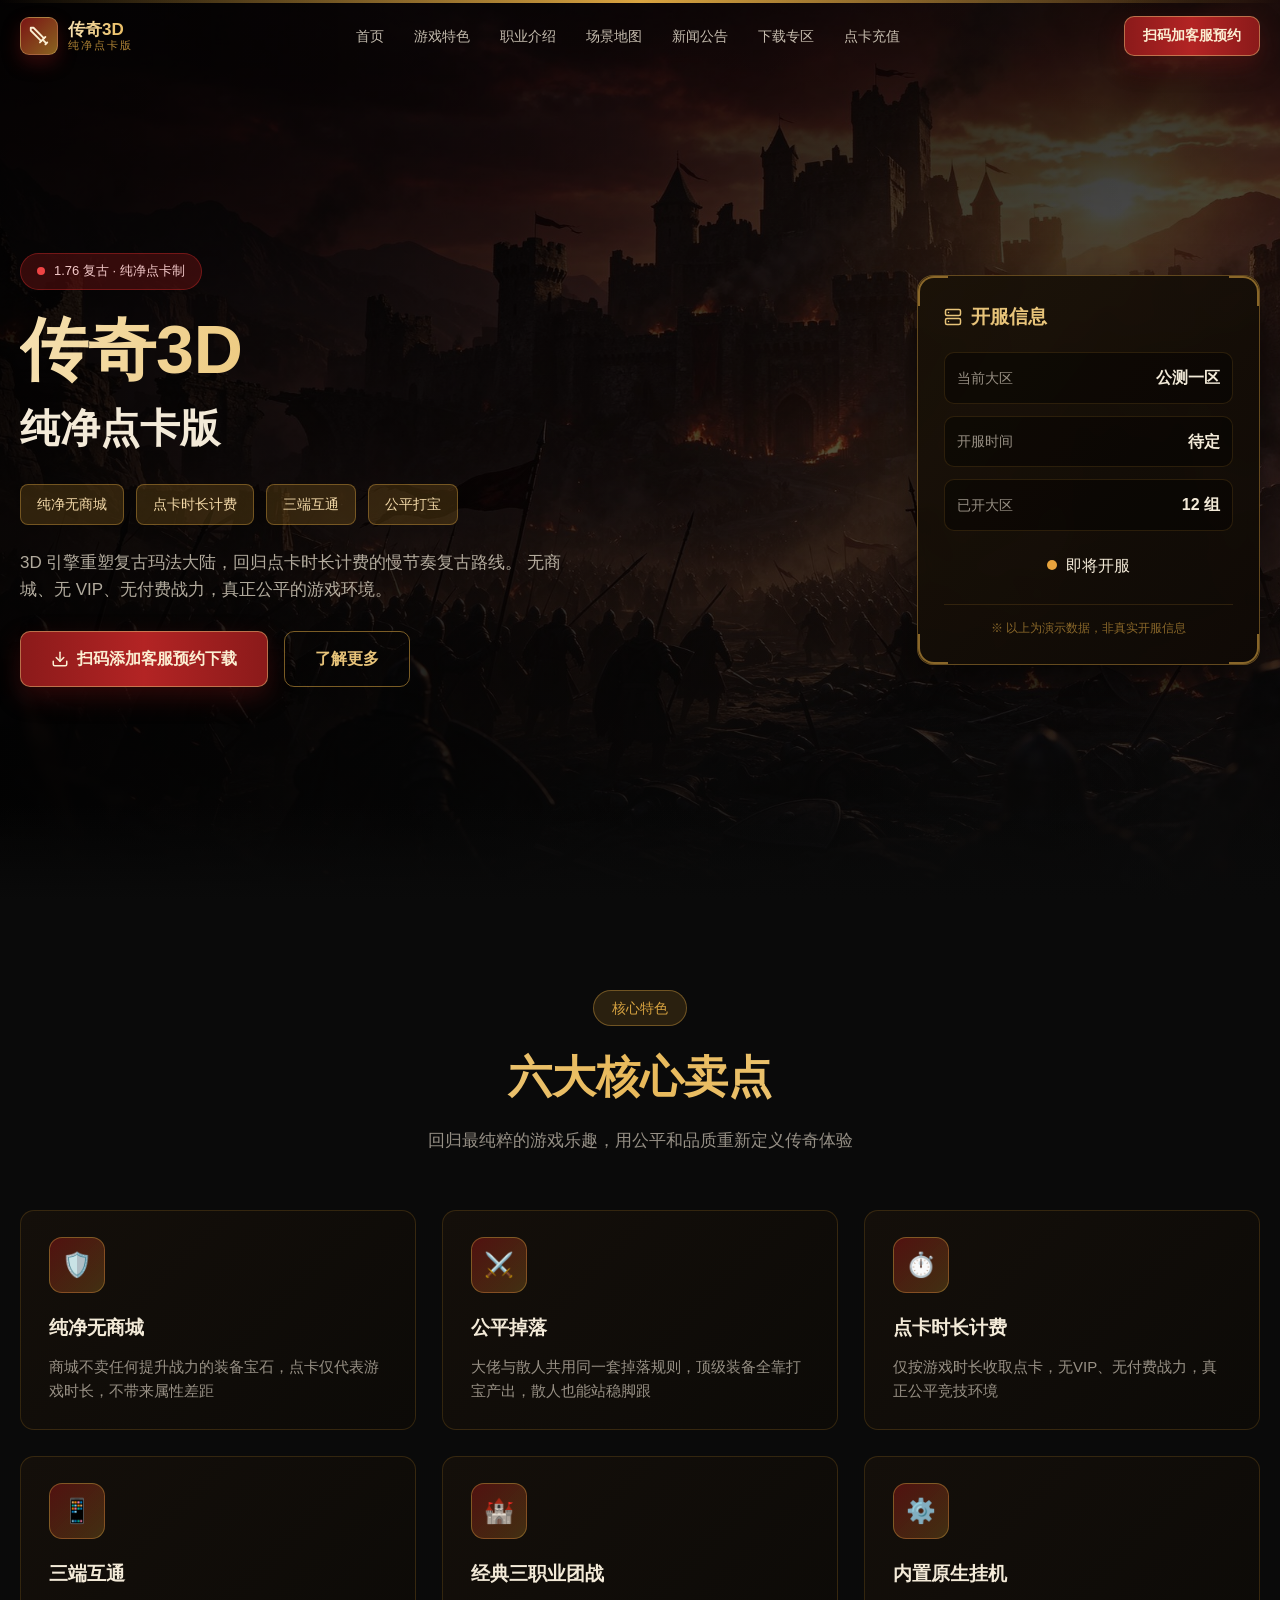
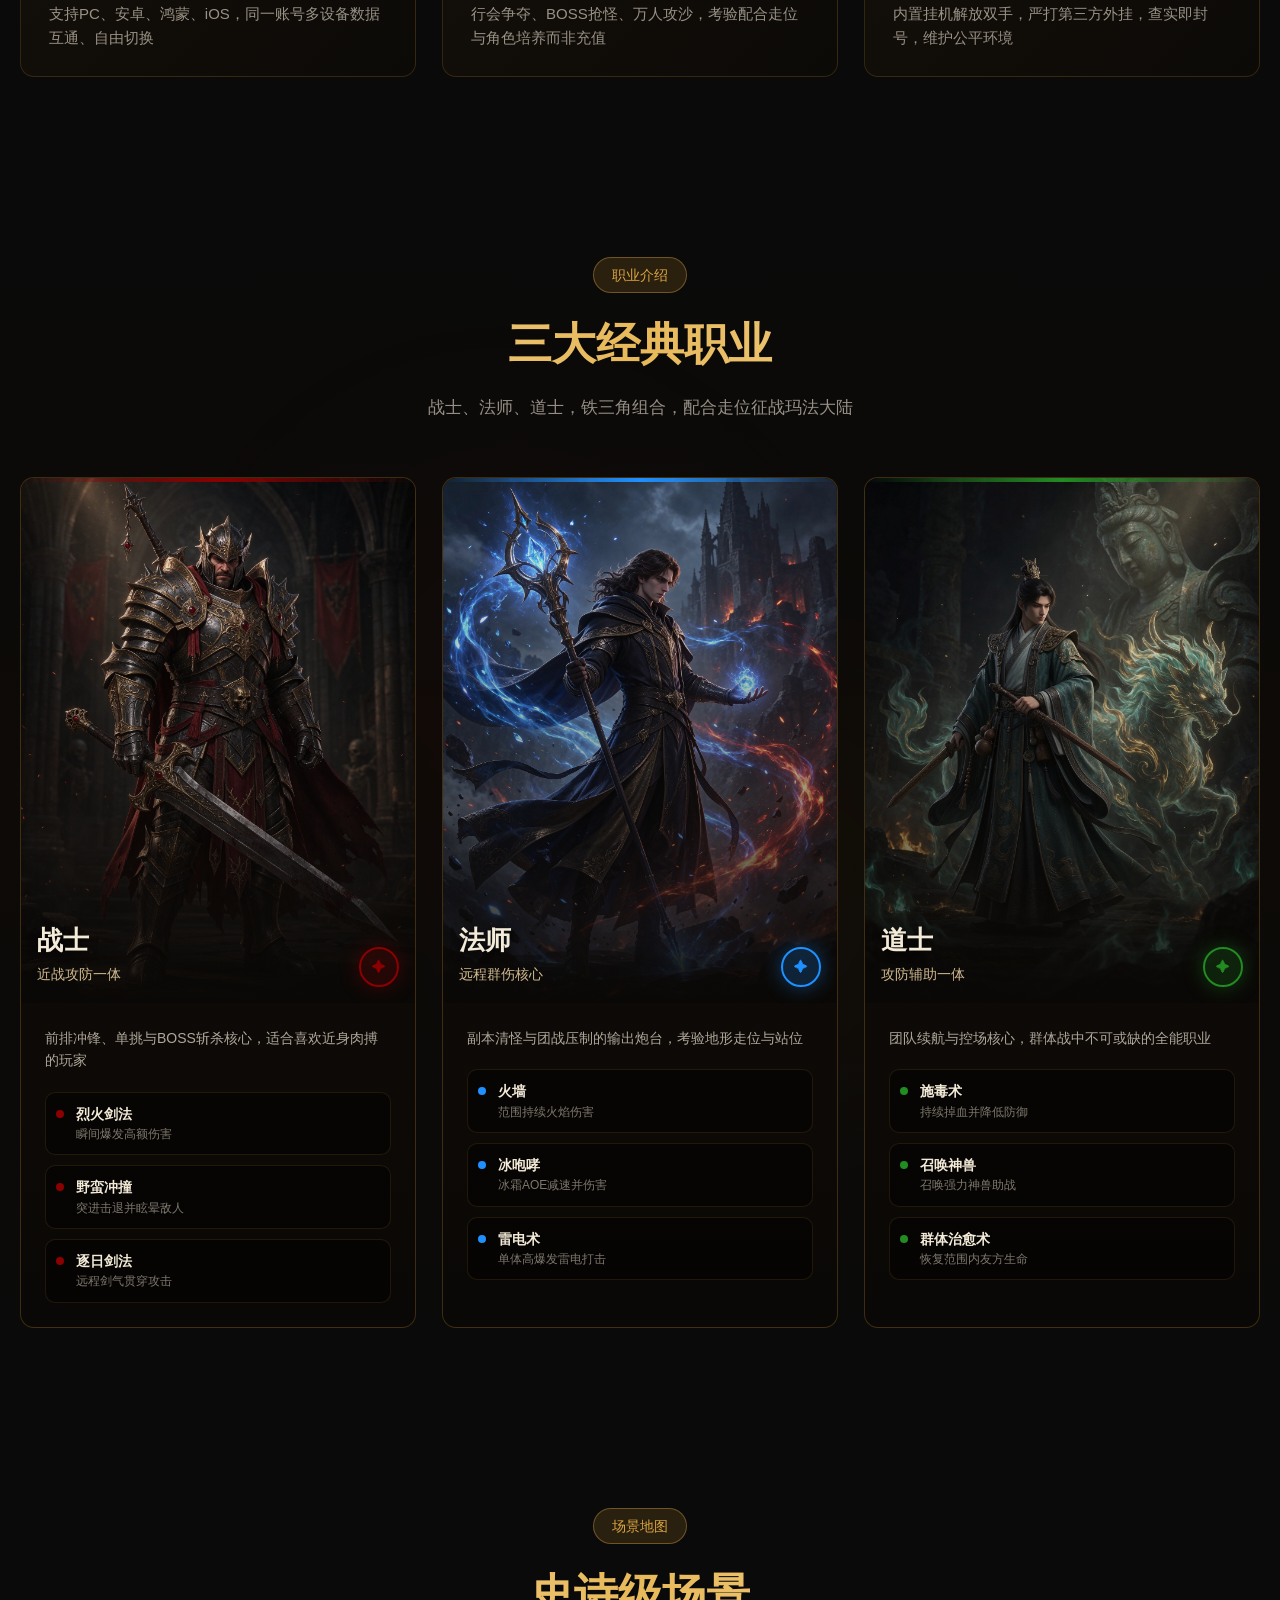
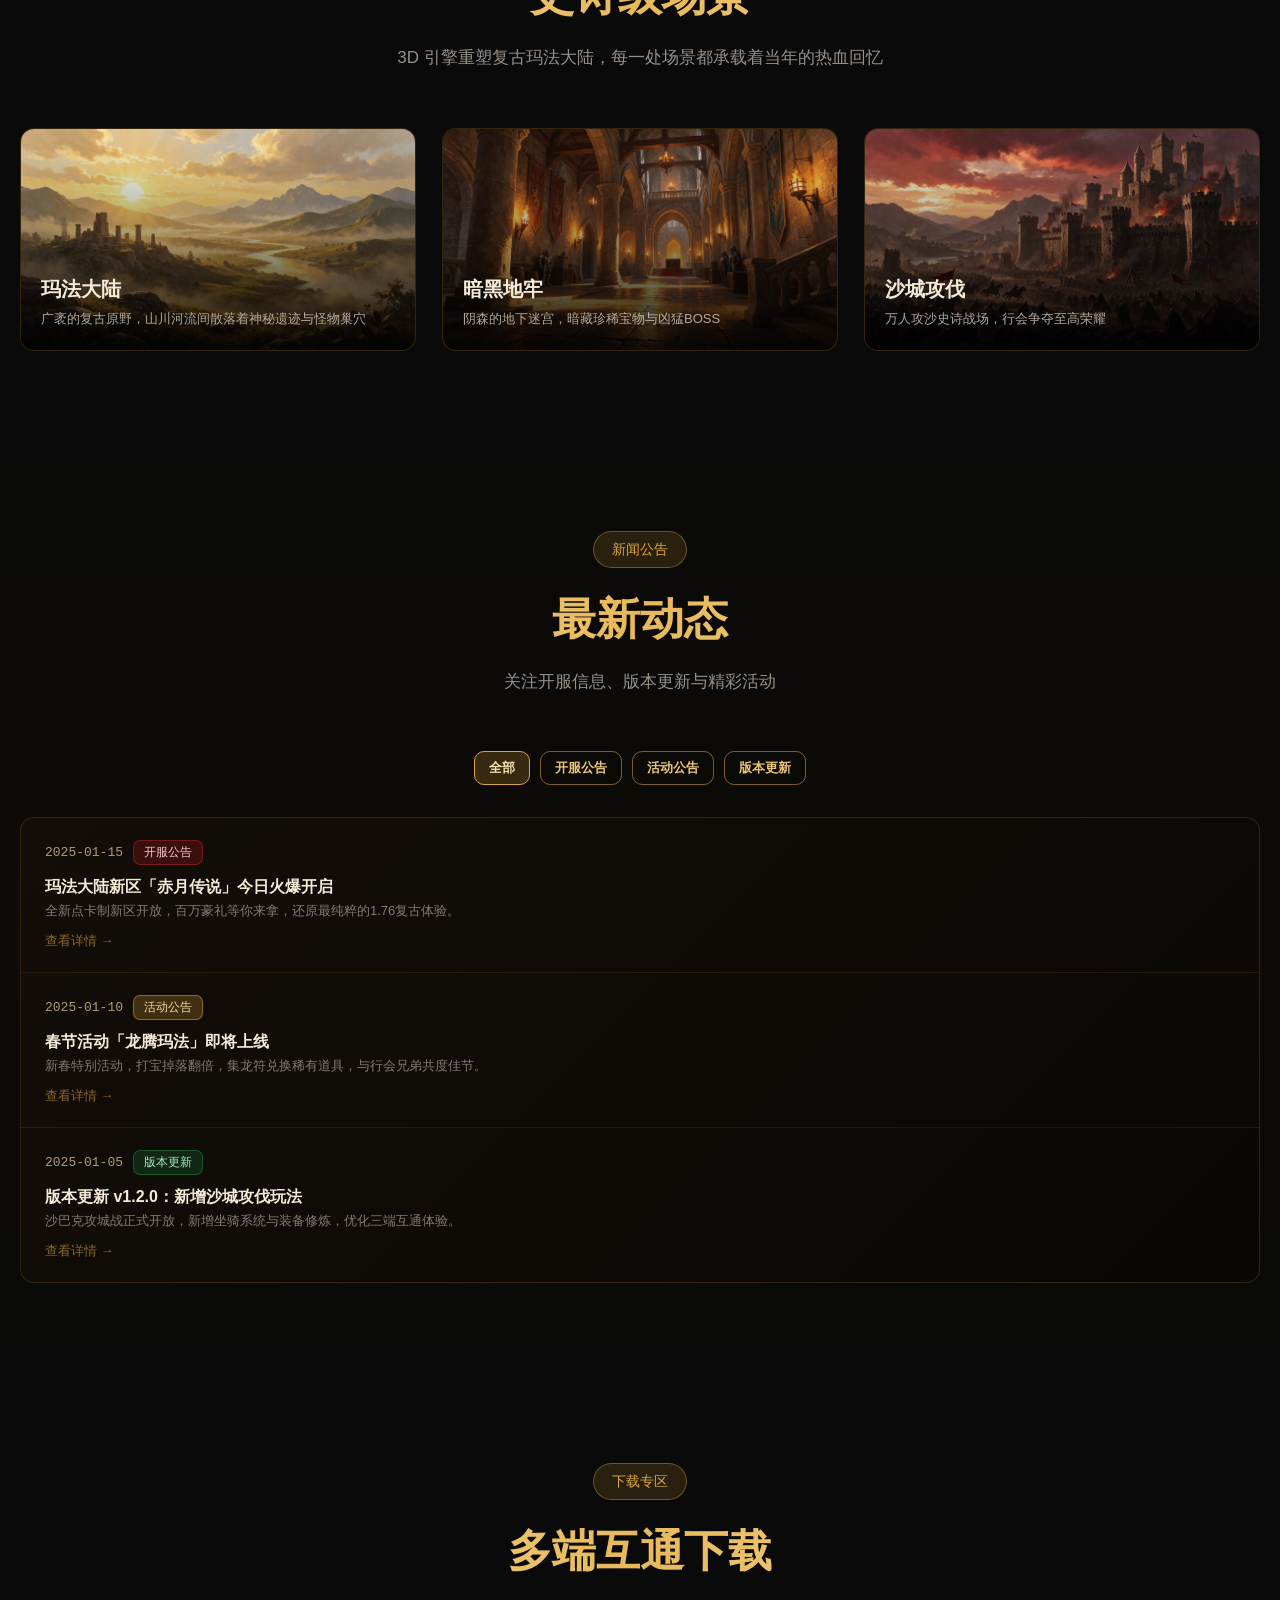
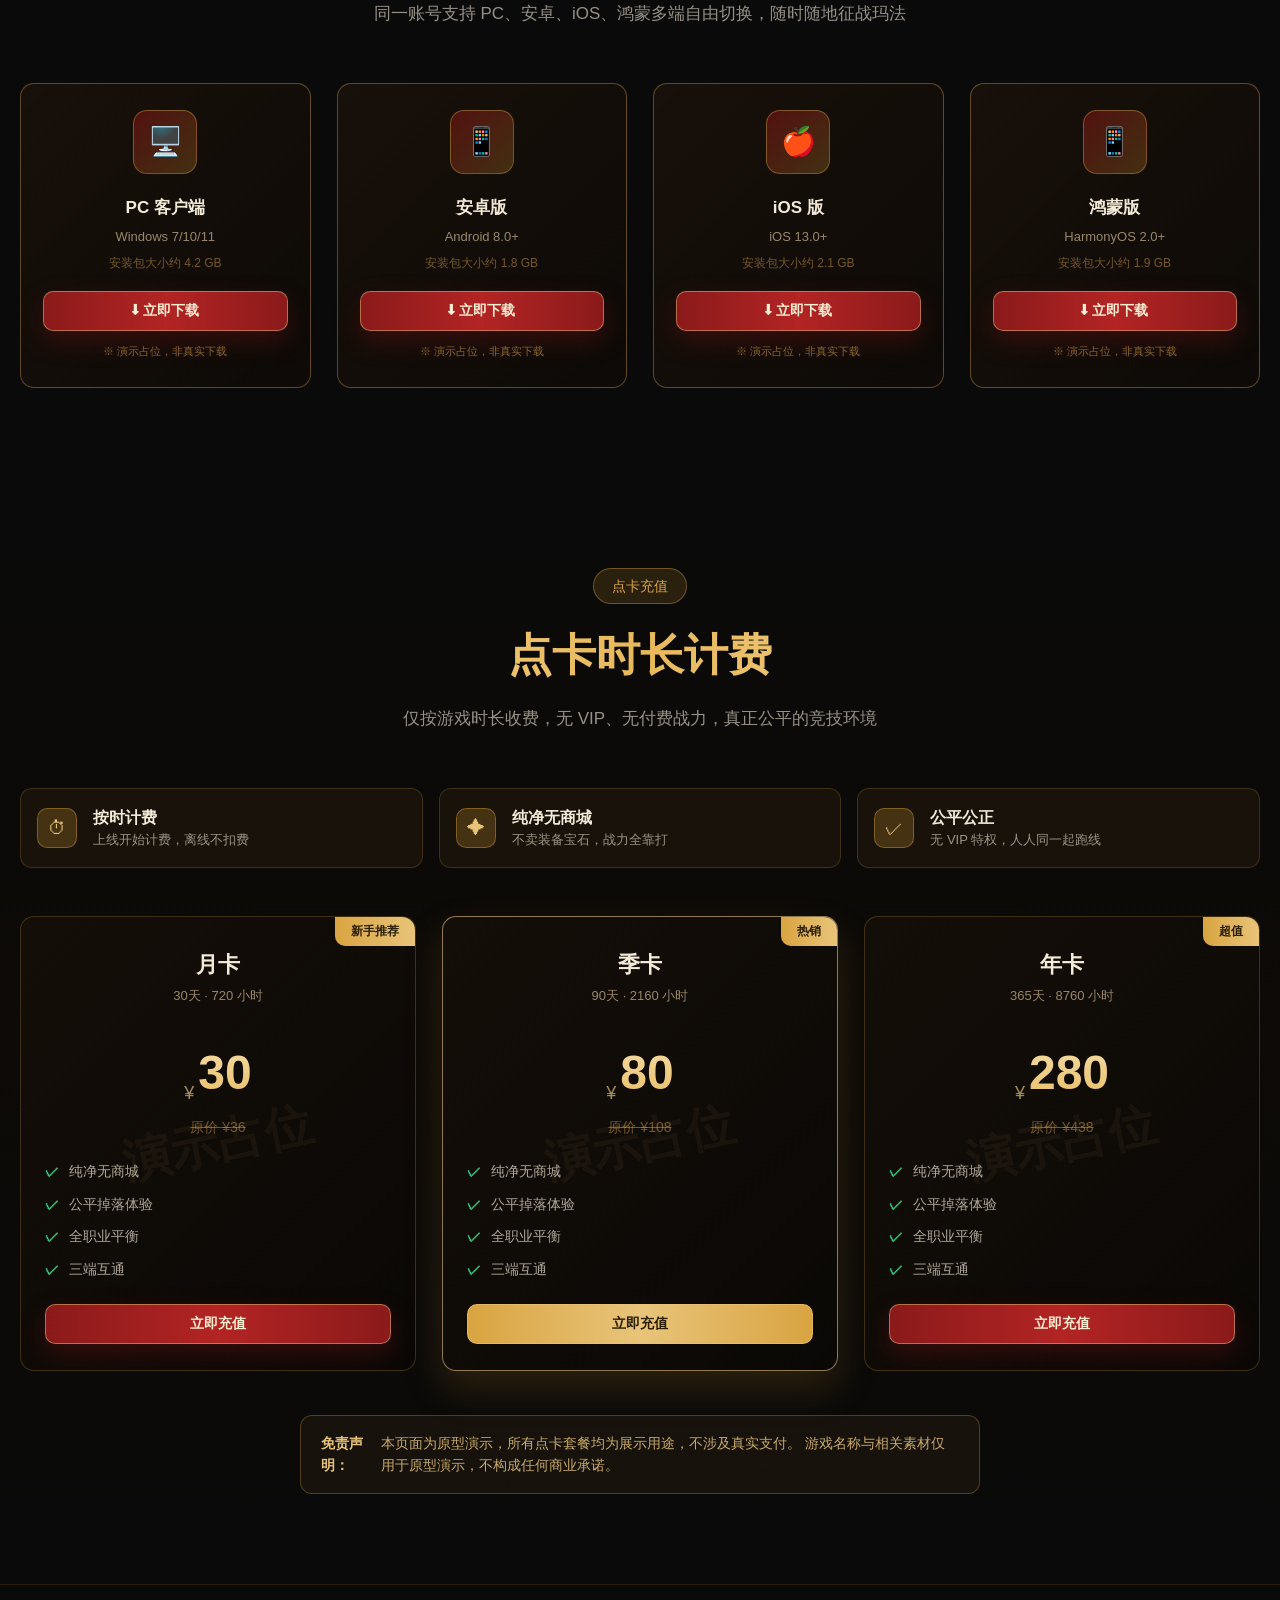
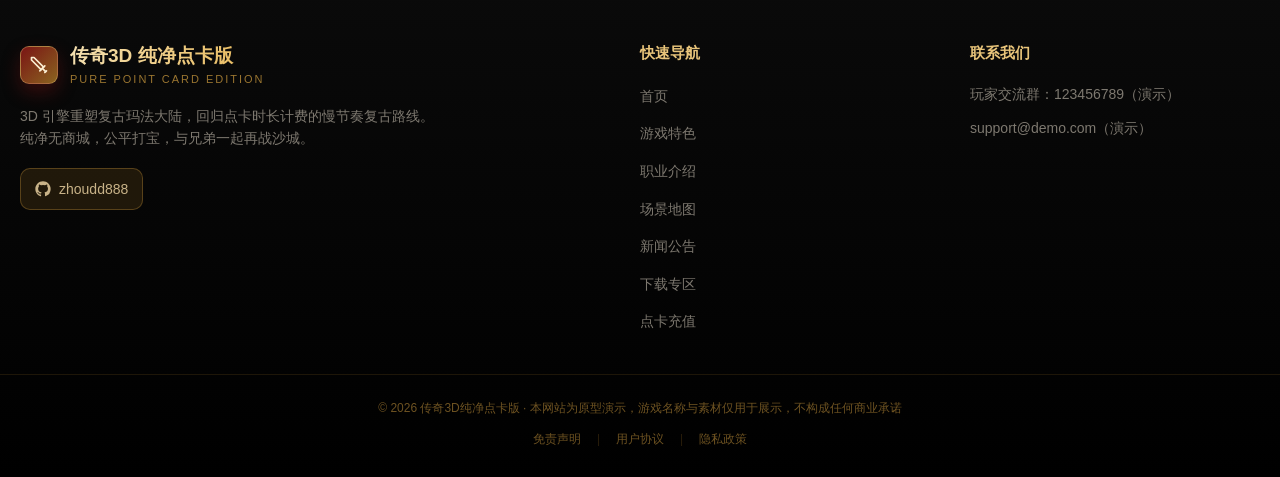
==== index.html @ 8530d99b "feat: ??????????????,?????????????" ====
<!doctype html>
<html lang="zh-CN">
  <head>
    <meta charset="UTF-8" />
    <meta name="viewport" content="width=device-width, initial-scale=1.0" />
    <title>传奇3D纯净点卡版官网 - 纯净无商城 · 点卡时长计费 · 三端互通 · 公平打宝</title>
    <meta name="description" content="《传奇3D纯净点卡版》：3D 引擎重塑复古玛法大陆，回归点卡时长计费，纯净无商城、无 VIP、无付费战力，战法道三职业，PC/安卓/iOS/鸿蒙三端互通，公平打宝。本页面为原型演示。" />
    <meta name="keywords" content="传奇3D,纯净点卡版,复古传奇,点卡计费,公平打宝,三端互通" />
    <!-- 百度站长验证：标签验证时在下一行填入 <meta name="baidu-site-verification" content="百度后台提供的验证码" />；文件验证则把百度下载的验证 .html 上传到站点根目录 -->
    <link rel="icon" href="data:image/svg+xml,%3Csvg xmlns='http://www.w3.org/2000/svg' viewBox='0 0 32 32'%3E%3Crect width='32' height='32' rx='6' fill='%237a1414'/%3E%3Cpath d='M16 6l3 3-8 8-3-3zM10 19l3 3-4 4-3-3zM19 13l3 3 4-4-3-3z' fill='%23e8c47a'/%3E%3C/svg%3E" />
    <link rel="stylesheet" href="./css/style.css" />
  </head>
  <body>
    <!-- 顶部导航 -->
    <header id="site-header" class="site-header">
      <div class="container header-inner">
        <a href="#hero" class="brand">
          <span class="brand-icon" aria-hidden="true">
            <svg viewBox="0 0 24 24" width="22" height="22" fill="none" stroke="currentColor" stroke-width="2" stroke-linecap="round" stroke-linejoin="round"><polyline points="14.5 17.5 3 6 3 3 6 3 17.5 14.5"/><line x1="13" x2="19" y1="19" y2="13"/><line x1="16" x2="20" y1="16" y2="20"/><line x1="19" x2="21" y1="21" y2="19"/></svg>
          </span>
          <span class="brand-text">
            <span class="brand-title">传奇3D</span>
            <span class="brand-sub">纯净点卡版</span>
          </span>
        </a>

        <nav class="nav" id="desktop-nav" aria-label="主导航">
          <a href="#hero">首页</a>
          <a href="#features">游戏特色</a>
          <a href="#classes">职业介绍</a>
          <a href="#scenes">场景地图</a>
          <a href="#news">新闻公告</a>
          <a href="#download">下载专区</a>
          <a href="#recharge">点卡充值</a>
        </nav>

        <div class="header-actions">
          <button class="btn btn-primary" data-open-wechat>扫码加客服预约</button>
          <button class="nav-toggle" id="nav-toggle" aria-label="菜单" aria-expanded="false">
            <svg id="icon-menu" viewBox="0 0 24 24" width="26" height="26" fill="none" stroke="currentColor" stroke-width="2" stroke-linecap="round"><line x1="4" x2="20" y1="6" y2="6"/><line x1="4" x2="20" y1="12" y2="12"/><line x1="4" x2="20" y1="18" y2="18"/></svg>
            <svg id="icon-close" viewBox="0 0 24 24" width="26" height="26" fill="none" stroke="currentColor" stroke-width="2" stroke-linecap="round" style="display:none"><line x1="18" x2="6" y1="6" y2="18"/><line x1="6" x2="18" y1="6" y2="18"/></svg>
          </button>
        </div>
      </div>

      <div class="mobile-nav" id="mobile-nav" hidden>
        <a href="#hero">首页</a>
        <a href="#features">游戏特色</a>
        <a href="#classes">职业介绍</a>
        <a href="#scenes">场景地图</a>
        <a href="#news">新闻公告</a>
        <a href="#download">下载专区</a>
        <a href="#recharge">点卡充值</a>
        <button class="btn btn-primary w-full" data-open-wechat>扫码加客服预约</button>
      </div>
    </header>

    <main>
      <!-- Hero 首屏 -->
      <section id="hero" class="hero">
        <div class="hero-bg">
          <img src="./images/hero.jpg" alt="传奇3D纯净点卡版 - 史诗战场" />
          <div class="hero-overlay hero-overlay-v"></div>
          <div class="hero-overlay hero-overlay-h"></div>
        </div>
        <div class="hero-top-line"></div>

        <div class="container hero-content">
          <div class="hero-grid">
            <div class="hero-left">
              <div class="badge">
                <span class="badge-dot"></span>
                <span>1.76 复古 · 纯净点卡制</span>
              </div>
              <h1 class="hero-title">
                <span class="gold-text">传奇3D</span>
                <span class="hero-subtitle">纯净点卡版</span>
              </h1>
              <div class="hero-tags">
                <span>纯净无商城</span>
                <span>点卡时长计费</span>
                <span>三端互通</span>
                <span>公平打宝</span>
              </div>
              <p class="hero-desc">
                3D 引擎重塑复古玛法大陆，回归点卡时长计费的慢节奏复古路线。
                无商城、无 VIP、无付费战力，真正公平的游戏环境。
              </p>
              <div class="hero-cta">
                <button class="btn btn-primary btn-lg" data-open-wechat>
                  <svg viewBox="0 0 24 24" width="18" height="18" fill="none" stroke="currentColor" stroke-width="2" stroke-linecap="round" stroke-linejoin="round"><path d="M21 15v4a2 2 0 0 1-2 2H5a2 2 0 0 1-2-2v-4"/><polyline points="7 10 12 15 17 10"/><line x1="12" x2="12" y1="15" y2="3"/></svg>
                  扫码添加客服预约下载
                </button>
                <button class="btn btn-outline btn-lg" data-scroll-to="features">了解更多</button>
              </div>
            </div>

            <aside class="server-card">
              <div class="corner corner-tl"></div>
              <div class="corner corner-tr"></div>
              <div class="corner corner-bl"></div>
              <div class="corner corner-br"></div>
              <h3 class="server-title">
                <svg viewBox="0 0 24 24" width="18" height="18" fill="none" stroke="currentColor" stroke-width="2" stroke-linecap="round" stroke-linejoin="round"><rect width="20" height="8" x="2" y="2" rx="2"/><rect width="20" height="8" x="2" y="14" rx="2"/><line x1="6" x2="6.01" y1="6" y2="6"/><line x1="6" x2="6.01" y1="18" y2="18"/></svg>
                开服信息
              </h3>
              <div class="server-row">
                <span>当前大区</span>
                <strong>公测一区</strong>
              </div>
              <div class="server-row">
                <span>开服时间</span>
                <strong>待定</strong>
              </div>
              <div class="server-row">
                <span>已开大区</span>
                <strong>12 组</strong>
              </div>
              <div class="server-status">
                <span class="status-dot status-upcoming"></span>
                <span>即将开服</span>
              </div>
              <div class="server-demo">※ 以上为演示数据，非真实开服信息</div>
            </aside>
          </div>
        </div>
        <div class="hero-fade"></div>
      </section>

      <!-- 游戏特色 -->
      <section id="features" class="section">
        <div class="container">
          <div class="section-head">
            <span class="section-tag">核心特色</span>
            <h2 class="section-title gold-text">六大核心卖点</h2>
            <p class="section-desc">回归最纯粹的游戏乐趣，用公平和品质重新定义传奇体验</p>
          </div>
          <div class="grid grid-3" id="features-grid"></div>
        </div>
      </section>

      <!-- 职业介绍 -->
      <section id="classes" class="section section-alt">
        <div class="section-glow" aria-hidden="true"></div>
        <div class="container">
          <div class="section-head">
            <span class="section-tag">职业介绍</span>
            <h2 class="section-title gold-text">三大经典职业</h2>
            <p class="section-desc">战士、法师、道士，铁三角组合，配合走位征战玛法大陆</p>
          </div>
          <div class="grid grid-3" id="classes-grid"></div>
        </div>
      </section>

      <!-- 场景地图 -->
      <section id="scenes" class="section">
        <div class="container">
          <div class="section-head">
            <span class="section-tag">场景地图</span>
            <h2 class="section-title gold-text">史诗级场景</h2>
            <p class="section-desc">3D 引擎重塑复古玛法大陆，每一处场景都承载着当年的热血回忆</p>
          </div>
          <div class="grid grid-3" id="scenes-grid"></div>
        </div>
      </section>

      <!-- 新闻公告 -->
      <section id="news" class="section section-alt">
        <div class="container">
          <div class="section-head">
            <span class="section-tag">新闻公告</span>
            <h2 class="section-title gold-text">最新动态</h2>
            <p class="section-desc">关注开服信息、版本更新与精彩活动</p>
          </div>
          <div class="filter-bar" id="news-filters">
            <button class="btn btn-outline btn-sm filter-btn active" data-filter="all">全部</button>
            <button class="btn btn-outline btn-sm filter-btn" data-filter="server">开服公告</button>
            <button class="btn btn-outline btn-sm filter-btn" data-filter="event">活动公告</button>
            <button class="btn btn-outline btn-sm filter-btn" data-filter="update">版本更新</button>
          </div>
          <div class="news-list" id="news-list"></div>
        </div>
      </section>

      <!-- 下载专区 -->
      <section id="download" class="section">
        <div class="container">
          <div class="section-head">
            <span class="section-tag">下载专区</span>
            <h2 class="section-title gold-text">多端互通下载</h2>
            <p class="section-desc">同一账号支持 PC、安卓、iOS、鸿蒙多端自由切换，随时随地征战玛法</p>
          </div>
          <div class="grid grid-4" id="download-grid"></div>
        </div>
      </section>

      <!-- 点卡充值 -->
      <section id="recharge" class="section section-alt">
        <div class="container">
          <div class="section-head">
            <span class="section-tag">点卡充值</span>
            <h2 class="section-title gold-text">点卡时长计费</h2>
            <p class="section-desc">仅按游戏时长收费，无 VIP、无付费战力，真正公平的竞技环境</p>
          </div>

          <div class="recharge-guarantees">
            <div class="guarantee">
              <span class="guarantee-icon">⏱</span>
              <div><h4>按时计费</h4><p>上线开始计费，离线不扣费</p></div>
            </div>
            <div class="guarantee">
              <span class="guarantee-icon">✦</span>
              <div><h4>纯净无商城</h4><p>不卖装备宝石，战力全靠打</p></div>
            </div>
            <div class="guarantee">
              <span class="guarantee-icon">✓</span>
              <div><h4>公平公正</h4><p>无 VIP 特权，人人同一起跑线</p></div>
            </div>
          </div>

          <div class="grid grid-3 recharge-grid" id="recharge-grid"></div>

          <div class="recharge-notice">
            <strong>免责声明：</strong>
            本页面为原型演示，所有点卡套餐均为展示用途，不涉及真实支付。
            游戏名称与相关素材仅用于原型演示，不构成任何商业承诺。
          </div>
        </div>
      </section>
    </main>

    <!-- 页脚 -->
    <footer class="site-footer">
      <div class="container footer-grid">
        <div class="footer-brand">
          <div class="footer-logo">
            <span class="brand-icon">
              <svg viewBox="0 0 24 24" width="20" height="20" fill="none" stroke="currentColor" stroke-width="2" stroke-linecap="round" stroke-linejoin="round"><polyline points="14.5 17.5 3 6 3 3 6 3 17.5 14.5"/><line x1="13" x2="19" y1="19" y2="13"/><line x1="16" x2="20" y1="16" y2="20"/><line x1="19" x2="21" y1="21" y2="19"/></svg>
            </span>
            <div>
              <div class="footer-title">传奇3D 纯净点卡版</div>
              <div class="footer-sub">PURE POINT CARD EDITION</div>
            </div>
          </div>
          <p class="footer-desc">
            3D 引擎重塑复古玛法大陆，回归点卡时长计费的慢节奏复古路线。
            纯净无商城，公平打宝，与兄弟一起再战沙城。
          </p>
          <a class="github-link" href="https://github.com/zhoudd888" target="_blank" rel="noreferrer">
            <svg viewBox="0 0 24 24" width="16" height="16" fill="currentColor"><path d="M12 .5C5.65.5.5 5.65.5 12c0 5.08 3.29 9.39 7.86 10.91.58.11.79-.25.79-.55v-2.15c-3.2.7-3.87-1.36-3.87-1.36-.52-1.33-1.28-1.69-1.28-1.69-1.05-.72.08-.71.08-.71 1.16.08 1.77 1.19 1.77 1.19 1.03 1.76 2.7 1.25 3.36.96.1-.75.4-1.25.73-1.54-2.55-.29-5.23-1.28-5.23-5.68 0-1.26.45-2.28 1.19-3.09-.12-.29-.52-1.46.11-3.05 0 0 .97-.31 3.18 1.18a11.1 11.1 0 0 1 5.8 0c2.2-1.49 3.17-1.18 3.17-1.18.63 1.59.23 2.76.11 3.05.74.81 1.19 1.83 1.19 3.09 0 4.41-2.69 5.38-5.25 5.67.41.35.77 1.05.77 2.12v3.14c0 .3.21.67.8.55A11.51 11.51 0 0 0 23.5 12C23.5 5.65 18.35.5 12 .5z"/></svg>
            <span>zhoudd888</span>
          </a>
        </div>

        <div class="footer-col">
          <h4>快速导航</h4>
          <ul id="footer-links"></ul>
        </div>

        <div class="footer-col">
          <h4>联系我们</h4>
          <ul class="footer-contact">
            <li>玩家交流群：123456789（演示）</li>
            <li>support@demo.com（演示）</li>
          </ul>
        </div>
      </div>

      <div class="container footer-bottom">
        <p>© <span id="year">2025</span> 传奇3D纯净点卡版 · 本网站为原型演示，游戏名称与素材仅用于展示，不构成任何商业承诺</p>
        <div class="footer-legal">
          <span>免责声明</span><i>|</i><span>用户协议</span><i>|</i><span>隐私政策</span>
        </div>
      </div>
    </footer>

    <!-- 场景大图预览 -->
    <div class="lightbox" id="lightbox" hidden>
      <div class="lightbox-backdrop" data-close-lightbox></div>
      <div class="lightbox-panel">
        <button class="lightbox-close" data-close-lightbox aria-label="关闭">×</button>
        <img id="lightbox-img" src="" alt="" />
        <div class="lightbox-caption">
          <h3 id="lightbox-title"></h3>
          <p id="lightbox-desc"></p>
        </div>
      </div>
    </div>

    <!-- 专属客服微信预约弹窗 -->
    <div class="dialog" id="wechat-dialog" hidden>
      <div class="dialog-backdrop" data-close-wechat></div>
      <div class="dialog-panel" role="dialog" aria-modal="true">
        <button class="dialog-close" data-close-wechat aria-label="关闭">×</button>
        <h3>添加专属客服微信</h3>
        <div class="wechat-qr-wrap">
          <img src="./images/wechat-qr.png" alt="专属客服微信二维码" />
        </div>
        <p class="wechat-qr-tip">扫码添加专属客服，预约游戏下载，获取开服公告与版本资讯</p>
      </div>
    </div>
    <!-- 公告详情弹窗 -->
    <div class="dialog" id="news-dialog" hidden>
      <div class="dialog-backdrop" data-close-dialog></div>
      <div class="dialog-panel" role="dialog" aria-modal="true">
        <button class="dialog-close" data-close-dialog aria-label="关闭">×</button>
        <h3 id="dialog-title"></h3>
        <div class="dialog-meta">
          <span id="dialog-category" class="category-tag"></span>
          <span id="dialog-date"></span>
        </div>
        <div class="dialog-body" id="dialog-content"></div>
        <div class="dialog-demo">以上为演示公告内容，非真实信息</div>
      </div>
    </div>

    <!-- Toast 提示 -->
    <div class="toast" id="toast" role="status" aria-live="polite"></div>

    <script src="./js/main.js"></script>
  </body>
</html>
---- css/style.css ----
/* ============ 基础与变量 ============ */
:root {
  --bg: #0a0a0a;
  --bg-soft: #0d0a07;
  --card: #120d08;
  --card-2: #140f0a;
  --text: #f3ead8;
  --text-soft: rgba(243, 234, 216, 0.62);
  --text-dim: rgba(243, 234, 216, 0.42);
  --gold: #e8c47a;
  --gold-soft: #d9a441;
  --gold-deep: #8a6420;
  --red: #8b1a1a;
  --red-bright: #b32424;
  --border: rgba(217, 164, 65, 0.28);
  --border-soft: rgba(217, 164, 65, 0.16);
  --shadow: 0 18px 40px rgba(0, 0, 0, 0.55);
  --radius: 14px;
}

* { box-sizing: border-box; margin: 0; padding: 0; }

html { scroll-behavior: smooth; }

body {
  background: var(--bg);
  color: var(--text);
  font-family: "Noto Sans SC", "PingFang SC", "Microsoft YaHei", -apple-system, BlinkMacSystemFont, "Segoe UI", sans-serif;
  line-height: 1.6;
  -webkit-font-smoothing: antialiased;
}

img { max-width: 100%; display: block; }
a { color: inherit; text-decoration: none; }
ul { list-style: none; }
button { font-family: inherit; cursor: pointer; }

.container { max-width: 1280px; margin: 0 auto; padding: 0 20px; }

.gold-text {
  background: linear-gradient(90deg, #f5e0b0, #e8b95a, #f5e0b0);
  -webkit-background-clip: text;
  background-clip: text;
  color: transparent;
}

/* ============ 按钮 ============ */
.btn {
  display: inline-flex; align-items: center; justify-content: center; gap: 8px;
  border-radius: 10px; font-weight: 700; border: 1px solid transparent;
  padding: 10px 18px; font-size: 14px; transition: all 0.25s ease; white-space: nowrap;
}
.btn-lg { padding: 14px 30px; font-size: 16px; height: 56px; }
.btn-sm { padding: 7px 14px; font-size: 13px; }
.btn.w-full { width: 100%; }

.btn-primary {
  background: linear-gradient(90deg, var(--red), var(--red-bright), var(--red));
  color: #fbeed2; border-color: rgba(232, 196, 122, 0.5);
  box-shadow: 0 10px 24px rgba(122, 20, 20, 0.35);
}
.btn-primary:hover { background: linear-gradient(90deg, #a02222, #c93030, #a02222); transform: translateY(-1px); }

.btn-outline {
  background: transparent; color: var(--gold);
  border: 1.5px solid rgba(217, 164, 65, 0.55);
}
.btn-outline:hover { background: rgba(138, 100, 32, 0.25); border-color: var(--gold); }
.btn-outline.active { background: rgba(138, 100, 32, 0.35); color: #f5e0b0; border-color: var(--gold-soft); }

/* ============ 顶部导航 ============ */
.site-header {
  position: fixed; top: 0; left: 0; right: 0; z-index: 50;
  transition: background 0.3s ease, border-color 0.3s ease, box-shadow 0.3s ease;
  border-bottom: 1px solid transparent;
}
.site-header.scrolled {
  background: rgba(10, 10, 10, 0.92);
  backdrop-filter: blur(10px);
  border-bottom-color: rgba(217, 164, 65, 0.25);
  box-shadow: 0 8px 24px rgba(0, 0, 0, 0.5);
}
.header-inner { display: flex; align-items: center; justify-content: space-between; height: 72px; gap: 16px; }

.brand { display: flex; align-items: center; gap: 10px; }
.brand-icon {
  width: 38px; height: 38px; border-radius: 9px; display: flex; align-items: center; justify-content: center;
  background: linear-gradient(135deg, #7a1414, #8a6420);
  border: 1px solid rgba(232, 196, 122, 0.4); color: #fbeed2;
  box-shadow: 0 8px 18px rgba(122, 20, 20, 0.4);
}
.brand-text { display: flex; flex-direction: column; line-height: 1.15; }
.brand-title { font-weight: 800; font-size: 17px; background: linear-gradient(90deg, #f5e0b0, #e8b95a); -webkit-background-clip: text; background-clip: text; color: transparent; }
.brand-sub { font-size: 11px; color: rgba(217, 164, 65, 0.8); letter-spacing: 0.18em; }

.nav { display: flex; align-items: center; gap: 4px; }
.nav a {
  padding: 8px 13px; font-size: 14px; font-weight: 500; border-radius: 8px;
  color: rgba(243, 234, 216, 0.8); transition: all 0.2s ease;
}
.nav a:hover { color: #f5e0b0; background: rgba(138, 100, 32, 0.15); }

.header-actions { display: flex; align-items: center; gap: 10px; }
.nav-toggle { display: none; background: transparent; border: none; color: var(--gold-soft); }

.mobile-nav {
  display: none; flex-direction: column; gap: 4px; padding: 12px 20px 18px;
  background: rgba(15, 12, 10, 0.98); border-top: 1px solid rgba(138, 100, 32, 0.3);
}
.mobile-nav a { padding: 12px 16px; border-radius: 10px; color: rgba(243, 234, 216, 0.85); }
.mobile-nav a:hover { background: rgba(138, 100, 32, 0.15); }
.mobile-nav.open { display: flex; }

/* ============ Hero ============ */
.hero { position: relative; min-height: 100vh; display: flex; align-items: center; overflow: hidden; }
.hero-bg { position: absolute; inset: 0; z-index: 0; }
.hero-bg img { width: 100%; height: 100%; object-fit: cover; }
.hero-overlay { position: absolute; inset: 0; }
.hero-overlay-v { background: linear-gradient(to bottom, rgba(0,0,0,0.8), rgba(0,0,0,0.6) 50%, rgba(10,10,10,0.92)); }
.hero-overlay-h { background: linear-gradient(to right, rgba(0,0,0,0.72), rgba(0,0,0,0.3), transparent); }
.hero-top-line { position: absolute; top: 0; left: 0; right: 0; height: 3px; z-index: 1; background: linear-gradient(90deg, transparent, var(--gold-soft), transparent); }

.hero-content { position: relative; z-index: 1; width: 100%; padding-top: 110px; padding-bottom: 70px; }
.hero-grid { display: grid; grid-template-columns: 5fr 2fr; gap: 40px; align-items: center; }

.badge {
  display: inline-flex; align-items: center; gap: 9px; padding: 7px 16px; border-radius: 999px;
  background: rgba(122, 20, 20, 0.4); border: 1px solid rgba(179, 36, 36, 0.5);
  font-size: 13px; color: #f3c9c9; margin-bottom: 22px;
}
.badge-dot { width: 8px; height: 8px; border-radius: 50%; background: #ef4444; animation: pulse 1.6s infinite; }
@keyframes pulse { 0%,100% { opacity: 1; } 50% { opacity: 0.35; } }

.hero-title .gold-text { display: block; font-size: clamp(40px, 6vw, 68px); font-weight: 900; line-height: 1.1; }
.hero-subtitle { display: block; margin-top: 10px; font-size: clamp(26px, 3.6vw, 40px); font-weight: 700; color: #f3ead8; }

.hero-tags { display: flex; flex-wrap: wrap; gap: 12px; margin: 24px 0; }
.hero-tags span {
  padding: 8px 16px; border-radius: 8px; background: rgba(138, 100, 32, 0.3);
  border: 1px solid rgba(217, 164, 65, 0.4); color: #f3d9a8; font-size: 14px; font-weight: 500;
}
.hero-desc { max-width: 560px; color: rgba(243, 234, 216, 0.72); font-size: 17px; }
.hero-cta { display: flex; flex-wrap: wrap; gap: 16px; margin-top: 28px; }

.server-card {
  position: relative; background: linear-gradient(135deg, rgba(26, 18, 8, 0.95), rgba(15, 10, 6, 0.95));
  border: 1px solid rgba(217, 164, 65, 0.4); border-radius: 16px; padding: 26px;
  backdrop-filter: blur(8px); box-shadow: var(--shadow);
}
.corner { position: absolute; width: 30px; height: 30px; border-color: rgba(217, 164, 65, 0.6); border-style: solid; }
.corner-tl { top: 0; left: 0; border-width: 2px 0 0 2px; border-radius: 16px 0 0 0; }
.corner-tr { top: 0; right: 0; border-width: 2px 2px 0 0; border-radius: 0 16px 0 0; }
.corner-bl { bottom: 0; left: 0; border-width: 0 0 2px 2px; border-radius: 0 0 0 16px; }
.corner-br { bottom: 0; right: 0; border-width: 0 2px 2px 0; border-radius: 0 0 16px 0; }

.server-title { display: flex; align-items: center; gap: 9px; font-size: 19px; color: var(--gold); margin-bottom: 20px; }
.server-row {
  display: flex; align-items: center; justify-content: space-between; padding: 12px;
  border-radius: 10px; background: rgba(0, 0, 0, 0.4); border: 1px solid rgba(138, 100, 32, 0.25); margin-bottom: 12px;
}
.server-row span { font-size: 14px; color: rgba(243, 234, 216, 0.6); }
.server-row strong { color: #f3ead8; }
.server-status { display: flex; align-items: center; justify-content: center; gap: 9px; padding: 10px 0; }
.status-dot { width: 10px; height: 10px; border-radius: 50%; }
.status-upcoming { background: #e8a33d; animation: pulse 1.6s infinite; }
.server-demo { margin-top: 16px; padding-top: 14px; border-top: 1px solid rgba(138, 100, 32, 0.25); text-align: center; font-size: 12px; color: rgba(217, 164, 65, 0.6); }
.hero-fade { position: absolute; bottom: 0; left: 0; right: 0; height: 96px; background: linear-gradient(to top, var(--bg), transparent); z-index: 1; }

/* ============ 通用板块 ============ */
.section { padding: 90px 0; }
.section-alt { background: linear-gradient(to bottom, var(--bg), var(--bg-soft), var(--bg)); }
.section-head { text-align: center; margin-bottom: 56px; }
.section-tag {
  display: inline-block; padding: 6px 18px; border-radius: 999px; font-size: 14px; font-weight: 500;
  color: var(--gold-soft); background: rgba(138, 100, 32, 0.25); border: 1px solid rgba(217, 164, 65, 0.4); margin-bottom: 16px;
}
.section-title { font-size: clamp(28px, 4vw, 44px); font-weight: 900; margin-bottom: 14px; }
.section-desc { color: rgba(243, 234, 216, 0.6); font-size: 17px; max-width: 640px; margin: 0 auto; }

.grid { display: grid; gap: 26px; }
.grid-3 { grid-template-columns: repeat(3, 1fr); }
.grid-4 { grid-template-columns: repeat(4, 1fr); }

/* ============ 特色卡片 ============ */
.feature-card {
  position: relative; height: 100%; background: linear-gradient(135deg, var(--card-2), #0c0a07);
  border: 1px solid rgba(138, 100, 32, 0.3); border-radius: var(--radius); padding: 26px 28px;
  overflow: hidden; transition: all 0.3s ease;
}
.feature-card:hover { border-color: rgba(232, 196, 122, 0.6); transform: translateY(-6px); box-shadow: 0 18px 36px rgba(0,0,0,0.4); }
.feature-icon {
  width: 56px; height: 56px; border-radius: 13px; display: flex; align-items: center; justify-content: center;
  background: linear-gradient(135deg, rgba(122, 20, 20, 0.6), rgba(138, 100, 32, 0.4));
  border: 1px solid rgba(217, 164, 65, 0.4); color: var(--gold); font-size: 24px; margin-bottom: 20px;
}
.feature-card h3 { font-size: 19px; color: #f3ead8; margin-bottom: 12px; }
.feature-card p { color: rgba(243, 234, 216, 0.6); font-size: 15px; }

/* ============ 职业卡片 ============ */
#classes { position: relative; overflow: hidden; }
.section-glow { position: absolute; inset: 0; opacity: 0.2; pointer-events: none; }
.section-glow::before, .section-glow::after {
  content: ""; position: absolute; width: 380px; height: 380px; border-radius: 50%; filter: blur(120px);
}
.section-glow::before { top: 25%; left: 25%; background: rgba(122, 20, 20, 0.3); }
.section-glow::after { bottom: 25%; right: 25%; background: rgba(138, 100, 32, 0.3); }

.class-card {
  position: relative; height: 100%; background: linear-gradient(to bottom, #120c07, #0a0806);
  border: 1px solid rgba(138, 100, 32, 0.4); border-radius: var(--radius); overflow: hidden;
  transition: all 0.4s ease;
}
.class-card:hover { border-color: rgba(232, 196, 122, 0.6); transform: translateY(-8px); }
.class-media { position: relative; aspect-ratio: 3/4; overflow: hidden; }
.class-media img { width: 100%; height: 100%; object-fit: cover; transition: transform 0.7s ease; }
.class-card:hover .class-media img { transform: scale(1.08); }
.class-media::after { content: ""; position: absolute; inset: 0; background: linear-gradient(to top, #0a0806, rgba(10,8,6,0.4) 40%, transparent); }
.class-media-top { position: absolute; top: 0; left: 0; right: 0; height: 4px; }
.class-media-info { position: absolute; bottom: 16px; left: 16px; right: 16px; z-index: 1; display: flex; align-items: flex-end; justify-content: space-between; }
.class-media-info h3 { font-size: 26px; font-weight: 900; color: #f3ead8; text-shadow: 0 2px 10px rgba(0,0,0,0.8); }
.class-media-info span { font-size: 14px; color: rgba(243, 217, 168, 0.85); }
.class-orb {
  width: 40px; height: 40px; border-radius: 50%; display: flex; align-items: center; justify-content: center;
  border: 2px solid; flex-shrink: 0;
}
.class-body { padding: 24px; }
.class-body > p { font-size: 14px; color: rgba(243, 234, 216, 0.7); margin-bottom: 20px; }
.skill-list { display: flex; flex-direction: column; gap: 10px; }
.skill-item { display: flex; gap: 12px; padding: 10px; border-radius: 10px; background: rgba(0,0,0,0.4); border: 1px solid rgba(138, 100, 32, 0.2); }
.skill-dot { width: 8px; height: 8px; border-radius: 50%; margin-top: 7px; flex-shrink: 0; }
.skill-name { font-size: 14px; font-weight: 600; color: #f3ead8; }
.skill-desc { font-size: 12px; color: rgba(243, 234, 216, 0.5); }

/* ============ 场景卡片 ============ */
.scene-card {
  position: relative; overflow: hidden; border-radius: var(--radius); cursor: pointer;
  border: 1px solid rgba(138, 100, 32, 0.3); background: #0d0a07; transition: all 0.3s ease;
}
.scene-card:hover { border-color: rgba(232, 196, 122, 0.55); }
.scene-media { position: relative; aspect-ratio: 16/9; overflow: hidden; }
.scene-media img { width: 100%; height: 100%; object-fit: cover; transition: transform 0.7s ease; }
.scene-card:hover .scene-media img { transform: scale(1.1); }
.scene-media::after { content: ""; position: absolute; inset: 0; background: linear-gradient(to top, rgba(0,0,0,0.9), rgba(0,0,0,0.3) 55%, transparent); }
.scene-hover {
  position: absolute; inset: 0; display: flex; align-items: center; justify-content: center;
  opacity: 0; transition: opacity 0.3s ease;
}
.scene-hover span {
  width: 48px; height: 48px; border-radius: 50%; background: rgba(217, 164, 65, 0.8);
  display: flex; align-items: center; justify-content: center; color: #fbeed2; font-size: 22px;
}
.scene-card:hover .scene-hover { opacity: 1; }
.scene-caption { position: absolute; bottom: 0; left: 0; right: 0; padding: 20px; z-index: 1; }
.scene-caption h3 { font-size: 20px; font-weight: 700; color: #f3ead8; margin-bottom: 4px; }
.scene-caption p { font-size: 13px; color: rgba(243, 234, 216, 0.7); }

/* ============ 新闻公告 ============ */
.filter-bar { display: flex; flex-wrap: wrap; justify-content: center; gap: 10px; margin-bottom: 32px; }
.news-list {
  background: linear-gradient(135deg, #120d08, #0a0806); border: 1px solid rgba(138, 100, 32, 0.3);
  border-radius: var(--radius); overflow: hidden;
}
.news-item { border-bottom: 1px solid rgba(138, 100, 32, 0.18); }
.news-item:last-child { border-bottom: none; }
.news-row {
  width: 100%; display: flex; flex-direction: column; gap: 12px; text-align: left;
  padding: 22px 24px; background: transparent; border: none; color: inherit; transition: background 0.2s ease;
}
.news-row:hover { background: rgba(138, 100, 32, 0.1); }
.news-meta { display: flex; align-items: center; gap: 10px; font-size: 13px; color: rgba(243, 217, 168, 0.7); flex-shrink: 0; }
.news-date { font-family: ui-monospace, monospace; }
.category-tag {
  display: inline-flex; align-items: center; gap: 5px; padding: 3px 10px; font-size: 12px;
  border-radius: 7px; border: 1px solid;
}
.cat-server { background: rgba(122, 20, 20, 0.4); color: #f3c9c9; border-color: rgba(179, 36, 36, 0.5); }
.cat-event { background: rgba(138, 100, 32, 0.4); color: #f3d9a8; border-color: rgba(217, 164, 65, 0.5); }
.cat-update { background: rgba(20, 83, 45, 0.4); color: #a7e8c5; border-color: rgba(34, 139, 60, 0.5); }
.news-main { flex: 1; min-width: 0; }
.news-main h3 { font-size: 16px; font-weight: 600; color: #f3ead8; }
.news-row:hover .news-main h3 { color: var(--gold); }
.news-main p { font-size: 13px; color: rgba(243, 234, 216, 0.5); margin-top: 4px; }
.news-more { font-size: 13px; color: rgba(217, 164, 65, 0.6); font-weight: 500; flex-shrink: 0; }
.news-empty { padding: 48px; text-align: center; color: rgba(243, 234, 216, 0.4); }

/* ============ 下载专区 ============ */
.platform-card {
  position: relative; text-align: center; padding: 26px 22px; border-radius: var(--radius);
  background: linear-gradient(135deg, #18100a, #0d0a07); border: 1px solid rgba(217, 164, 65, 0.4);
  transition: all 0.3s ease;
}
.platform-card:hover { border-color: rgba(232, 196, 122, 0.6); transform: translateY(-6px); box-shadow: 0 18px 36px rgba(0,0,0,0.35); }
.platform-icon {
  width: 64px; height: 64px; margin: 0 auto 20px; border-radius: 14px;
  display: flex; align-items: center; justify-content: center; font-size: 28px; color: var(--gold-soft);
  background: linear-gradient(135deg, rgba(122, 20, 20, 0.6), rgba(138, 100, 32, 0.4)); border: 1px solid rgba(217, 164, 65, 0.4);
}
.platform-card h3 { font-size: 17px; color: #f3ead8; margin-bottom: 6px; }
.platform-card .platform-desc { font-size: 13px; color: rgba(243, 217, 168, 0.6); }
.platform-card .platform-size { font-size: 12px; color: rgba(217, 164, 65, 0.5); margin: 6px 0 18px; }
.platform-card .btn { width: 100%; }
.platform-demo { margin-top: 12px; font-size: 11px; color: rgba(217, 164, 65, 0.6); }

/* ============ 充值 ============ */
.recharge-guarantees { display: grid; grid-template-columns: repeat(3, 1fr); gap: 16px; margin-bottom: 48px; }
.guarantee { display: flex; align-items: center; gap: 16px; padding: 16px; border-radius: 12px; background: rgba(138, 100, 32, 0.1); border: 1px solid rgba(217, 164, 65, 0.2); }
.guarantee-icon { width: 40px; height: 40px; border-radius: 10px; flex-shrink: 0; display: flex; align-items: center; justify-content: center; background: rgba(138, 100, 32, 0.4); border: 1px solid rgba(217, 164, 65, 0.4); color: var(--gold); font-size: 18px; }
.guarantee h4 { font-weight: 700; color: #f3ead8; }
.guarantee p { font-size: 13px; color: rgba(243, 234, 216, 0.6); }

.plan-card {
  position: relative; height: 100%; background: linear-gradient(135deg, #140e08, #0a0806);
  border: 1px solid rgba(138, 100, 32, 0.4); border-radius: var(--radius); overflow: hidden; transition: all 0.3s ease;
}
.plan-card:hover { transform: translateY(-6px); }
.plan-card.featured { border-color: rgba(232, 196, 122, 0.6); box-shadow: 0 18px 36px rgba(138, 100, 32, 0.25); }
.plan-tag { position: absolute; top: 0; right: 0; background: linear-gradient(90deg, var(--gold-soft), var(--gold)); color: #2a1e05; font-size: 12px; font-weight: 700; padding: 5px 16px; border-bottom-left-radius: 10px; }
.plan-watermark { position: absolute; top: 50%; left: 50%; transform: translate(-50%, -50%) rotate(-12deg); font-size: 48px; font-weight: 900; color: rgba(232, 196, 122, 0.05); white-space: nowrap; pointer-events: none; user-select: none; }
.plan-head { text-align: center; padding: 30px 20px 10px; }
.plan-head h3 { font-size: 22px; color: #f3ead8; }
.plan-head p { font-size: 13px; color: rgba(243, 217, 168, 0.6); margin-top: 4px; }
.plan-body { padding: 18px 24px 26px; text-align: center; }
.plan-price { margin-bottom: 22px; }
.plan-price .amount { display: flex; align-items: flex-end; justify-content: center; gap: 4px; }
.plan-price .currency { color: rgba(232, 196, 122, 0.7); font-size: 18px; margin-bottom: 4px; }
.plan-price .price-num { font-size: 48px; font-weight: 900; background: linear-gradient(to bottom, #f5e0b0, #e8b95a); -webkit-background-clip: text; background-clip: text; color: transparent; }
.plan-price .original { font-size: 14px; color: rgba(217, 164, 65, 0.5); text-decoration: line-through; margin-top: 4px; }
.plan-features { text-align: left; margin-bottom: 24px; display: flex; flex-direction: column; gap: 10px; }
.plan-features li { display: flex; align-items: center; gap: 10px; font-size: 14px; color: rgba(243, 234, 216, 0.7); }
.plan-features li::before { content: "✓"; color: #34c77b; font-weight: 700; }
.plan-card .btn { width: 100%; }
.plan-card.featured .btn { background: linear-gradient(90deg, var(--gold-soft), var(--gold), var(--gold-soft)); color: #2a1e05; border-color: rgba(232, 196, 122, 0.6); }

.recharge-notice {
  margin: 44px auto 0; max-width: 680px; display: flex; gap: 10px; align-items: flex-start;
  padding: 16px 20px; border-radius: 12px; background: rgba(138, 100, 32, 0.1); border: 1px solid rgba(217, 164, 65, 0.3);
  font-size: 14px; color: rgba(232, 196, 122, 0.85);
}
.recharge-notice strong { color: var(--gold); }

/* ============ 页脚 ============ */
.site-footer { background: linear-gradient(to bottom, #0a0a0a, #000); border-top: 1px solid rgba(138, 100, 32, 0.3); padding-top: 56px; }
.footer-grid { display: grid; grid-template-columns: 2fr 1fr 1fr; gap: 40px; padding-bottom: 40px; }
.footer-logo { display: flex; align-items: center; gap: 12px; margin-bottom: 16px; }
.footer-title { font-size: 19px; font-weight: 800; background: linear-gradient(90deg, #f5e0b0, #e8b95a); -webkit-background-clip: text; background-clip: text; color: transparent; }
.footer-sub { font-size: 11px; color: rgba(217, 164, 65, 0.7); letter-spacing: 0.18em; }
.footer-desc { font-size: 14px; color: rgba(243, 234, 216, 0.5); max-width: 420px; margin-bottom: 18px; }
.github-link {
  display: inline-flex; align-items: center; gap: 8px; padding: 9px 14px; border-radius: 10px;
  background: rgba(138, 100, 32, 0.2); border: 1px solid rgba(217, 164, 65, 0.3); color: rgba(243, 217, 168, 0.8);
  font-size: 14px; transition: all 0.2s ease;
}
.github-link:hover { color: #f5e0b0; border-color: rgba(232, 196, 122, 0.5); background: rgba(138, 100, 32, 0.3); }

.footer-col h4 { font-size: 15px; font-weight: 700; color: var(--gold); margin-bottom: 18px; }
.footer-col ul { display: flex; flex-direction: column; gap: 12px; }
.footer-col ul a, .footer-contact li { font-size: 14px; color: rgba(243, 234, 216, 0.5); transition: color 0.2s ease; }
.footer-col ul a:hover { color: var(--gold); }

.footer-bottom {
  display: flex; flex-direction: column; gap: 12px; justify-content: space-between; align-items: center;
  padding-top: 24px; padding-bottom: 28px; border-top: 1px solid rgba(138, 100, 32, 0.2);
  font-size: 12px; color: rgba(217, 164, 65, 0.5); text-align: center;
}
.footer-legal { display: flex; gap: 16px; align-items: center; }
.footer-legal i { color: rgba(138, 100, 32, 0.3); font-style: normal; }

/* ============ 弹窗 / Lightbox ============ */
.lightbox, .dialog { position: fixed; inset: 0; z-index: 100; display: flex; align-items: center; justify-content: center; padding: 20px; }
.lightbox[hidden], .dialog[hidden] { display: none; }
.lightbox-backdrop, .dialog-backdrop { position: absolute; inset: 0; background: rgba(0, 0, 0, 0.9); backdrop-filter: blur(4px); }
.lightbox-panel, .dialog-panel { position: relative; max-width: 960px; width: 100%; }
.lightbox-panel img { width: 100%; height: auto; border-radius: 14px; border: 1px solid rgba(217, 164, 65, 0.4); box-shadow: var(--shadow); }
.lightbox-caption { text-align: center; margin-top: 16px; }
.lightbox-caption h3 { font-size: 20px; color: #f3ead8; }
.lightbox-caption p { font-size: 14px; color: rgba(243, 234, 216, 0.6); margin-top: 4px; }
.lightbox-close, .dialog-close {
  position: absolute; top: -14px; right: -14px; width: 40px; height: 40px; border-radius: 50%;
  background: rgba(0, 0, 0, 0.85); border: 1px solid rgba(217, 164, 65, 0.5); color: var(--gold);
  font-size: 20px; display: flex; align-items: center; justify-content: center; z-index: 2;
}

.dialog-panel {
  max-width: 680px; max-height: 82vh; overflow-y: auto; border-radius: 16px; padding: 30px;
  background: linear-gradient(135deg, #140f0a, #0a0806); border: 1px solid rgba(217, 164, 65, 0.4); color: #f3ead8;
}
.dialog-panel h3 { font-size: 22px; font-weight: 800; color: var(--gold); padding-right: 30px; margin-bottom: 14px; }
.dialog-meta { display: flex; align-items: center; gap: 14px; flex-wrap: wrap; font-size: 13px; color: rgba(243, 217, 168, 0.6); margin-bottom: 18px; }
.dialog-body { padding-top: 18px; border-top: 1px solid rgba(138, 100, 32, 0.3); white-space: pre-line; line-height: 1.9; color: rgba(243, 234, 216, 0.78); }
.dialog-demo { margin-top: 20px; padding-top: 14px; border-top: 1px solid rgba(138, 100, 32, 0.3); text-align: center; font-size: 12px; color: rgba(217, 164, 65, 0.6); }

/* ============ Toast ============ */
.toast {
  position: fixed; bottom: 32px; left: 50%; transform: translateX(-50%) translateY(20px);
  background: #140f0a; border: 1px solid rgba(217, 164, 65, 0.4); color: #f3ead8;
  padding: 13px 22px; border-radius: 12px; font-size: 14px; box-shadow: var(--shadow);
  opacity: 0; pointer-events: none; transition: all 0.3s ease; z-index: 120; max-width: 90vw; text-align: center;
}
.toast.show { opacity: 1; transform: translateX(-50%) translateY(0); }

/* ============ 响应式 ============ */
@media (max-width: 1024px) {
  .grid-4 { grid-template-columns: repeat(2, 1fr); }
  .hero-grid { grid-template-columns: 1fr; }
  .server-card { max-width: 480px; }
}
@media (max-width: 768px) {
  .nav, .header-actions .btn-primary { display: none; }
  .nav-toggle { display: flex; }
  .grid-3, .grid-4, .recharge-guarantees { grid-template-columns: 1fr; }
  .section { padding: 64px 0; }
  .footer-grid { grid-template-columns: 1fr; gap: 28px; }
  .news-row { flex-direction: row; flex-wrap: wrap; }
}
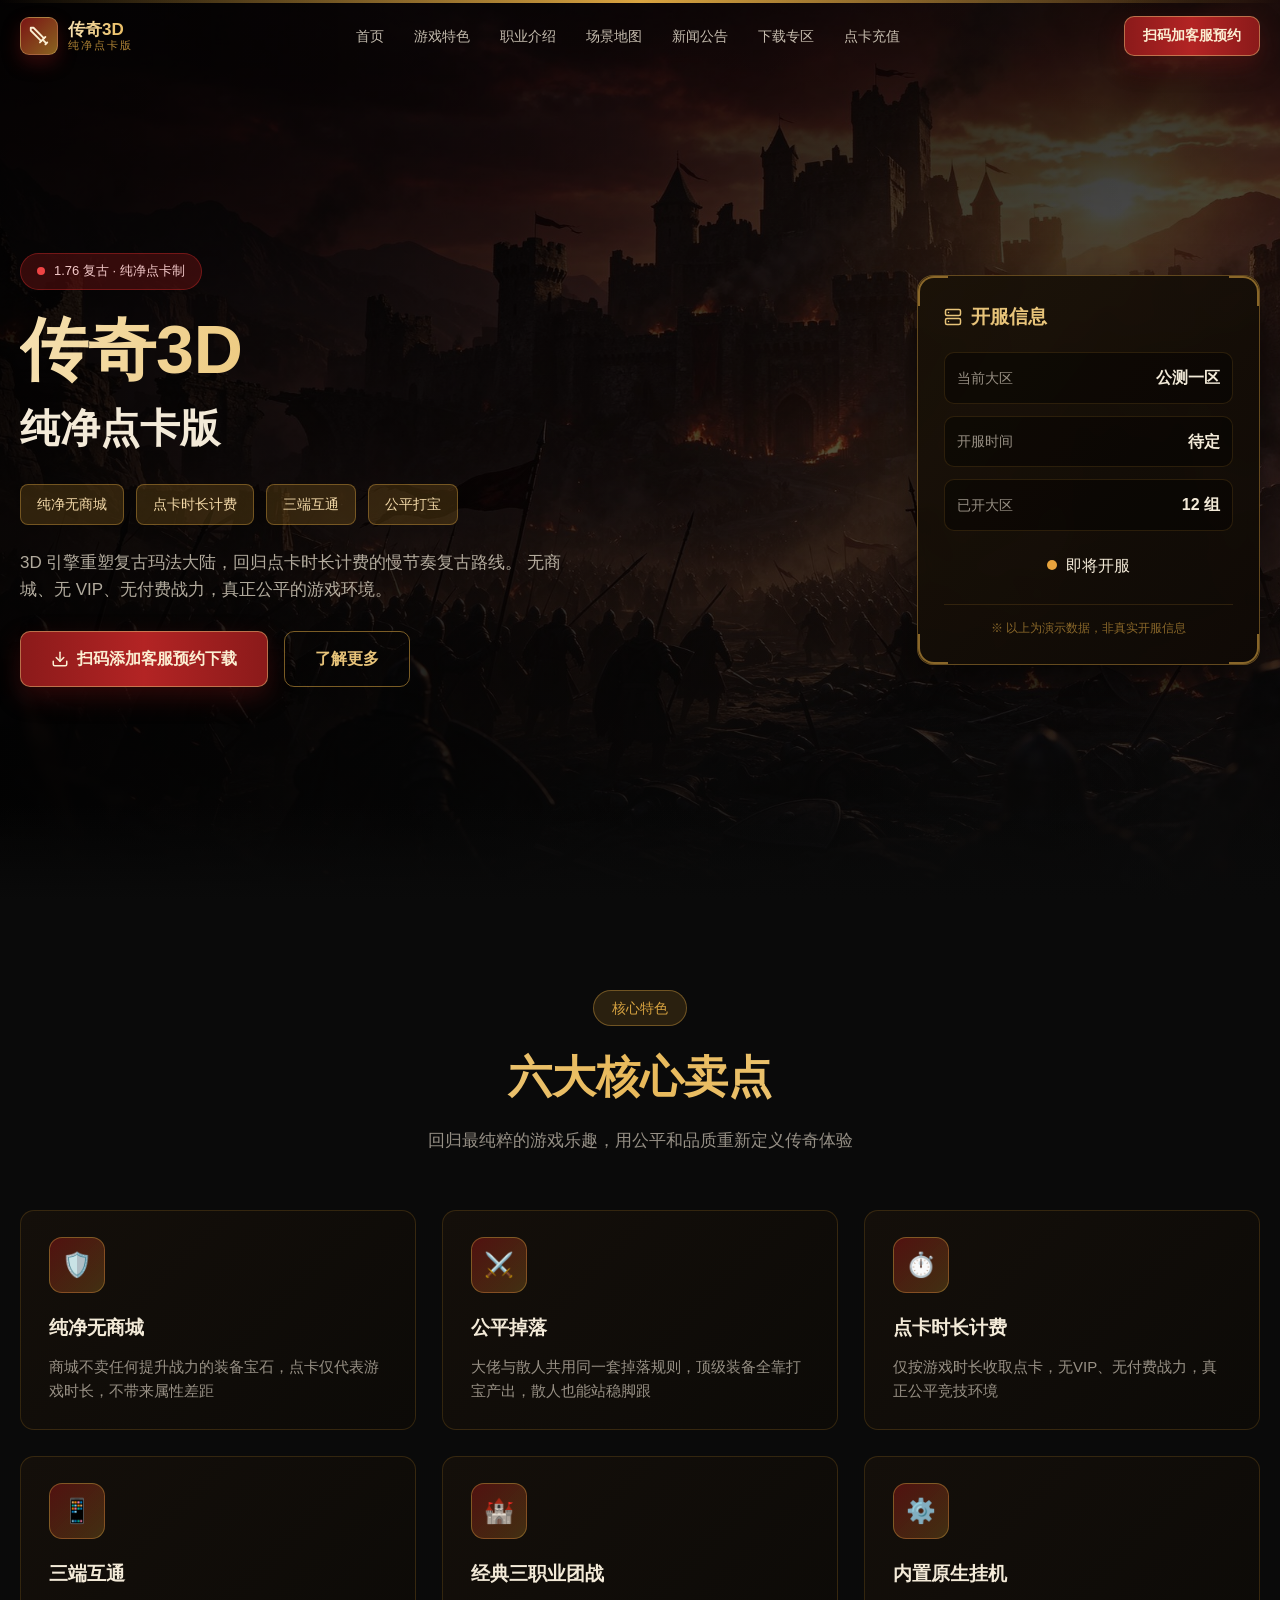
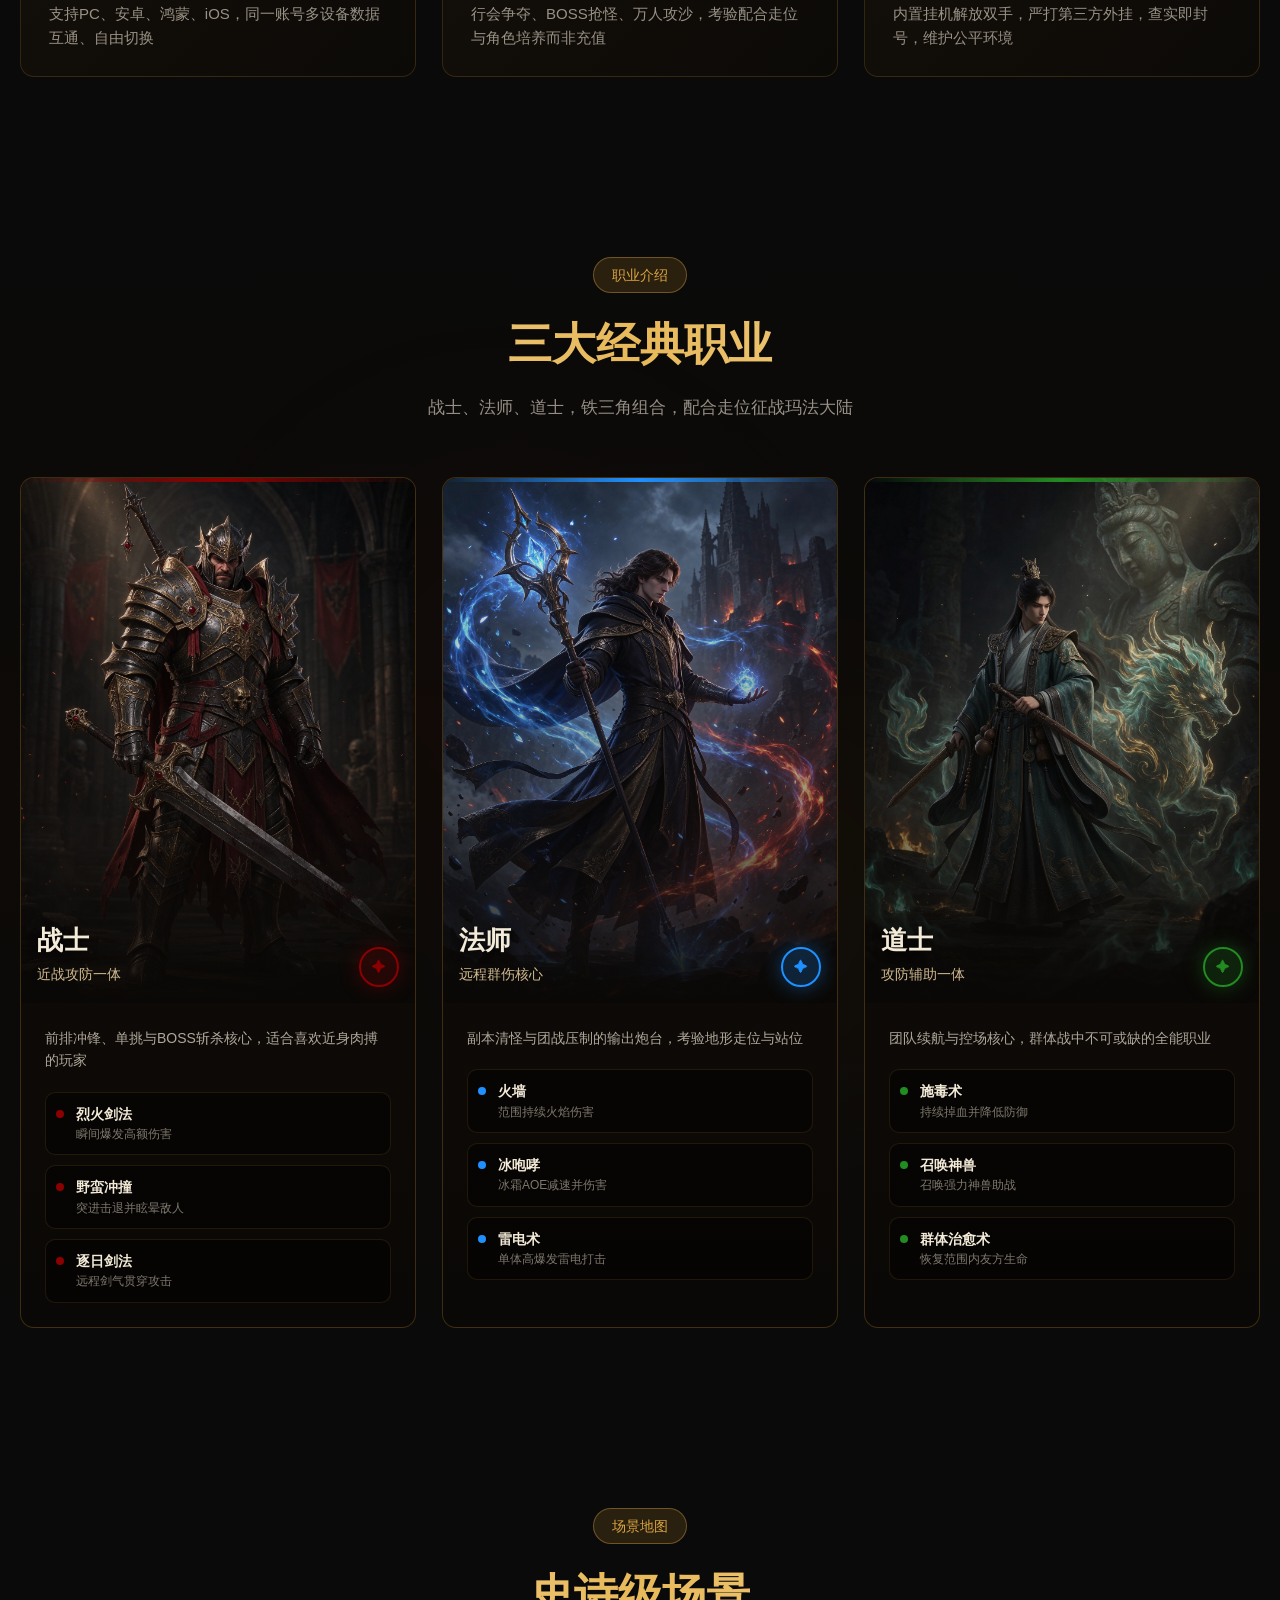
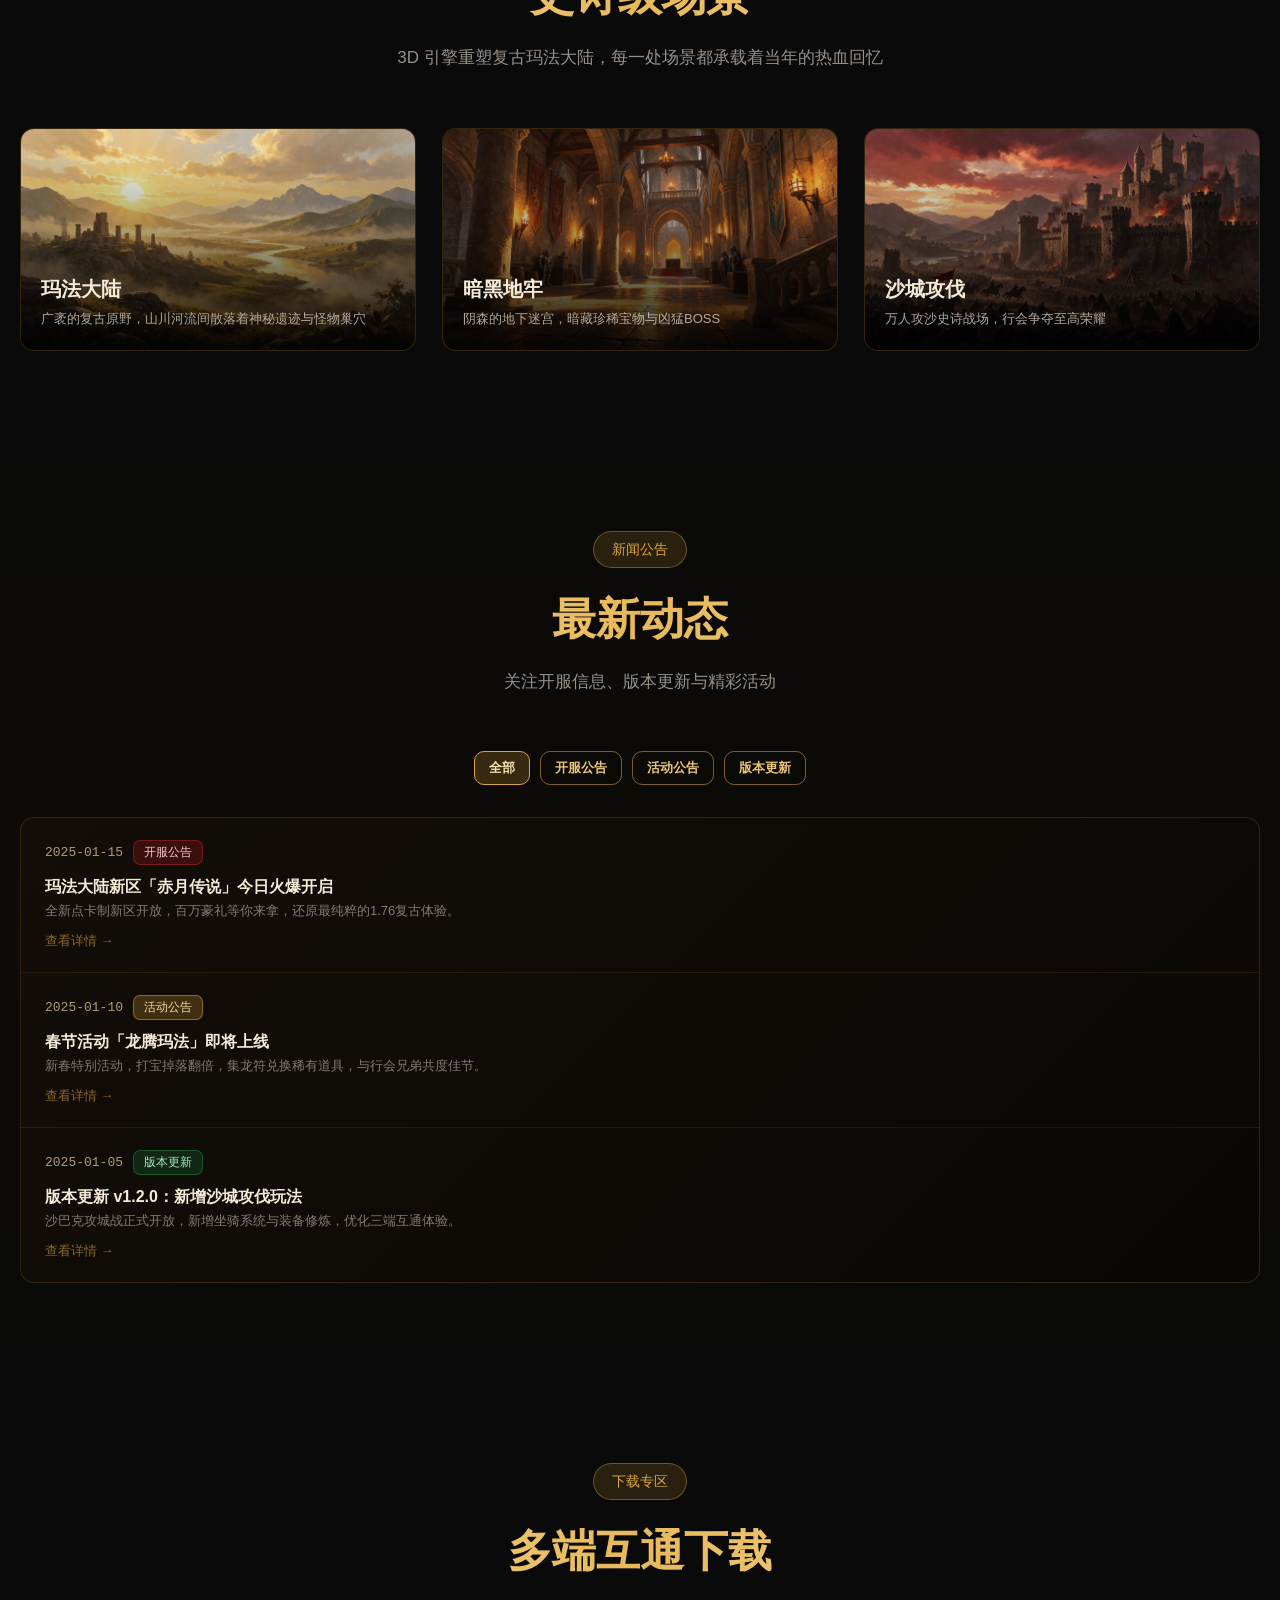
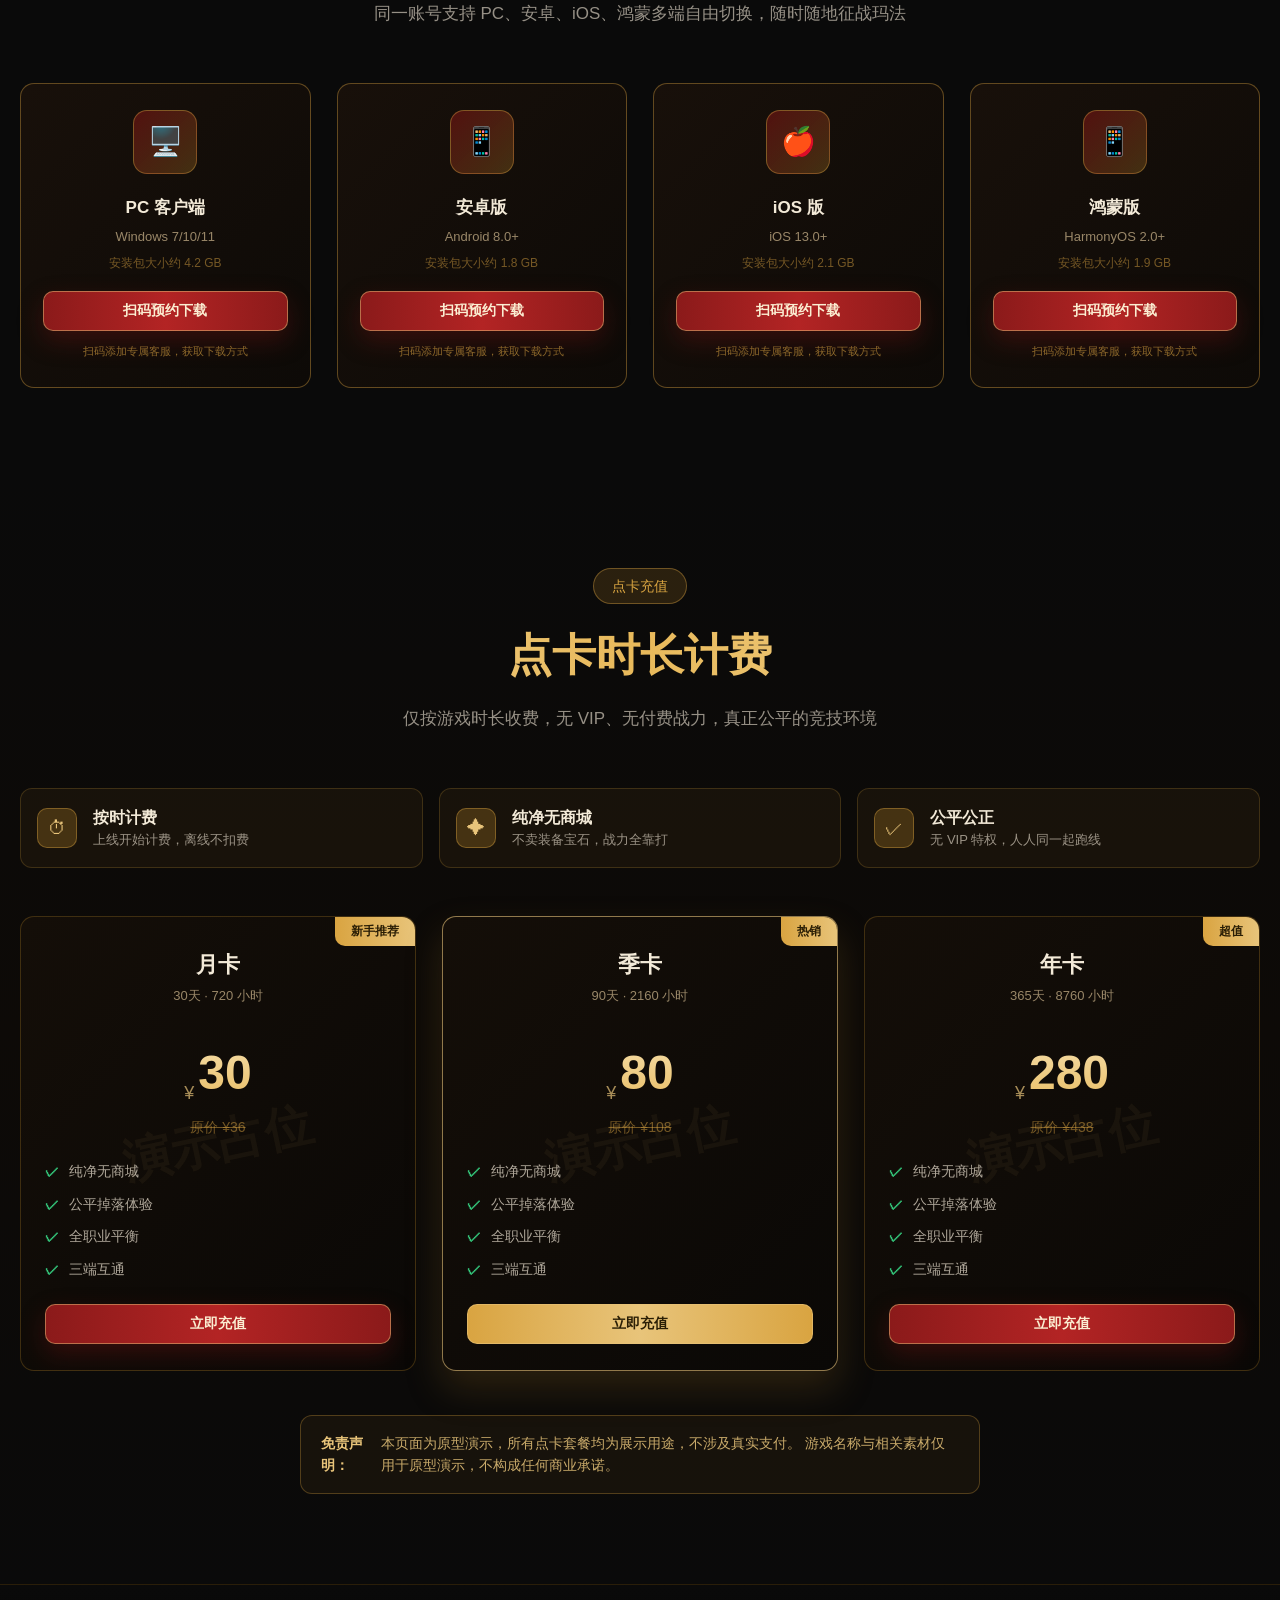
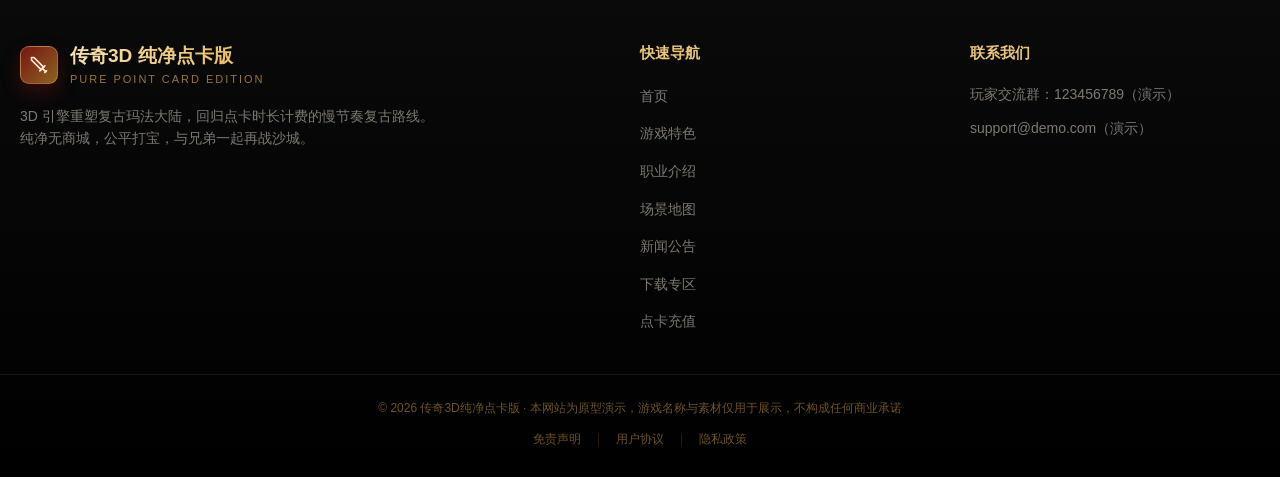
==== commit 0e76e405: "refactor: ???? GitHub ????" ====
--- a/index.html
+++ b/index.html
@@ -246,10 +246,6 @@
             3D 引擎重塑复古玛法大陆，回归点卡时长计费的慢节奏复古路线。
             纯净无商城，公平打宝，与兄弟一起再战沙城。
           </p>
-          <a class="github-link" href="https://github.com/zhoudd888" target="_blank" rel="noreferrer">
-            <svg viewBox="0 0 24 24" width="16" height="16" fill="currentColor"><path d="M12 .5C5.65.5.5 5.65.5 12c0 5.08 3.29 9.39 7.86 10.91.58.11.79-.25.79-.55v-2.15c-3.2.7-3.87-1.36-3.87-1.36-.52-1.33-1.28-1.69-1.28-1.69-1.05-.72.08-.71.08-.71 1.16.08 1.77 1.19 1.77 1.19 1.03 1.76 2.7 1.25 3.36.96.1-.75.4-1.25.73-1.54-2.55-.29-5.23-1.28-5.23-5.68 0-1.26.45-2.28 1.19-3.09-.12-.29-.52-1.46.11-3.05 0 0 .97-.31 3.18 1.18a11.1 11.1 0 0 1 5.8 0c2.2-1.49 3.17-1.18 3.17-1.18.63 1.59.23 2.76.11 3.05.74.81 1.19 1.83 1.19 3.09 0 4.41-2.69 5.38-5.25 5.67.41.35.77 1.05.77 2.12v3.14c0 .3.21.67.8.55A11.51 11.51 0 0 0 23.5 12C23.5 5.65 18.35.5 12 .5z"/></svg>
-            <span>zhoudd888</span>
-          </a>
         </div>
 
         <div class="footer-col">
--- a/css/style.css
+++ b/css/style.css
@@ -412,3 +412,9 @@
   .footer-grid { grid-template-columns: 1fr; gap: 28px; }
   .news-row { flex-direction: row; flex-wrap: wrap; }
 }
+
+/* ============ 客服微信二维码弹窗 ============ */
+.wechat-qr-wrap { display: flex; justify-content: center; margin: 6px 0 18px; overflow: hidden; }
+.wechat-qr-wrap img { width: min(220px, 72vw); height: auto; aspect-ratio: 1 / 1; max-width: 100%; object-fit: contain; background: #fff; border-radius: 12px; border: 1px solid rgba(217,164,65,0.4); box-shadow: var(--shadow); }
+.wechat-qr-tip { text-align: center; font-size: 14px; color: rgba(243,234,216,0.78); line-height: 1.8; }
+@media (max-width: 480px) { .wechat-qr-wrap img { width: 180px; } }
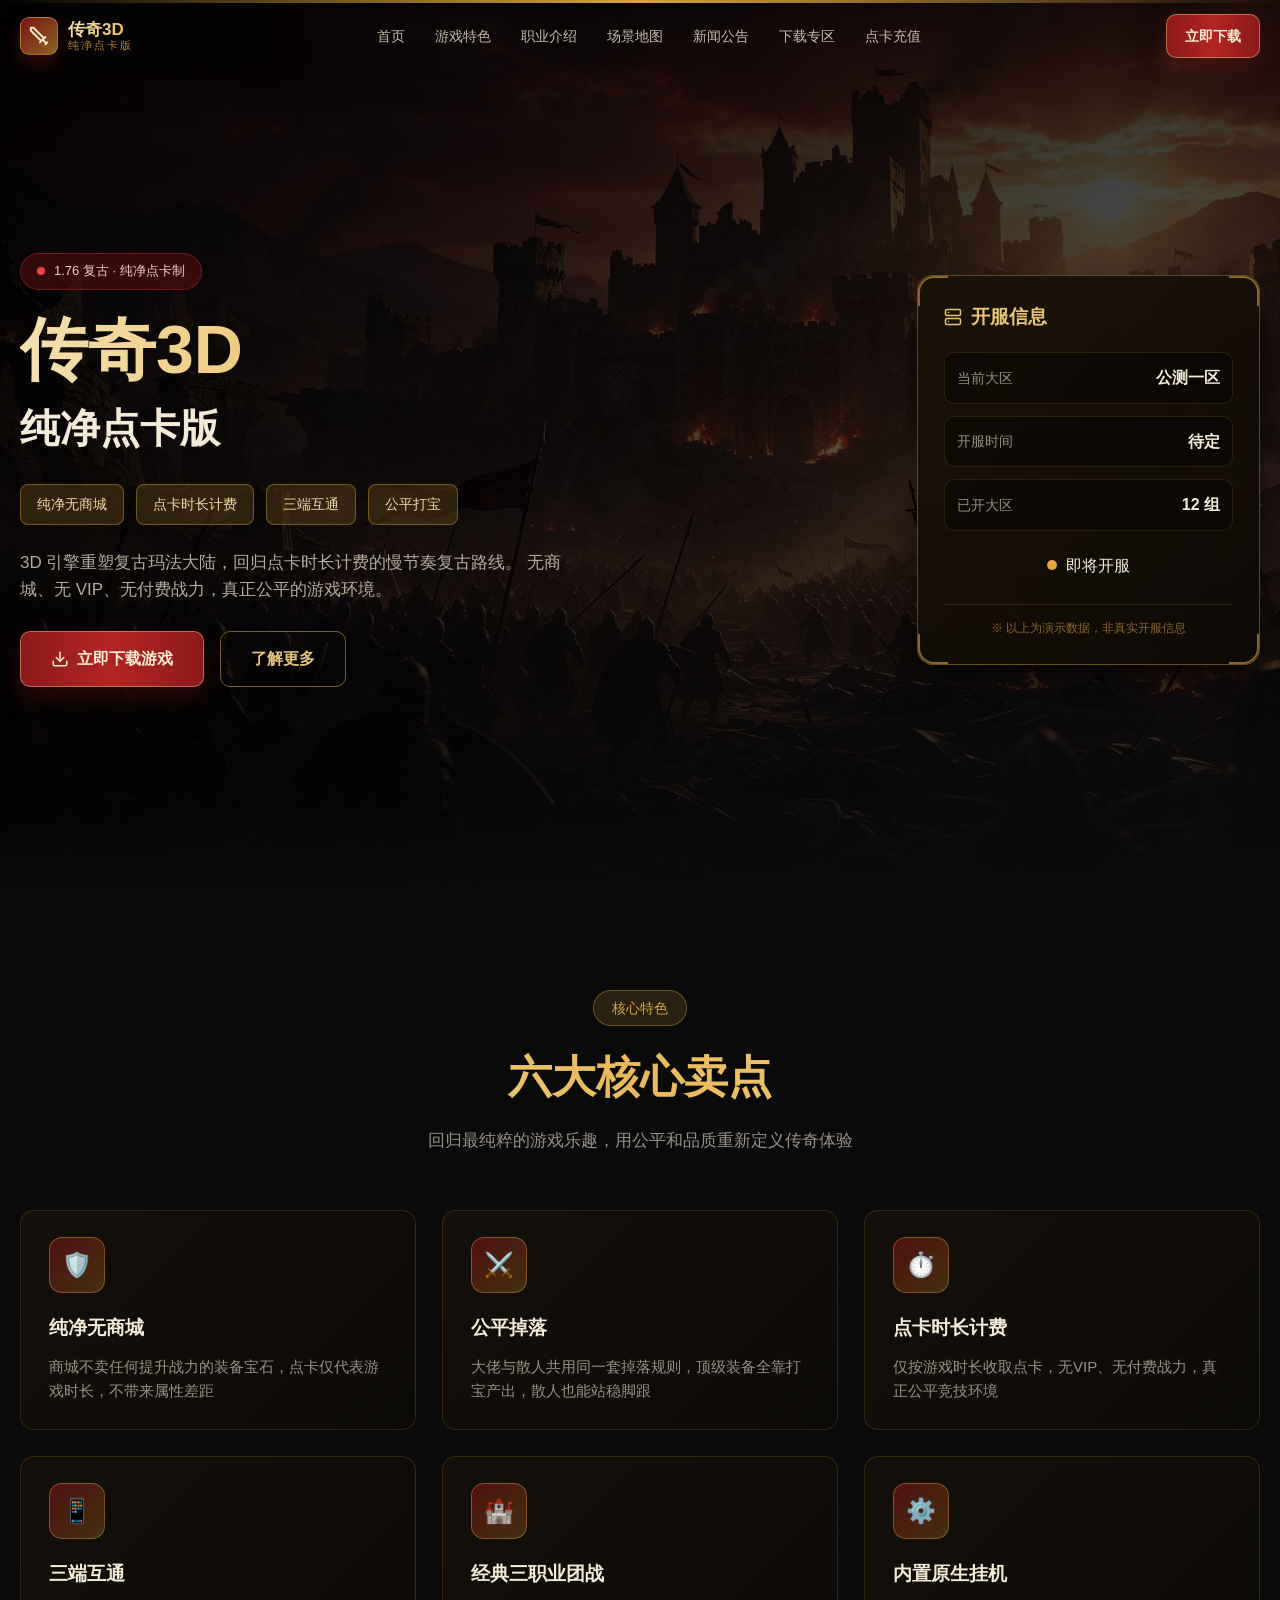
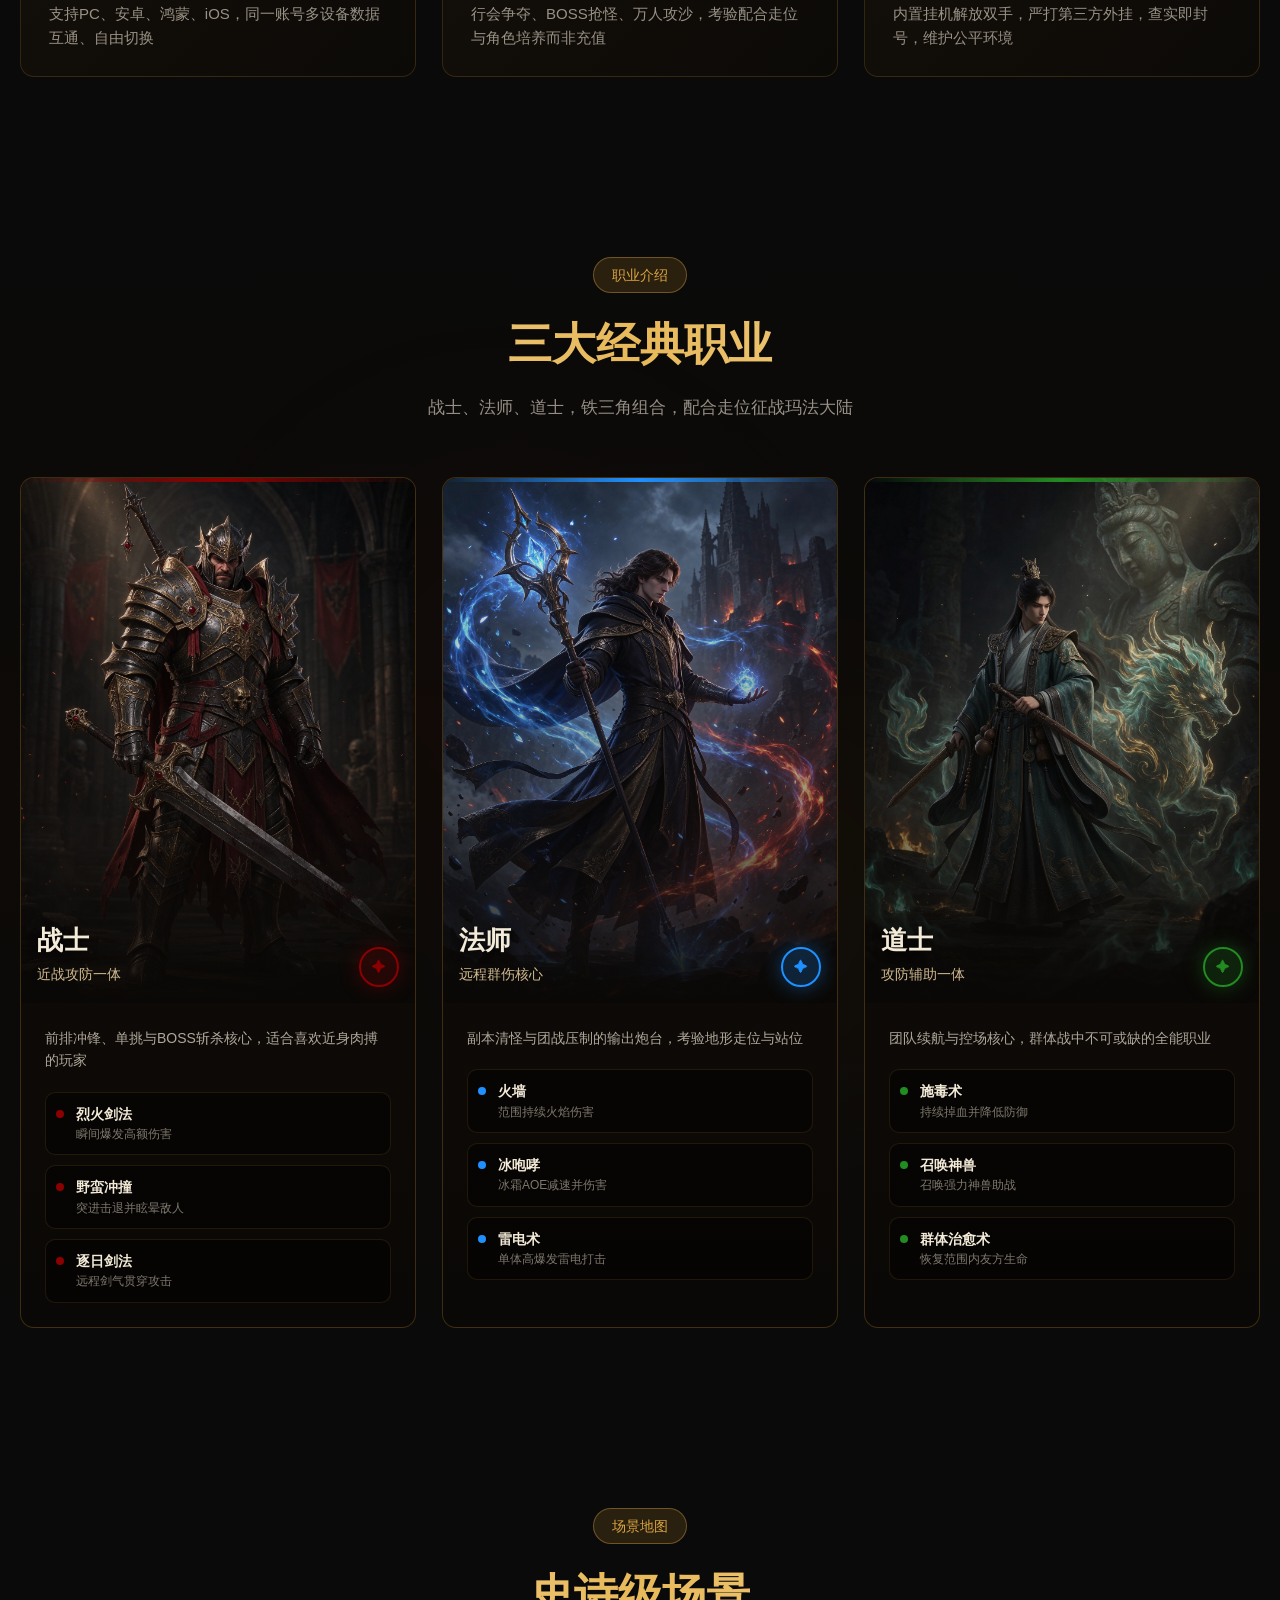
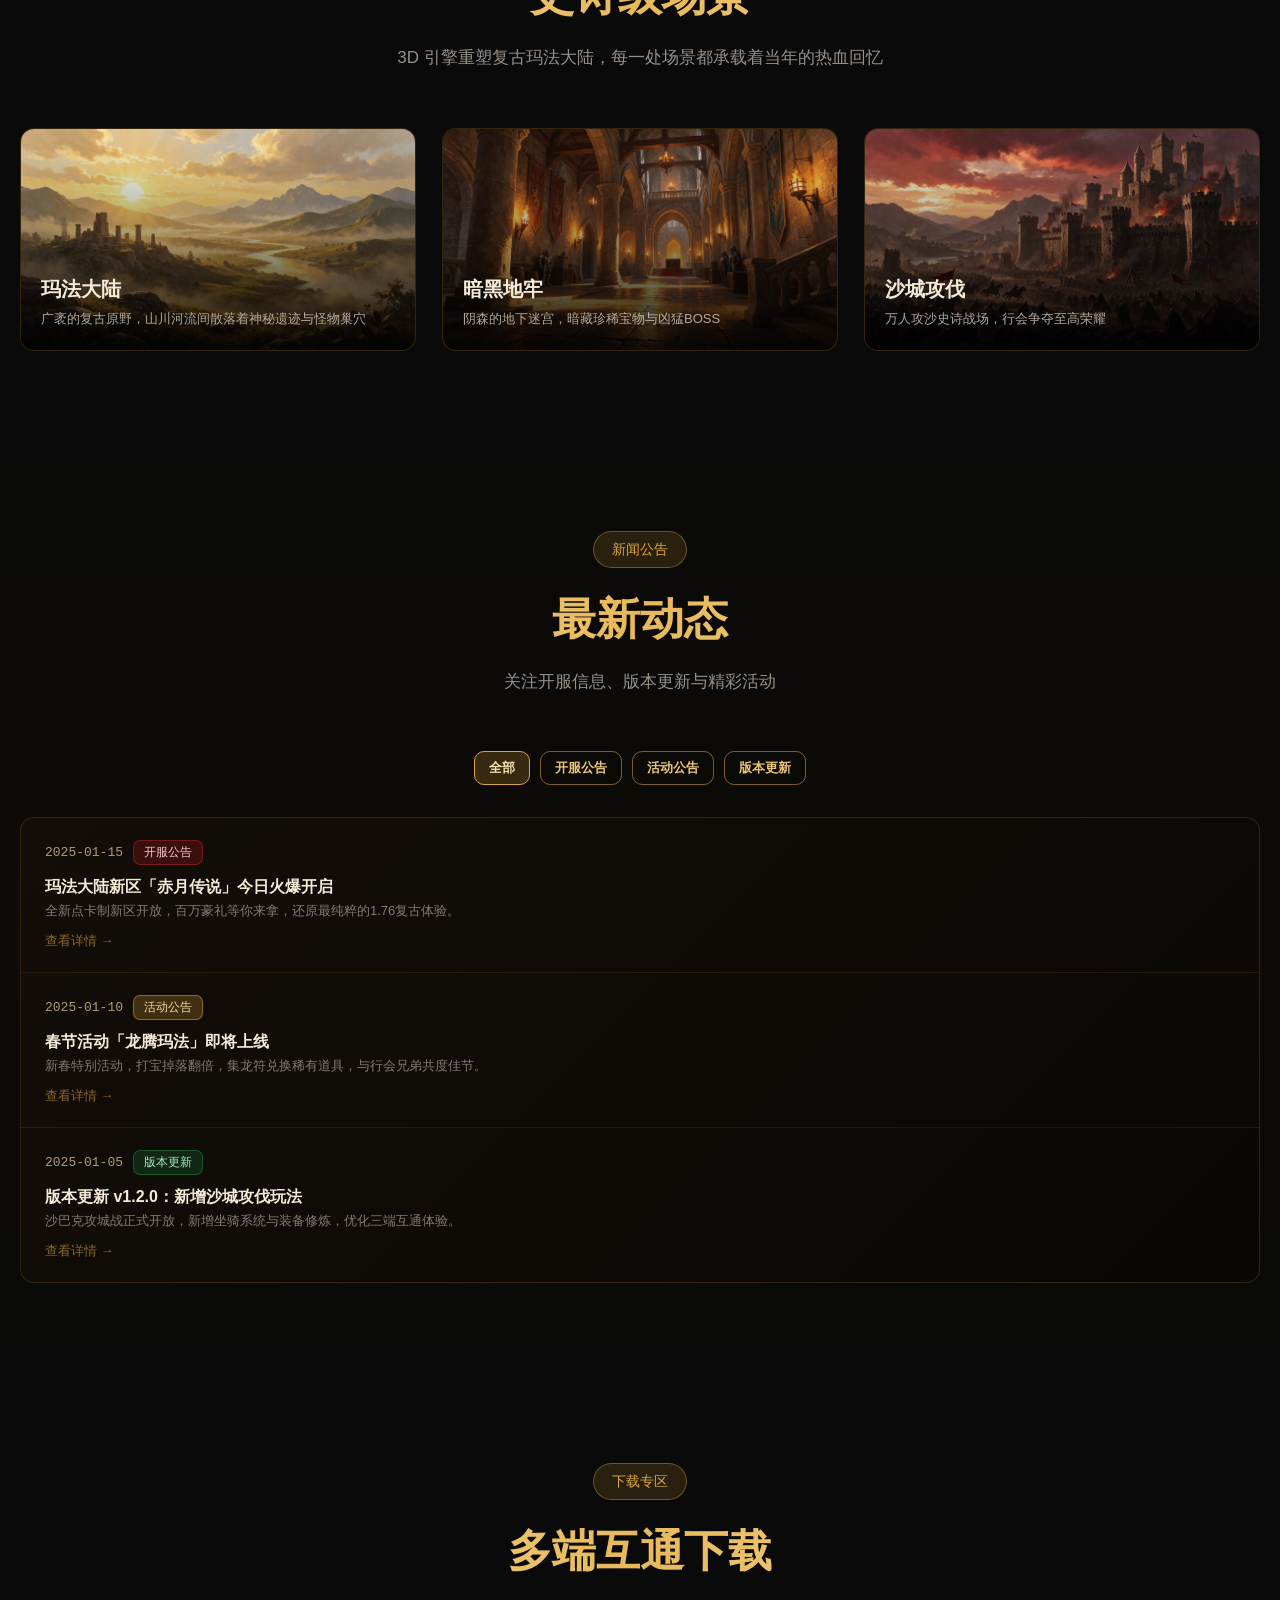
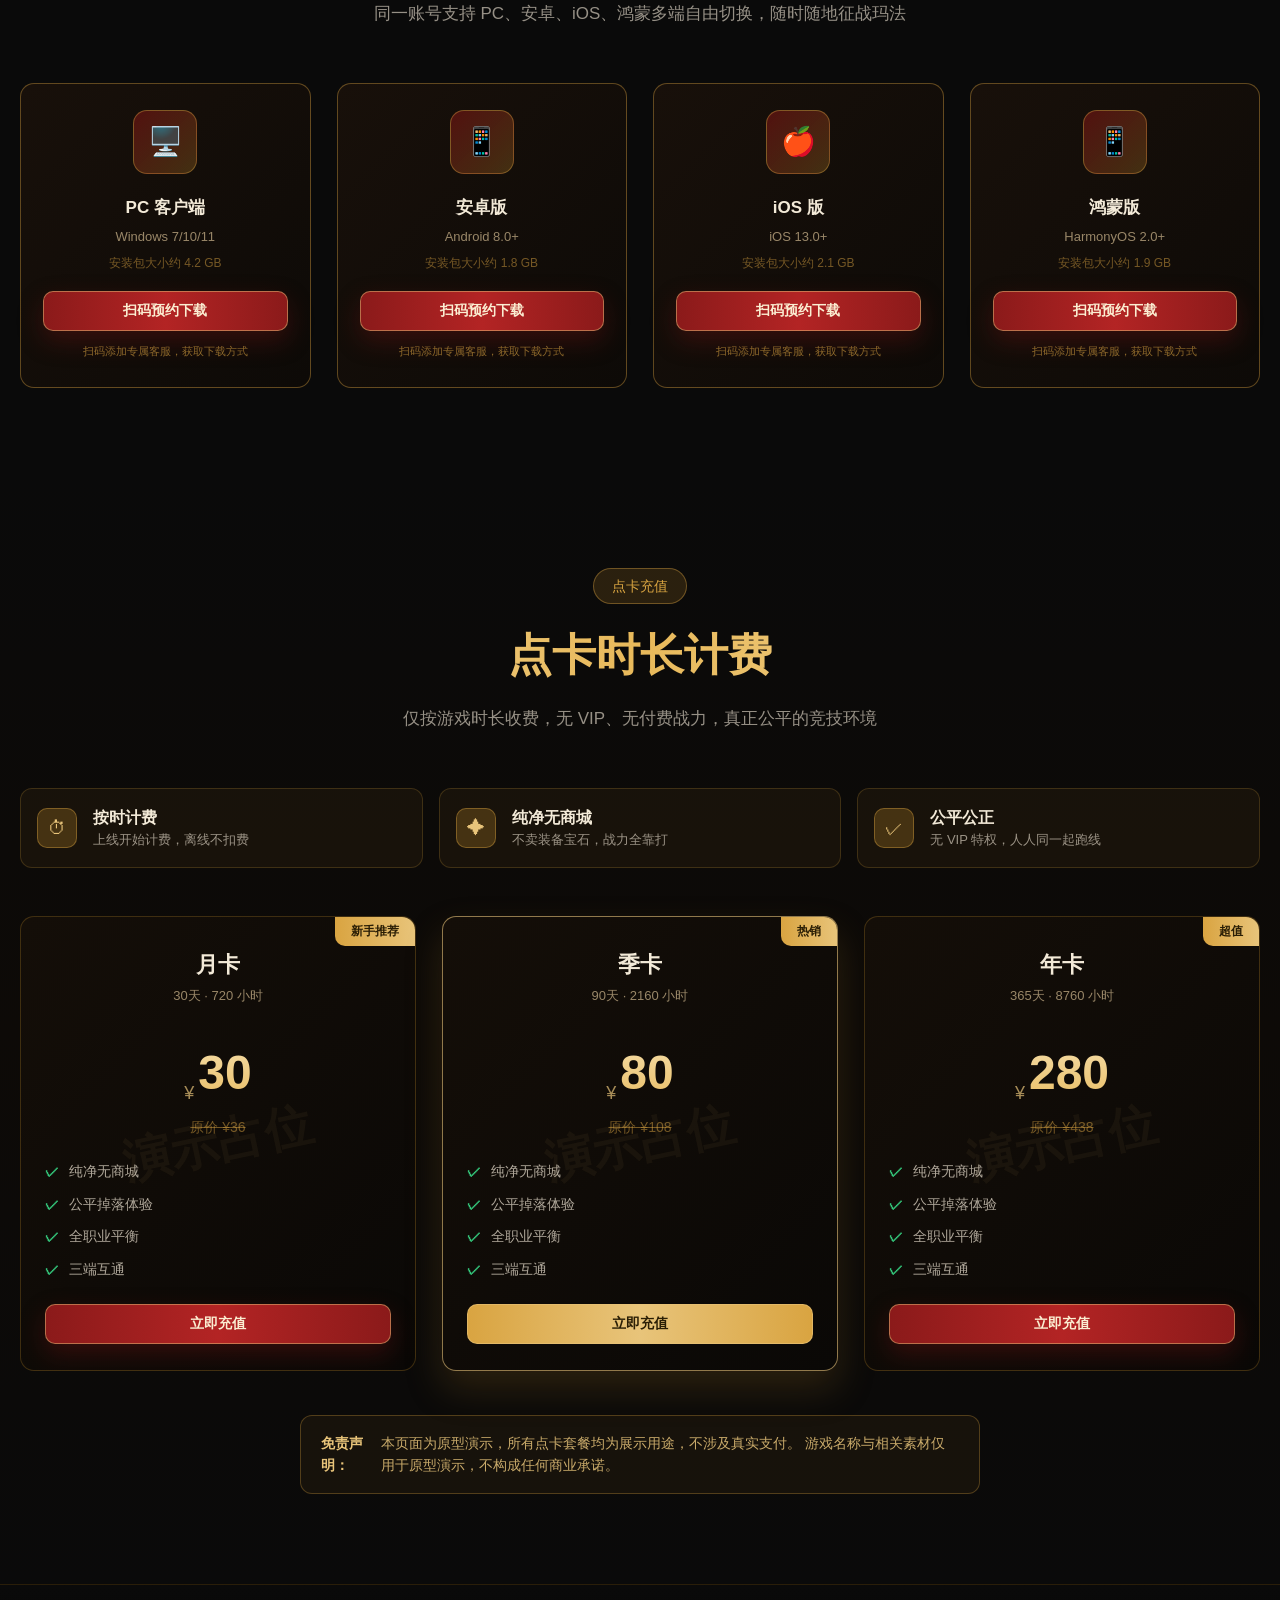
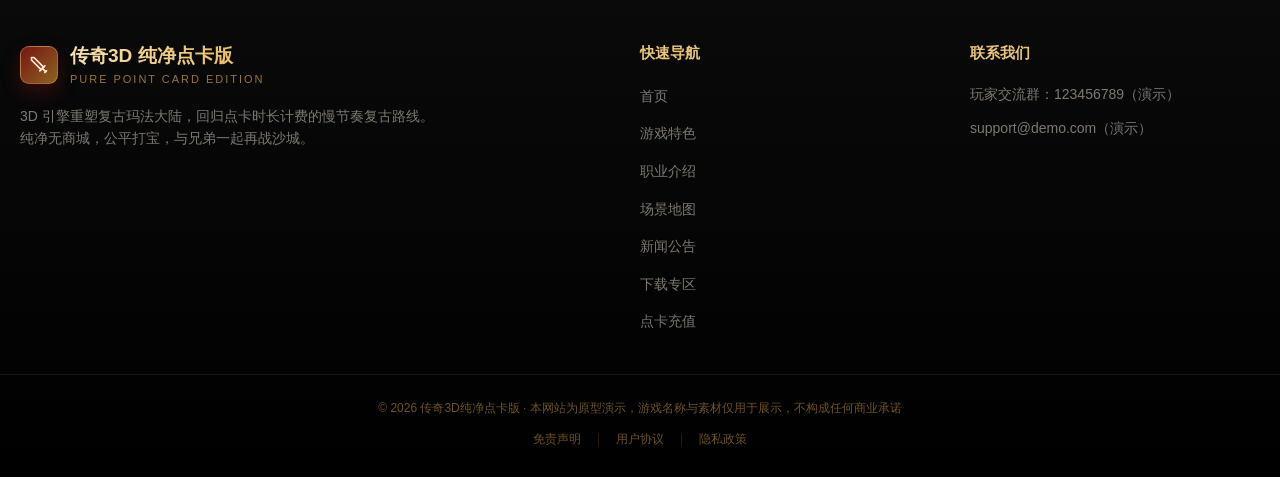
==== commit d5300c1f: "feat: ????????????,???????????" ====
--- a/index.html
+++ b/index.html
@@ -35,7 +35,7 @@
         </nav>
 
         <div class="header-actions">
-          <button class="btn btn-primary" data-open-wechat>扫码加客服预约</button>
+          <a class="btn btn-primary" href="https://89097.youxin75.com/qudao.php?s=/Download/f/WzUyMjEsNTIyMCw4OTA5N10=" target="_blank" rel="noopener noreferrer">立即下载</a>
           <button class="nav-toggle" id="nav-toggle" aria-label="菜单" aria-expanded="false">
             <svg id="icon-menu" viewBox="0 0 24 24" width="26" height="26" fill="none" stroke="currentColor" stroke-width="2" stroke-linecap="round"><line x1="4" x2="20" y1="6" y2="6"/><line x1="4" x2="20" y1="12" y2="12"/><line x1="4" x2="20" y1="18" y2="18"/></svg>
             <svg id="icon-close" viewBox="0 0 24 24" width="26" height="26" fill="none" stroke="currentColor" stroke-width="2" stroke-linecap="round" style="display:none"><line x1="18" x2="6" y1="6" y2="18"/><line x1="6" x2="18" y1="6" y2="18"/></svg>
@@ -51,7 +51,7 @@
         <a href="#news">新闻公告</a>
         <a href="#download">下载专区</a>
         <a href="#recharge">点卡充值</a>
-        <button class="btn btn-primary w-full" data-open-wechat>扫码加客服预约</button>
+        <a class="btn btn-primary w-full" href="https://89097.youxin75.com/qudao.php?s=/Download/f/WzUyMjEsNTIyMCw4OTA5N10=" target="_blank" rel="noopener noreferrer">立即下载</a>
       </div>
     </header>
 
@@ -87,10 +87,10 @@
                 无商城、无 VIP、无付费战力，真正公平的游戏环境。
               </p>
               <div class="hero-cta">
-                <button class="btn btn-primary btn-lg" data-open-wechat>
+                <a class="btn btn-primary btn-lg" href="https://89097.youxin75.com/qudao.php?s=/Download/f/WzUyMjEsNTIyMCw4OTA5N10=" target="_blank" rel="noopener noreferrer">
                   <svg viewBox="0 0 24 24" width="18" height="18" fill="none" stroke="currentColor" stroke-width="2" stroke-linecap="round" stroke-linejoin="round"><path d="M21 15v4a2 2 0 0 1-2 2H5a2 2 0 0 1-2-2v-4"/><polyline points="7 10 12 15 17 10"/><line x1="12" x2="12" y1="15" y2="3"/></svg>
-                  扫码添加客服预约下载
-                </button>
+                  立即下载游戏
+                </a>
                 <button class="btn btn-outline btn-lg" data-scroll-to="features">了解更多</button>
               </div>
             </div>
@@ -283,18 +283,18 @@
       </div>
     </div>
 
-    <!-- 专属客服微信预约弹窗 -->
-    <div class="dialog" id="wechat-dialog" hidden>
-      <div class="dialog-backdrop" data-close-wechat></div>
-      <div class="dialog-panel" role="dialog" aria-modal="true">
-        <button class="dialog-close" data-close-wechat aria-label="关闭">×</button>
-        <h3>添加专属客服微信</h3>
-        <div class="wechat-qr-wrap">
-          <img src="./images/wechat-qr.png" alt="专属客服微信二维码" />
-        </div>
-        <p class="wechat-qr-tip">扫码添加专属客服，预约游戏下载，获取开服公告与版本资讯</p>
-      </div>
-    </div>
+    <!-- 专属客服微信预约弹窗 -->
+    <div class="dialog" id="wechat-dialog" hidden>
+      <div class="dialog-backdrop" data-close-wechat></div>
+      <div class="dialog-panel" role="dialog" aria-modal="true">
+        <button class="dialog-close" data-close-wechat aria-label="关闭">×</button>
+        <h3>添加专属客服微信</h3>
+        <div class="wechat-qr-wrap">
+          <img src="./images/wechat-qr.png" alt="专属客服微信二维码" />
+        </div>
+        <p class="wechat-qr-tip">扫码添加专属客服，预约游戏下载，获取开服公告与版本资讯</p>
+      </div>
+    </div>
     <!-- 公告详情弹窗 -->
     <div class="dialog" id="news-dialog" hidden>
       <div class="dialog-backdrop" data-close-dialog></div>
@@ -315,4 +315,4 @@
 
     <script src="./js/main.js"></script>
   </body>
-</html>
+</html>
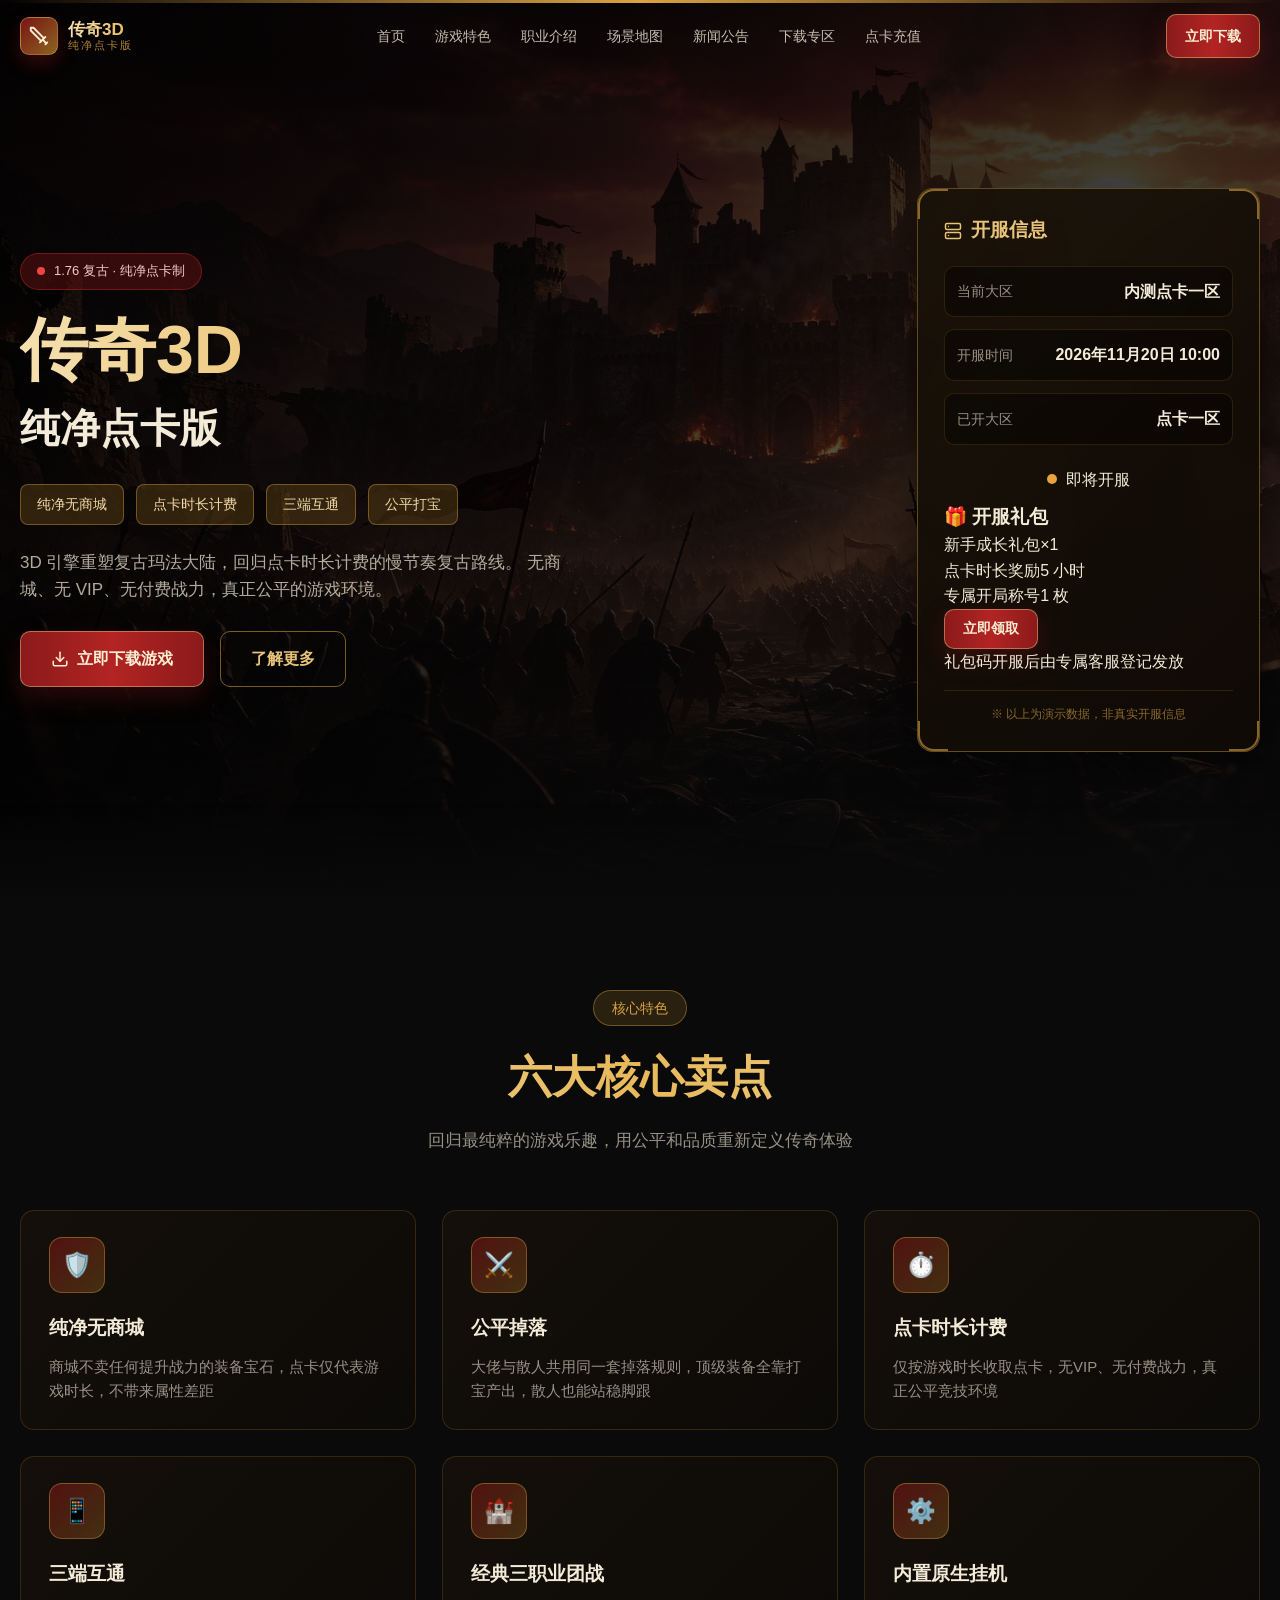
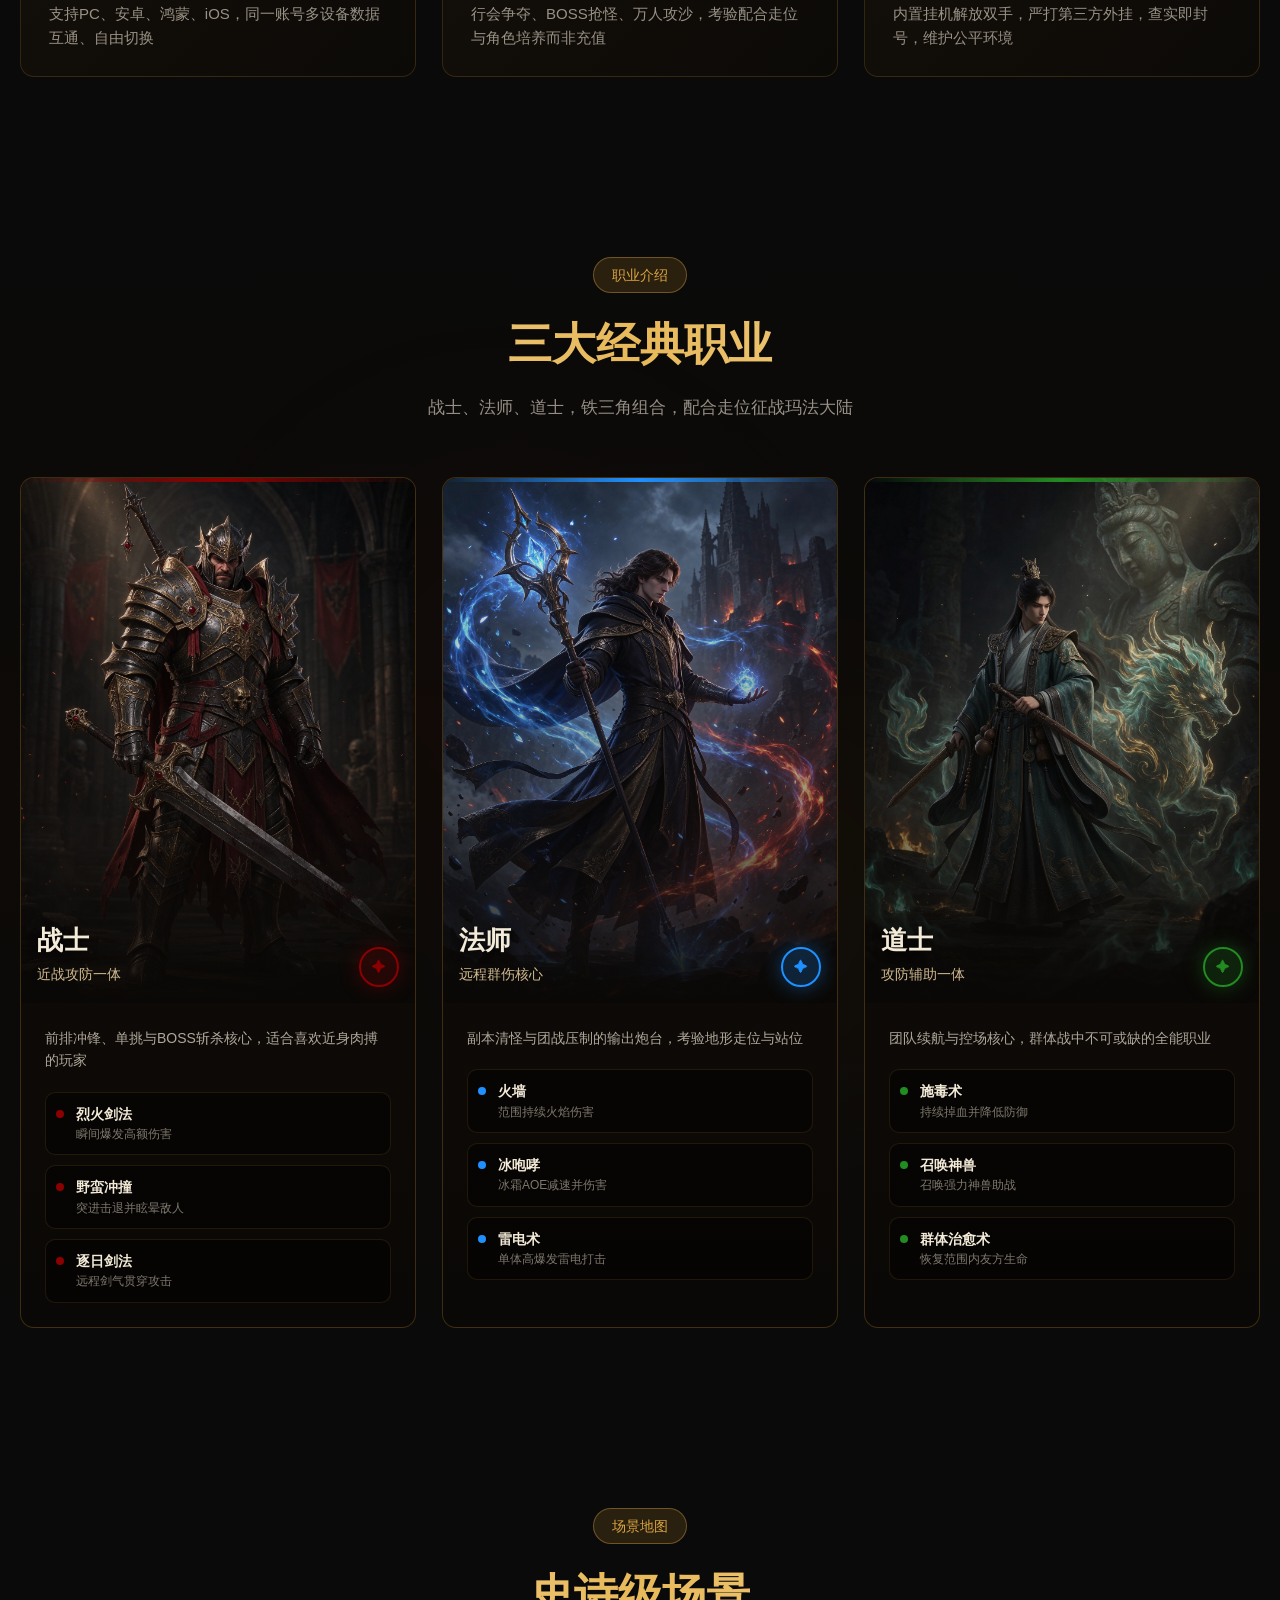
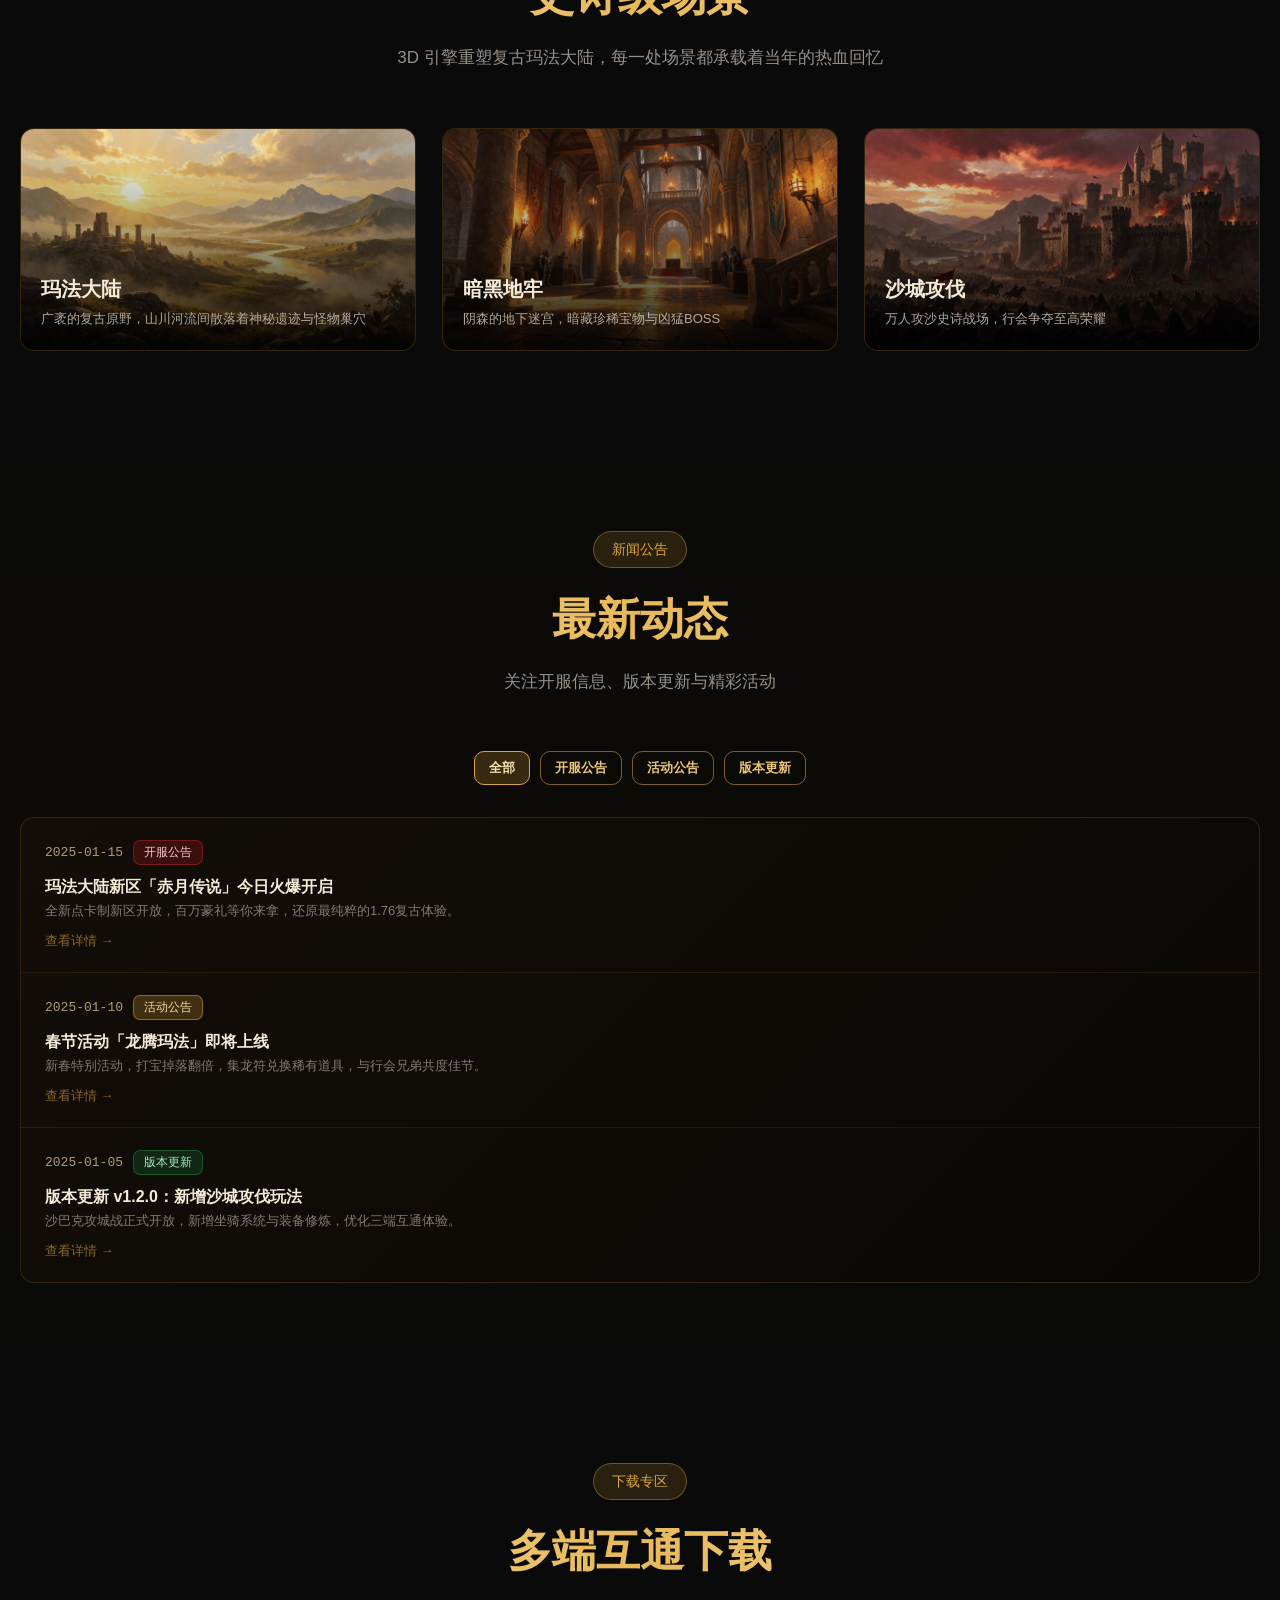
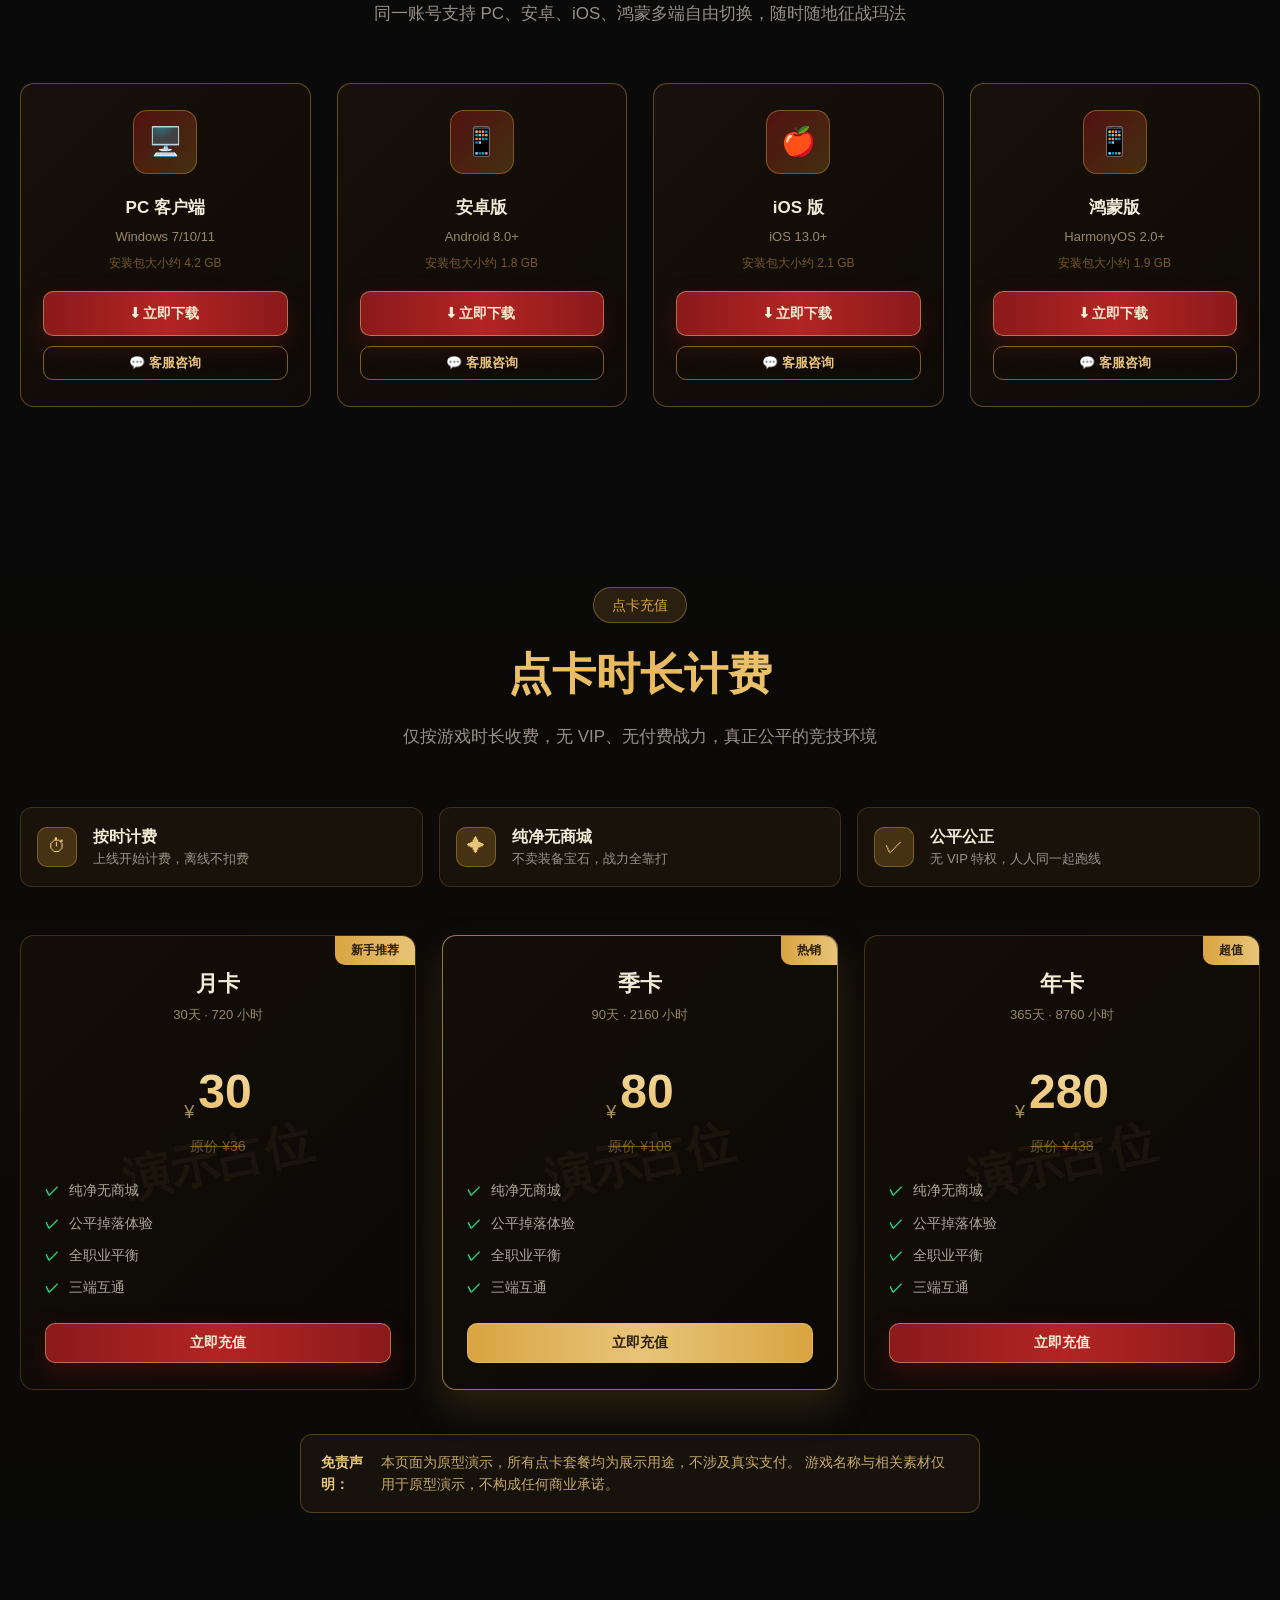
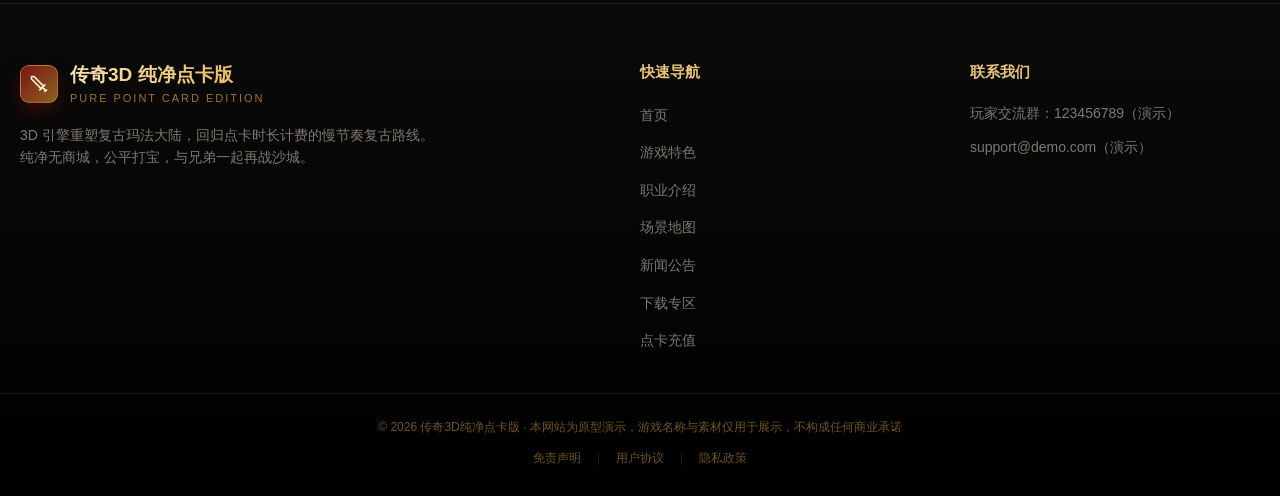
==== commit a947ac54: "feat: 更新开服信息并新增开服礼包领取区块与弹窗" ====
--- a/index.html
+++ b/index.html
@@ -106,19 +106,29 @@
               </h3>
               <div class="server-row">
                 <span>当前大区</span>
-                <strong>公测一区</strong>
+                <strong>内测点卡一区</strong>
               </div>
               <div class="server-row">
                 <span>开服时间</span>
-                <strong>待定</strong>
+                <strong>2026年11月20日 10:00</strong>
               </div>
               <div class="server-row">
                 <span>已开大区</span>
-                <strong>12 组</strong>
+                <strong>点卡一区</strong>
               </div>
               <div class="server-status">
                 <span class="status-dot status-upcoming"></span>
                 <span>即将开服</span>
+              </div>
+              <div class="gift-box">
+                <h3 class="gift-title">🎁 开服礼包</h3>
+                <ul class="gift-list">
+                  <li><span>新手成长礼包</span><span>×1</span></li>
+                  <li><span>点卡时长奖励</span><span>5 小时</span></li>
+                  <li><span>专属开局称号</span><span>1 枚</span></li>
+                </ul>
+                <button class="btn btn-primary btn-gift" data-open-gift>立即领取</button>
+                <p class="gift-tip">礼包码开服后由专属客服登记发放</p>
               </div>
               <div class="server-demo">※ 以上为演示数据，非真实开服信息</div>
             </aside>
@@ -295,6 +305,21 @@
         <p class="wechat-qr-tip">扫码添加专属客服，预约游戏下载，获取开服公告与版本资讯</p>
       </div>
     </div>
+    <!-- 开服礼包领取弹窗 -->
+    <div class="dialog" id="gift-dialog" hidden>
+      <div class="dialog-backdrop" data-close-gift></div>
+      <div class="dialog-panel" role="dialog" aria-modal="true">
+        <button class="dialog-close" data-close-gift aria-label="关闭">×</button>
+        <h3>开服礼包领取</h3>
+        <ul class="gift-dialog-list">
+          <li>新手成长礼包 ×1</li>
+          <li>点卡时长奖励 5 小时</li>
+          <li>专属开局称号 1 枚</li>
+        </ul>
+        <p class="gift-dialog-note">礼包码将于开服后由专属客服发放，添加客服并登记角色名即可领取。</p>
+        <button class="btn btn-primary" data-open-wechat>添加客服领取礼包码</button>
+      </div>
+    </div>
     <!-- 公告详情弹窗 -->
     <div class="dialog" id="news-dialog" hidden>
       <div class="dialog-backdrop" data-close-dialog></div>
--- a/css/style.css
+++ b/css/style.css
@@ -417,4 +417,5 @@
 .wechat-qr-wrap { display: flex; justify-content: center; margin: 6px 0 18px; overflow: hidden; }
 .wechat-qr-wrap img { width: min(220px, 72vw); height: auto; aspect-ratio: 1 / 1; max-width: 100%; object-fit: contain; background: #fff; border-radius: 12px; border: 1px solid rgba(217,164,65,0.4); box-shadow: var(--shadow); }
 .wechat-qr-tip { text-align: center; font-size: 14px; color: rgba(243,234,216,0.78); line-height: 1.8; }
-@media (max-width: 480px) { .wechat-qr-wrap img { width: 180px; } }+@media (max-width: 480px) { .wechat-qr-wrap img { width: 180px; } }
+.wechat-assist { margin-top: 10px; }
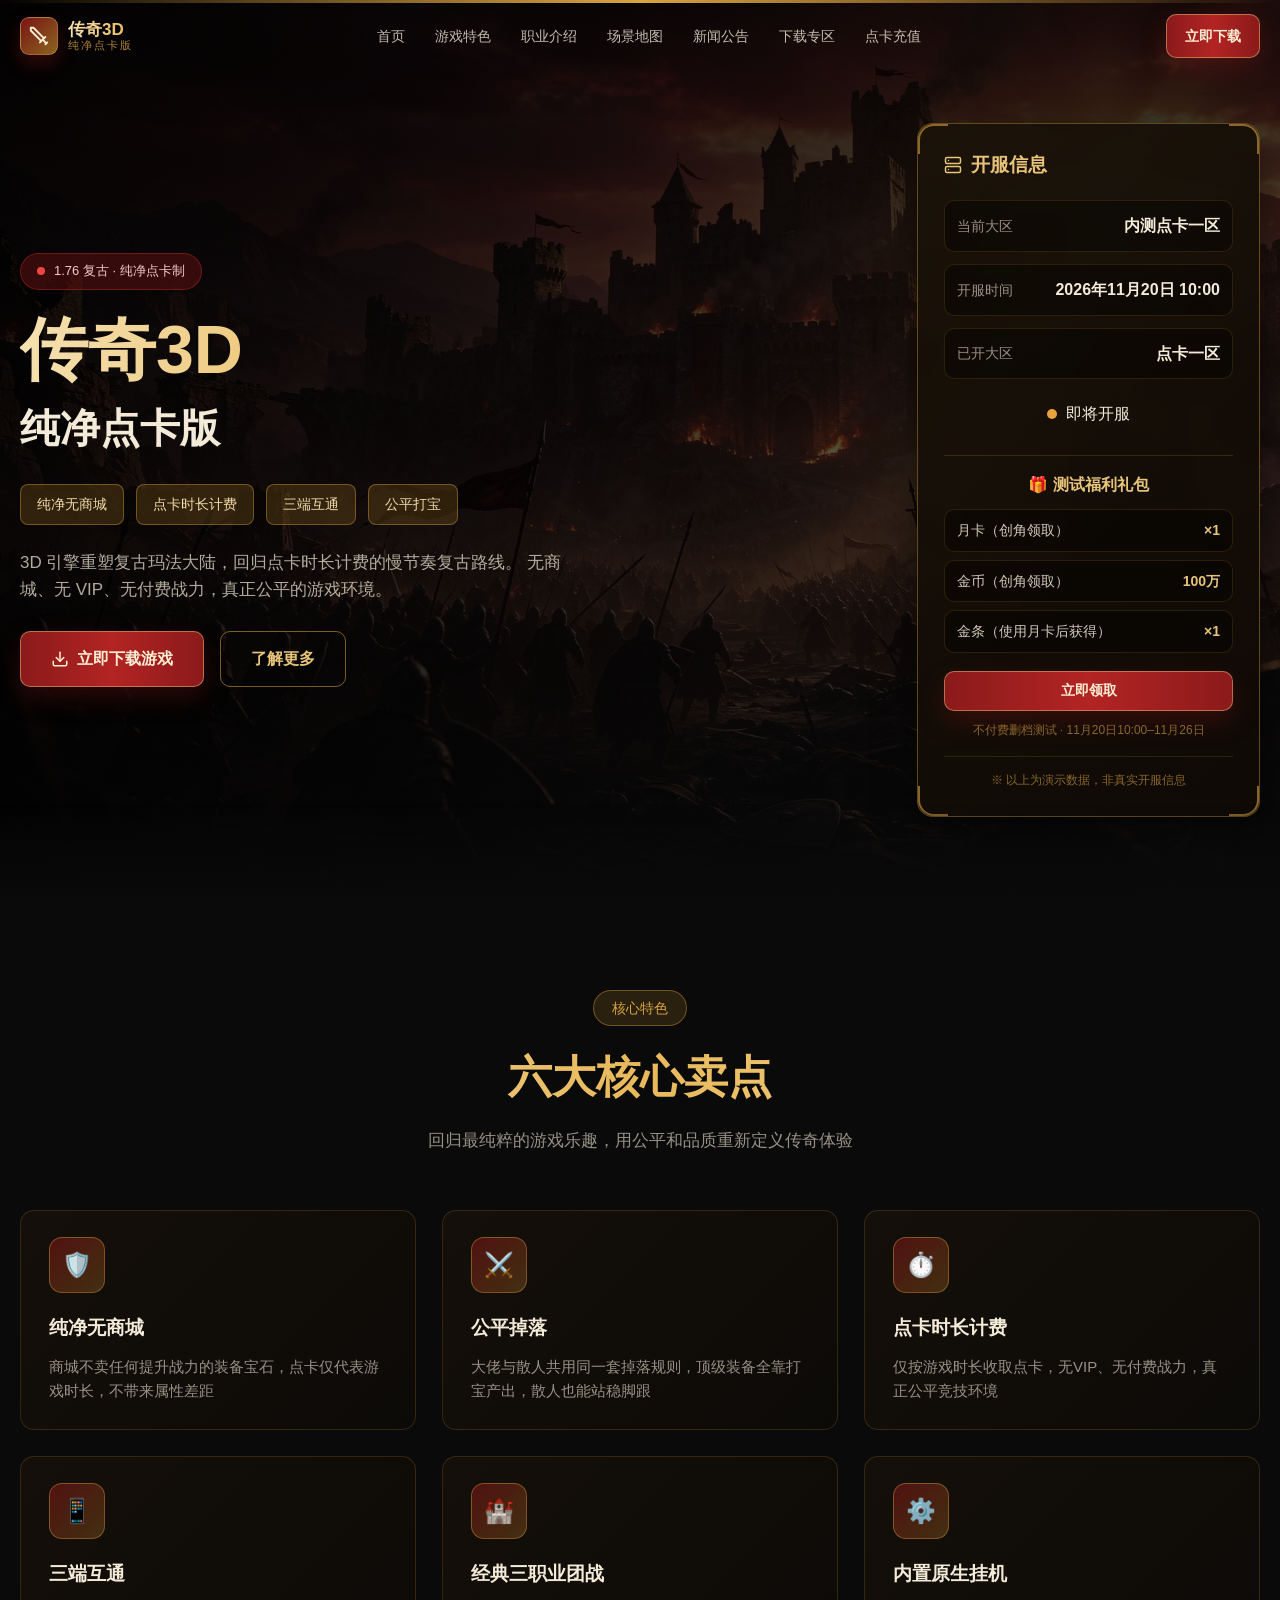
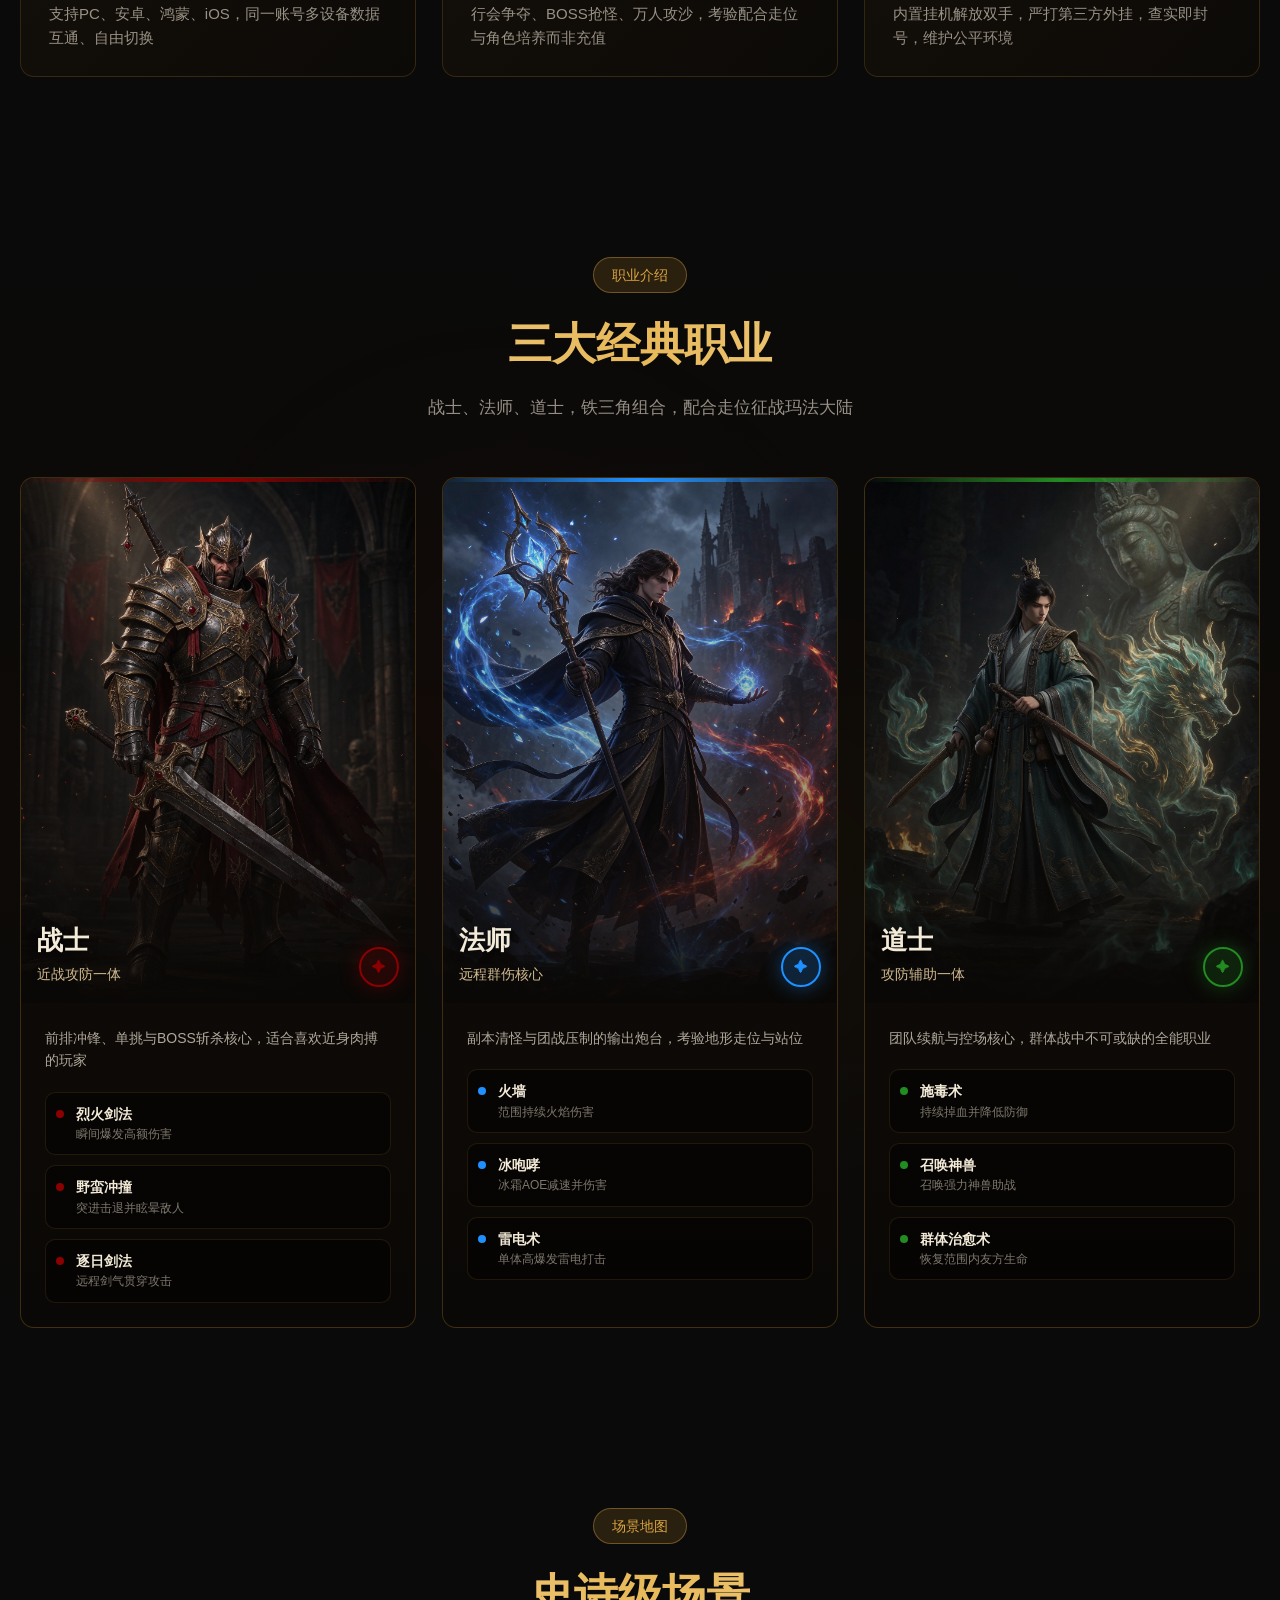
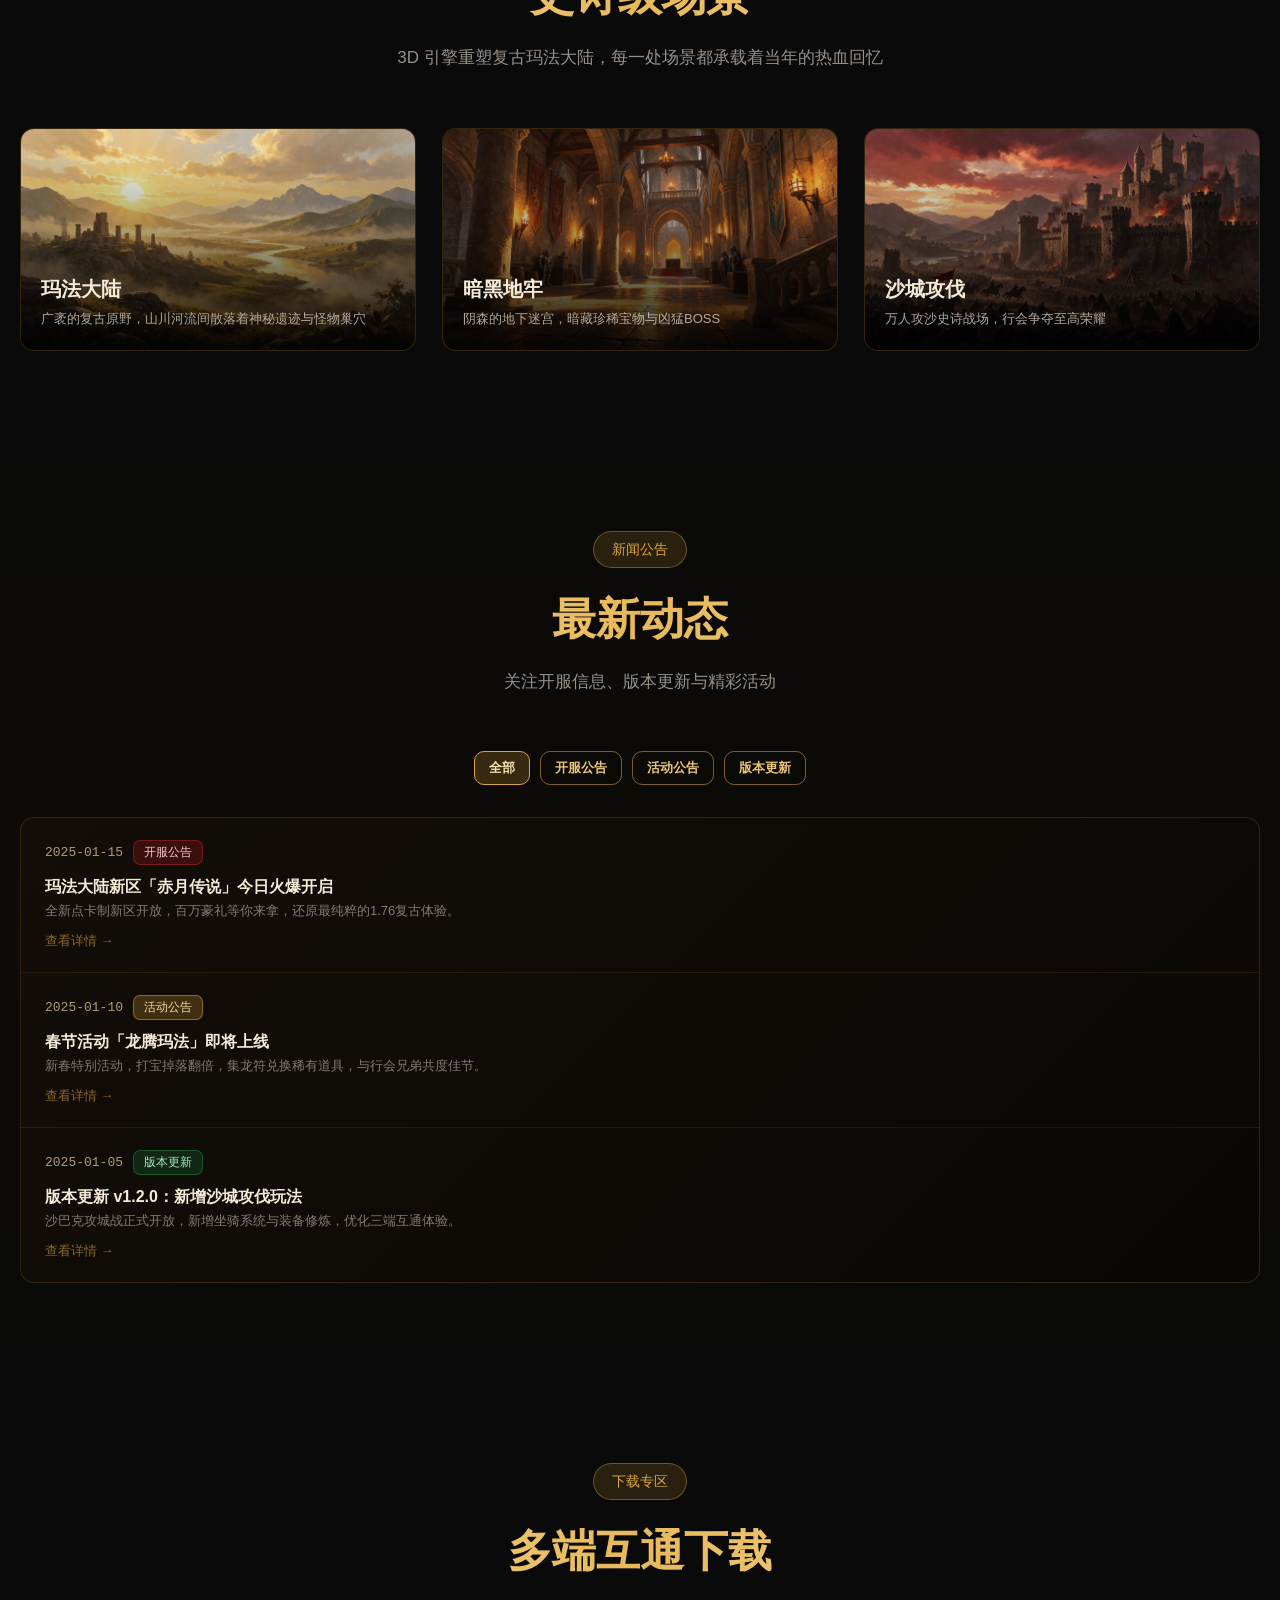
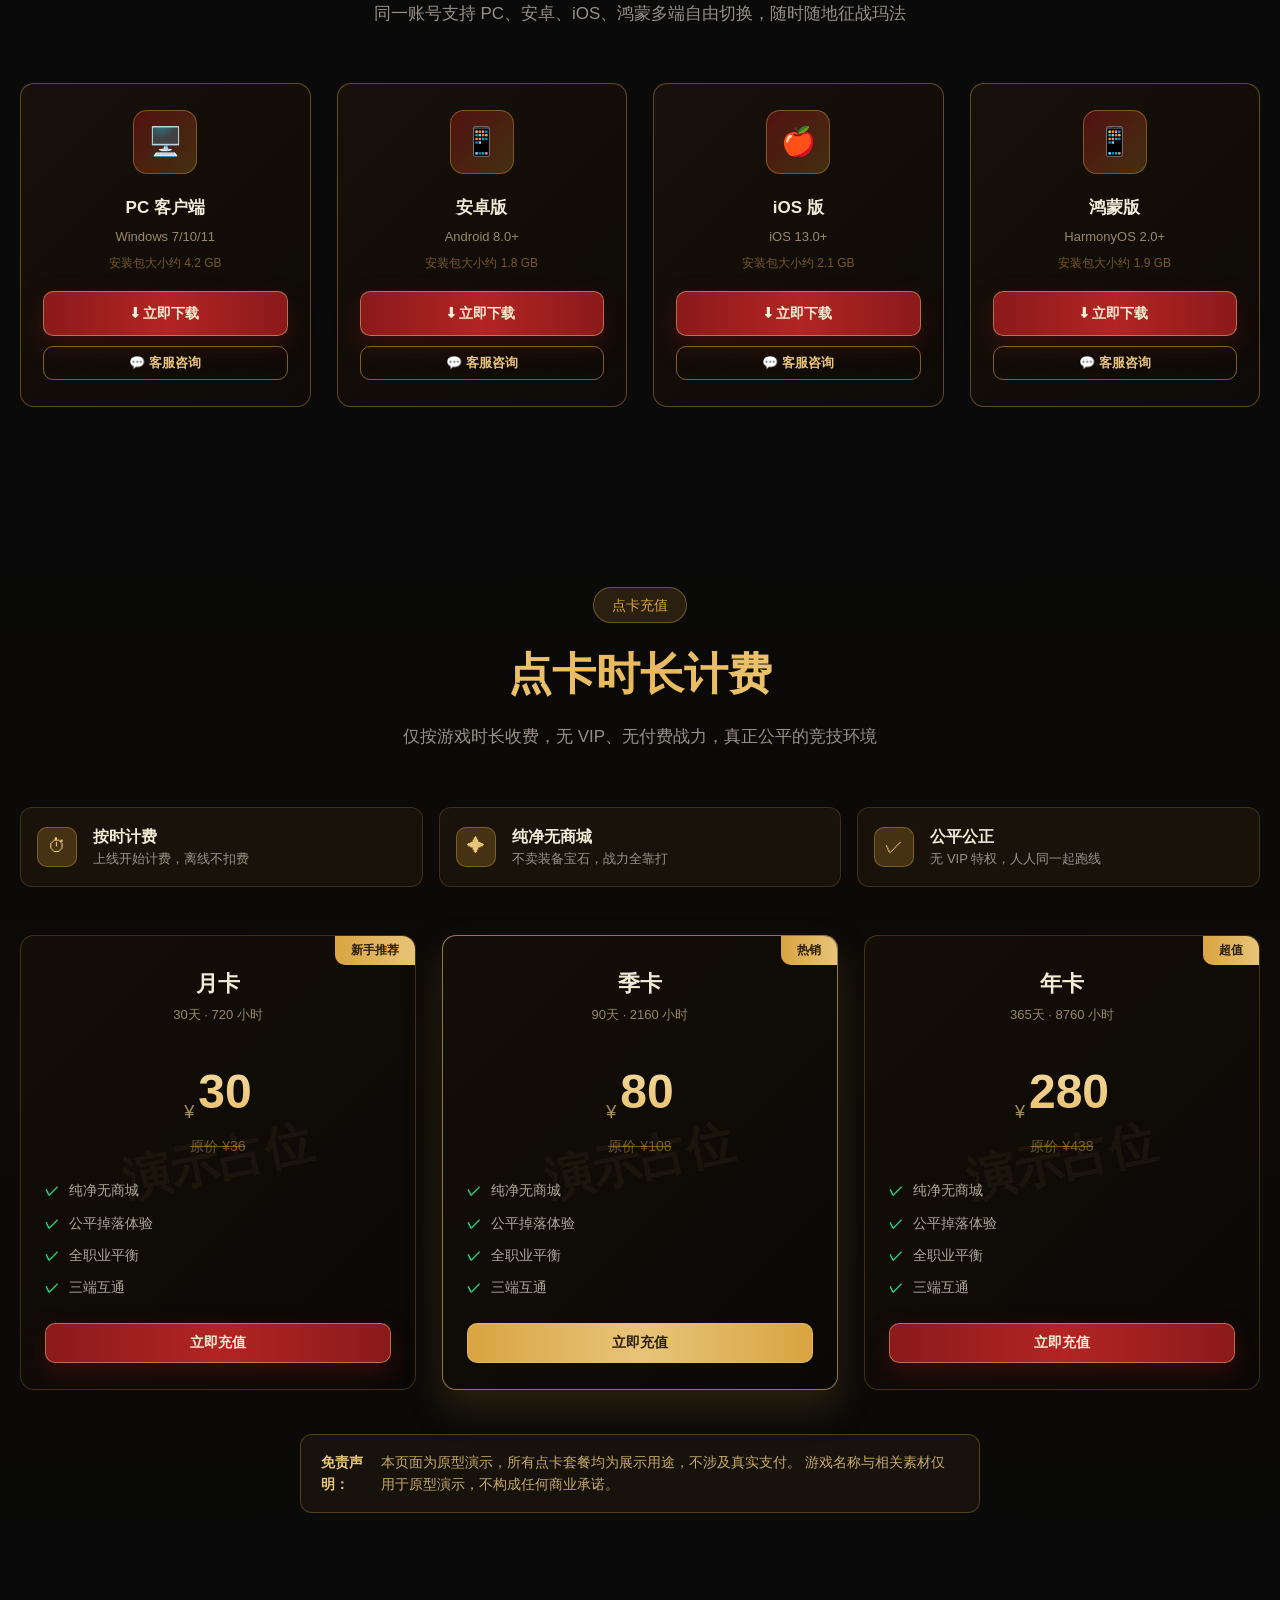
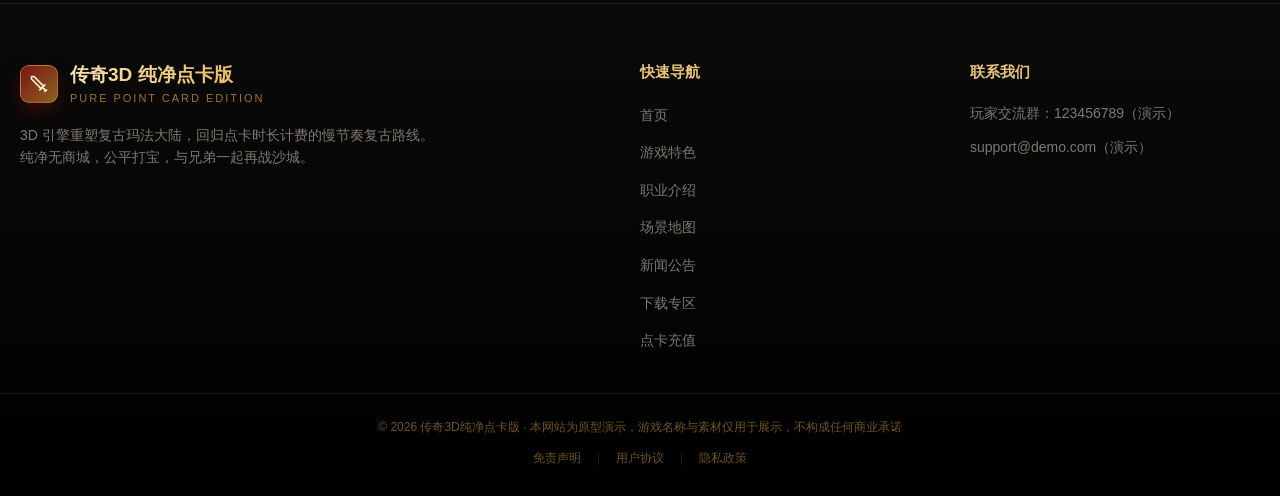
==== commit 581d5d06: "feat: 礼包内容改为删档测试福利（月卡+100万金币，用月卡得金条）" ====
--- a/index.html
+++ b/index.html
@@ -121,14 +121,14 @@
                 <span>即将开服</span>
               </div>
               <div class="gift-box">
-                <h3 class="gift-title">🎁 开服礼包</h3>
+                <h3 class="gift-title">🎁 测试福利礼包</h3>
                 <ul class="gift-list">
-                  <li><span>新手成长礼包</span><span>×1</span></li>
-                  <li><span>点卡时长奖励</span><span>5 小时</span></li>
-                  <li><span>专属开局称号</span><span>1 枚</span></li>
+                  <li><span>月卡（创角领取）</span><span>×1</span></li>
+                  <li><span>金币（创角领取）</span><span>100万</span></li>
+                  <li><span>金条（使用月卡后获得）</span><span>×1</span></li>
                 </ul>
                 <button class="btn btn-primary btn-gift" data-open-gift>立即领取</button>
-                <p class="gift-tip">礼包码开服后由专属客服登记发放</p>
+                <p class="gift-tip">不付费删档测试 · 11月20日10:00–11月26日</p>
               </div>
               <div class="server-demo">※ 以上为演示数据，非真实开服信息</div>
             </aside>
@@ -310,14 +310,14 @@
       <div class="dialog-backdrop" data-close-gift></div>
       <div class="dialog-panel" role="dialog" aria-modal="true">
         <button class="dialog-close" data-close-gift aria-label="关闭">×</button>
-        <h3>开服礼包领取</h3>
+        <h3>测试福利领取</h3>
         <ul class="gift-dialog-list">
-          <li>新手成长礼包 ×1</li>
-          <li>点卡时长奖励 5 小时</li>
-          <li>专属开局称号 1 枚</li>
+          <li>创角即领：月卡 ×1</li>
+          <li>创角即领：100万金币</li>
+          <li>使用月卡后直接获得：金条 ×1</li>
         </ul>
-        <p class="gift-dialog-note">礼包码将于开服后由专属客服发放，添加客服并登记角色名即可领取。</p>
-        <button class="btn btn-primary" data-open-wechat>添加客服领取礼包码</button>
+        <p class="gift-dialog-note">本次为不付费删档测试（2026年11月20日10:00–11月26日），福利创角自动发放；如有疑问可添加专属客服登记角色名。</p>
+        <button class="btn btn-primary" data-open-wechat>添加客服咨询福利详情</button>
       </div>
     </div>
     <!-- 公告详情弹窗 -->
--- a/css/style.css
+++ b/css/style.css
@@ -419,3 +419,17 @@
 .wechat-qr-tip { text-align: center; font-size: 14px; color: rgba(243,234,216,0.78); line-height: 1.8; }
 @media (max-width: 480px) { .wechat-qr-wrap img { width: 180px; } }
 .wechat-assist { margin-top: 10px; }
+
+/* ============ 开服礼包 ============ */
+.gift-box { margin-top: 18px; padding-top: 16px; border-top: 1px solid rgba(138, 100, 32, 0.3); }
+.gift-title { font-size: 16px; font-weight: 700; color: var(--gold); margin-bottom: 12px; text-align: center; }
+.gift-list { list-style: none; margin-bottom: 14px; }
+.gift-list li { display: flex; align-items: center; justify-content: space-between; padding: 9px 12px; margin-bottom: 8px; border-radius: 10px; background: rgba(0, 0, 0, 0.4); border: 1px solid rgba(138, 100, 32, 0.25); font-size: 14px; }
+.gift-list li span:first-child { color: rgba(243, 234, 216, 0.85); }
+.gift-list li span:last-child { color: var(--gold); font-weight: 700; }
+.btn-gift { width: 100%; margin-top: 4px; }
+.gift-tip { margin-top: 10px; text-align: center; font-size: 12px; color: rgba(217, 164, 65, 0.6); }
+.gift-dialog-list { list-style: none; margin: 6px 0 16px; }
+.gift-dialog-list li { padding: 10px 12px; margin-bottom: 8px; border-radius: 10px; background: rgba(0, 0, 0, 0.35); border: 1px solid rgba(138, 100, 32, 0.25); color: rgba(243, 234, 216, 0.85); }
+.gift-dialog-list li::before { content: '🎁 '; }
+.gift-dialog-note { font-size: 13px; line-height: 1.8; color: rgba(243, 234, 216, 0.65); margin-bottom: 18px; }
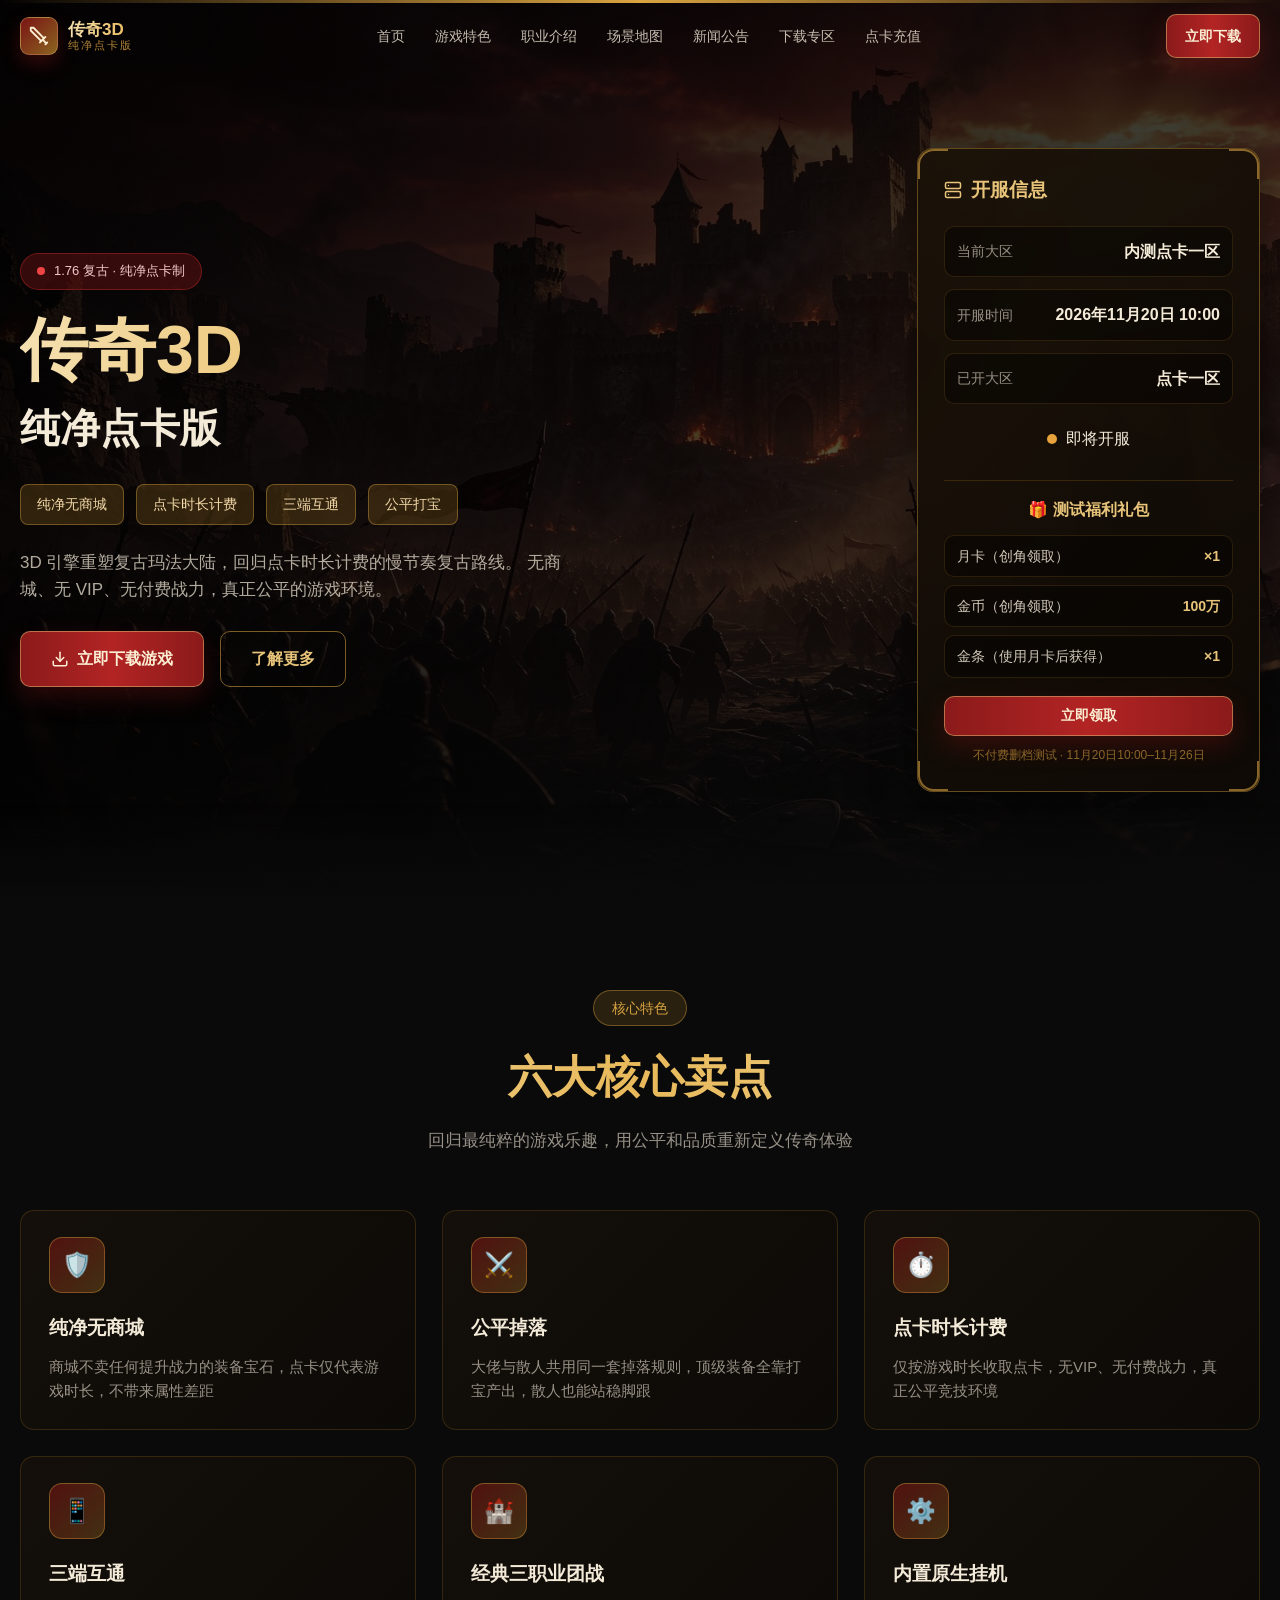
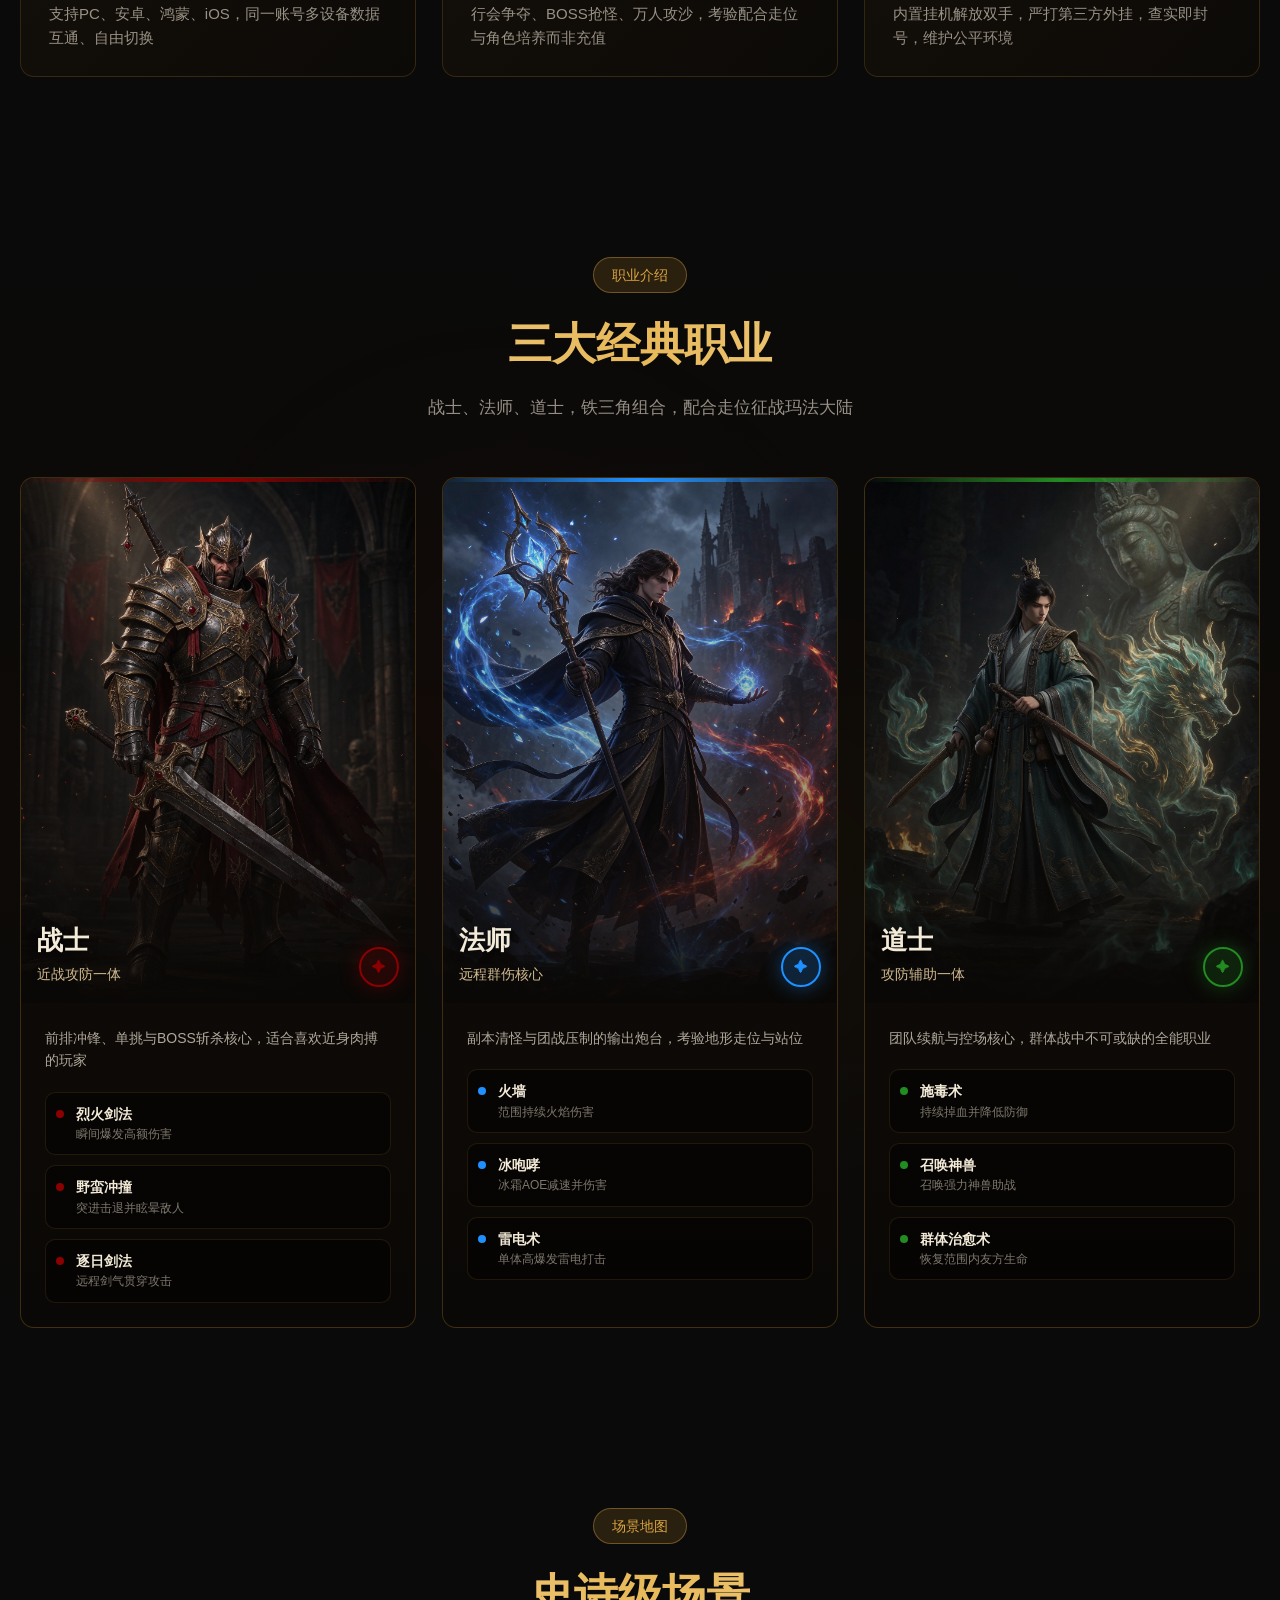
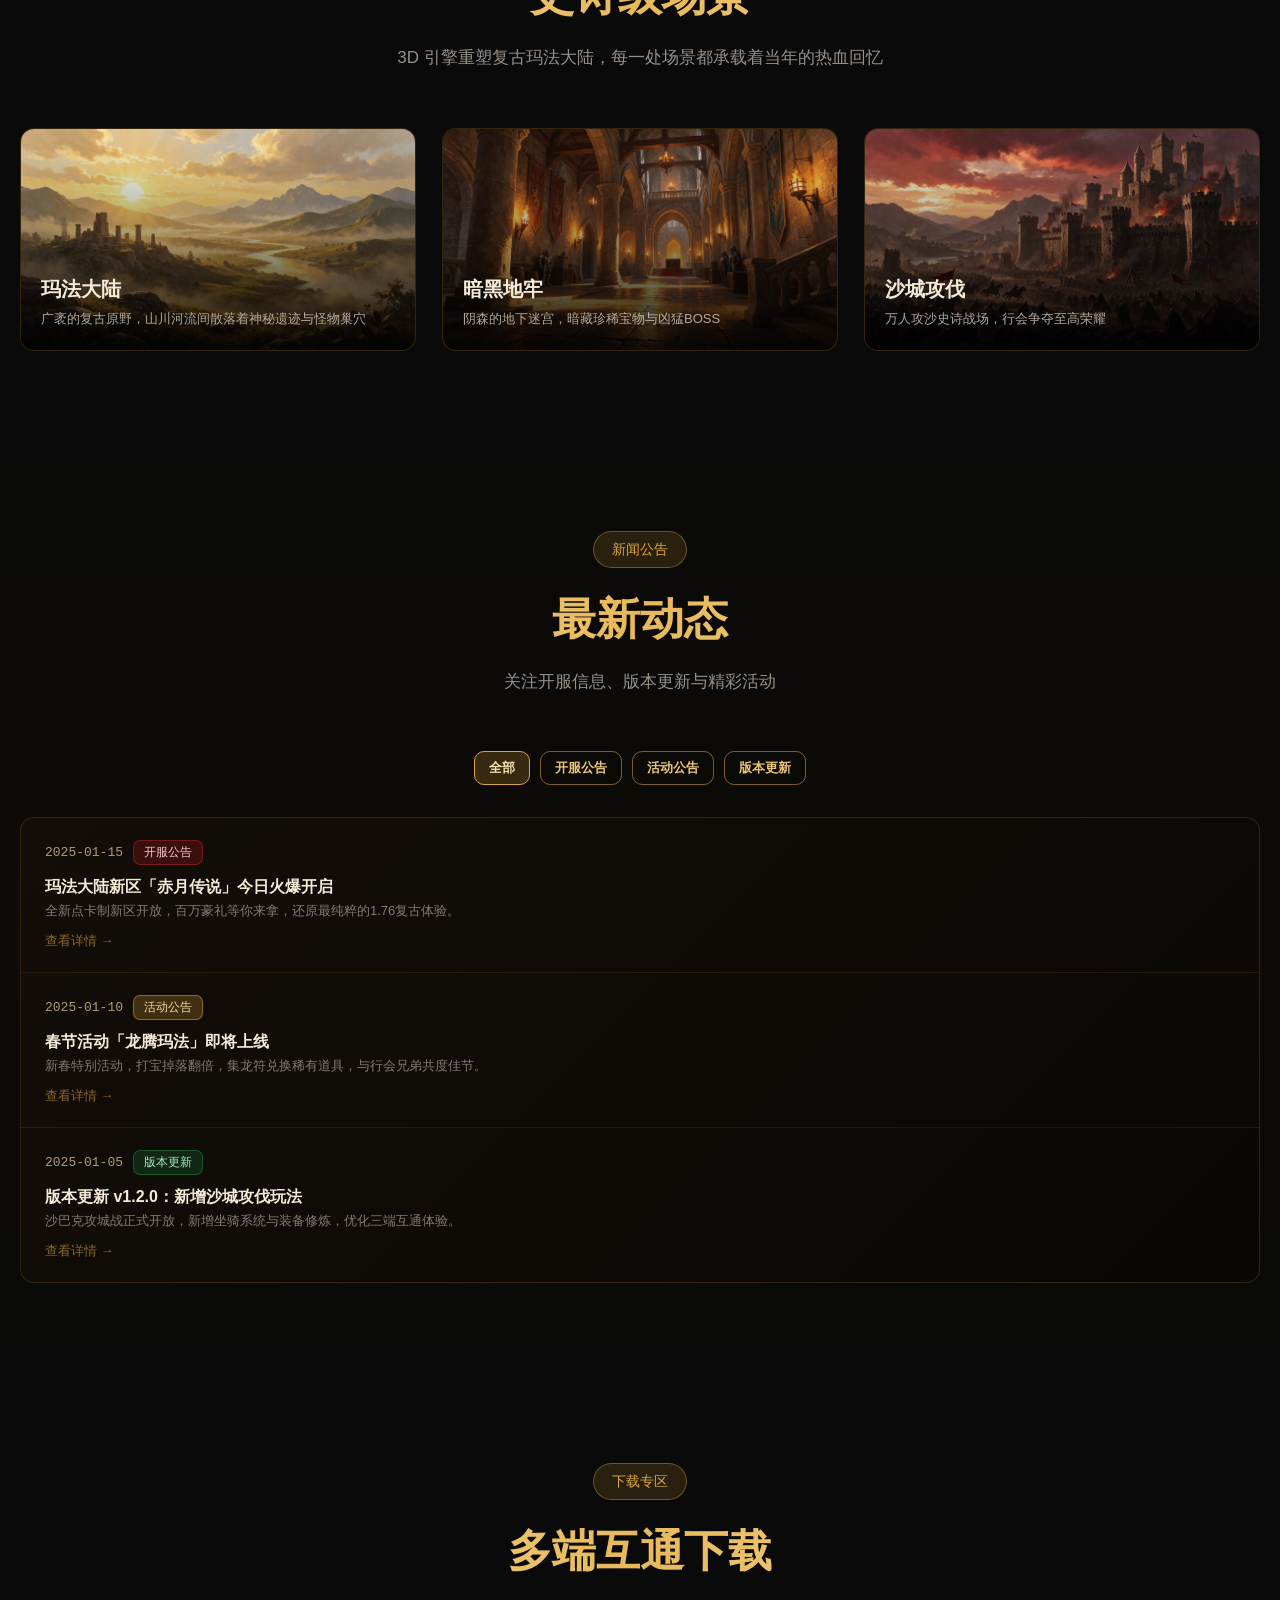
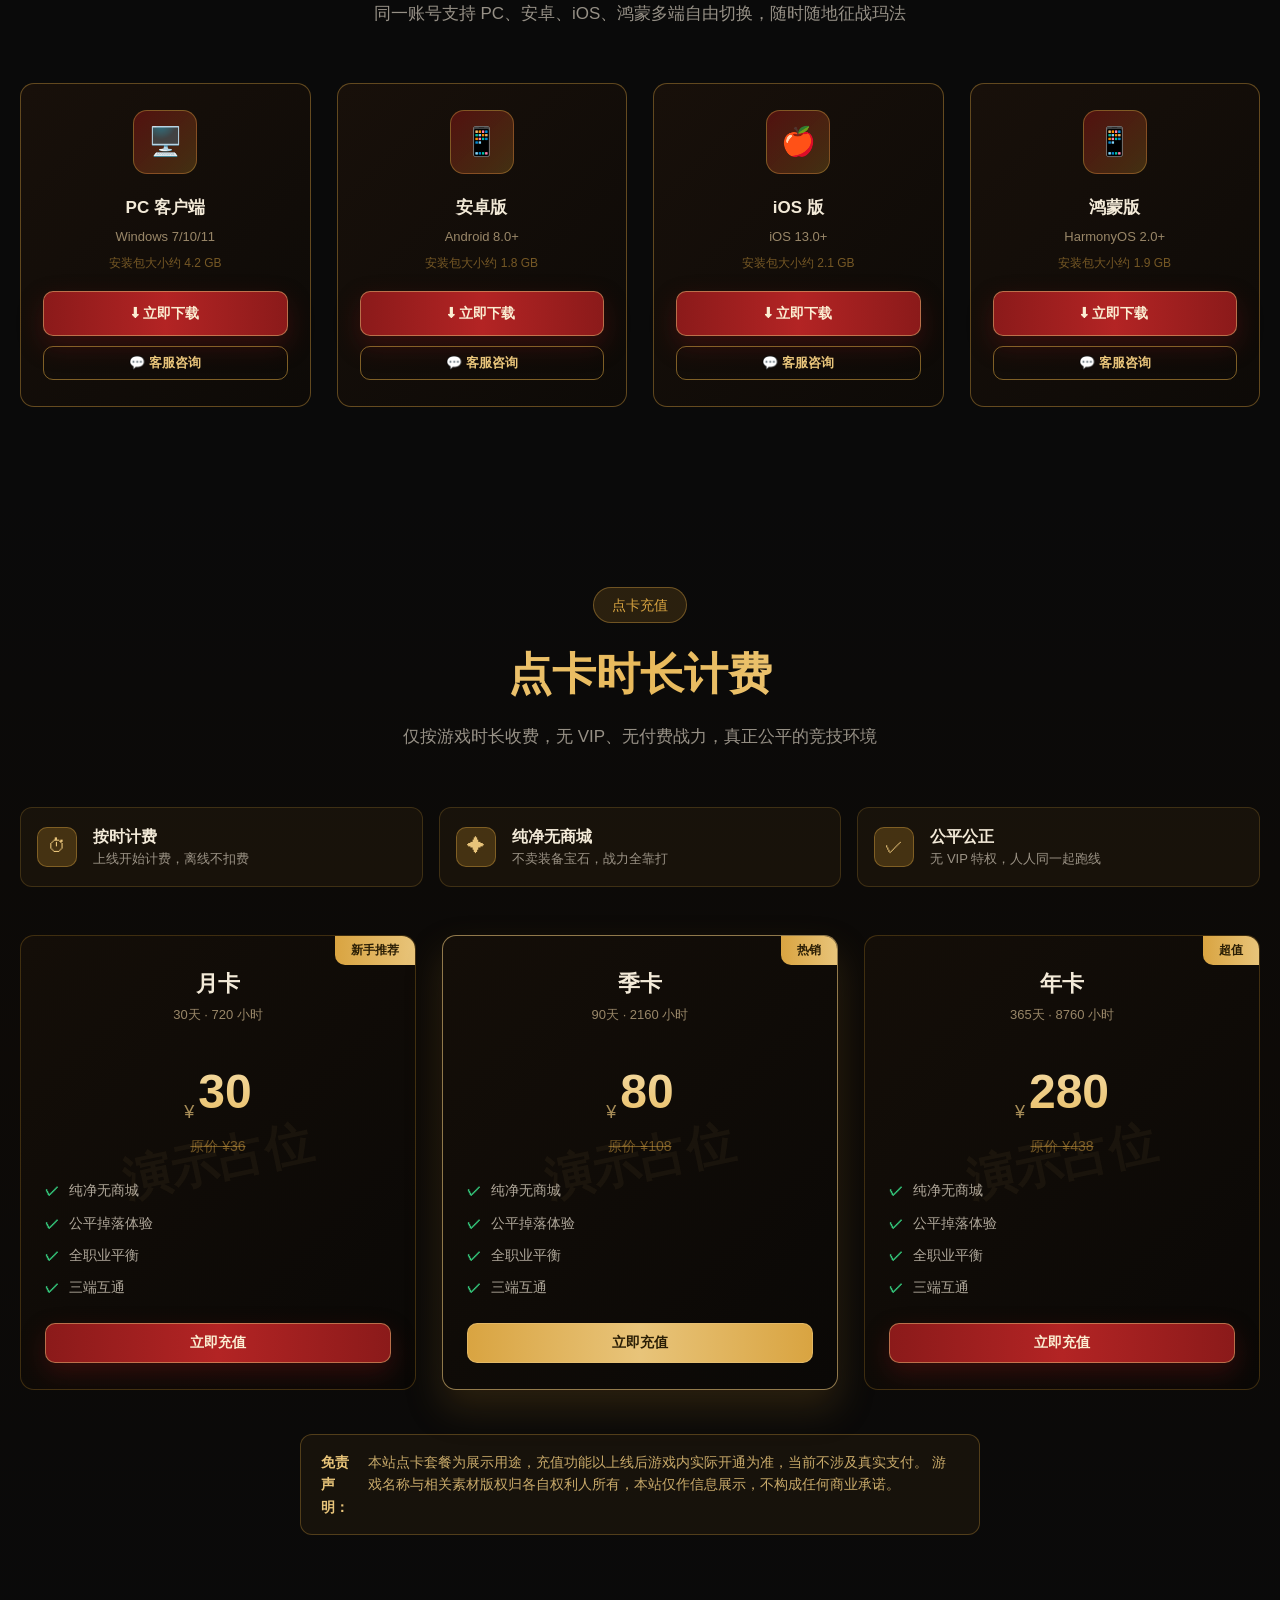
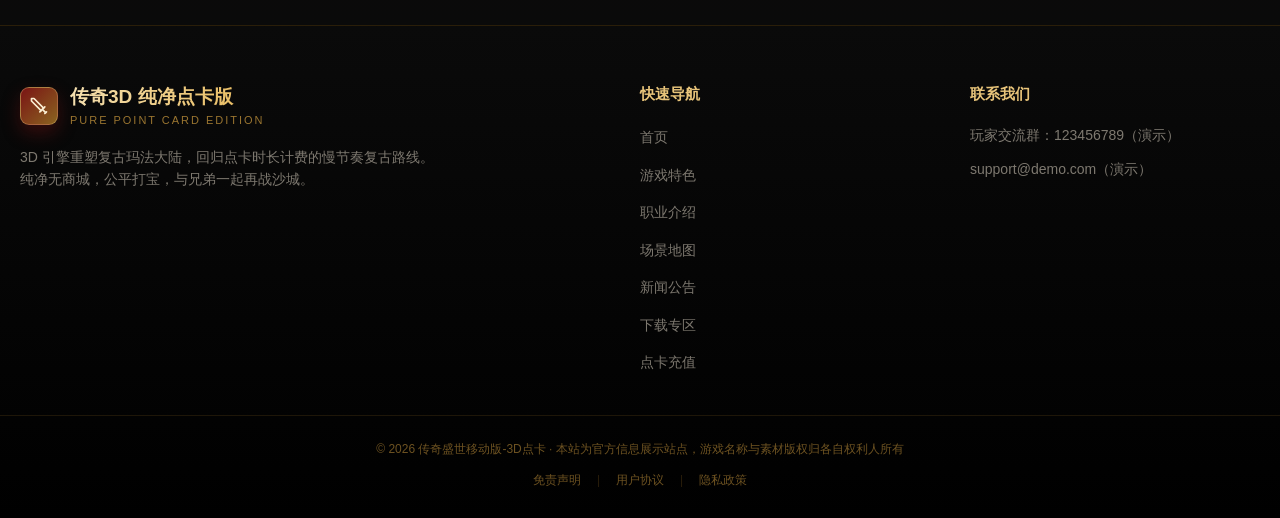
==== commit b47bfc03: "feat: 重写10篇测试公告攻略，更新SEO标签与客服微信，接入文章数据文件" ====
--- a/index.html
+++ b/index.html
@@ -3,9 +3,9 @@
   <head>
     <meta charset="UTF-8" />
     <meta name="viewport" content="width=device-width, initial-scale=1.0" />
-    <title>传奇3D纯净点卡版官网 - 纯净无商城 · 点卡时长计费 · 三端互通 · 公平打宝</title>
-    <meta name="description" content="《传奇3D纯净点卡版》：3D 引擎重塑复古玛法大陆，回归点卡时长计费，纯净无商城、无 VIP、无付费战力，战法道三职业，PC/安卓/iOS/鸿蒙三端互通，公平打宝。本页面为原型演示。" />
-    <meta name="keywords" content="传奇3D,纯净点卡版,复古传奇,点卡计费,公平打宝,三端互通" />
+    <title>传奇盛世移动版下载官网_传奇盛世3D点卡版_传奇3d点卡版下载官网-官方站点</title>
+    <meta name="description" content="传奇盛世移动版-3D点卡 不付费删档测试开启：2026年11月20日10:00至11月26日，创角领月卡与100万金币，使用月卡可得金条；战法道三职业、PC/安卓/iOS/鸿蒙三端互通、公平打宝。专属客服微信 Roudd666880。" />
+    <meta name="keywords" content="传奇盛世移动版下载官网,传奇盛世3d点卡版下载官网,传奇盛世3D点卡版下载官网,传奇3d点卡版下载官网,传奇盛世移动版,3D点卡,删档测试,公平打宝" />
     <!-- 百度站长验证：标签验证时在下一行填入 <meta name="baidu-site-verification" content="百度后台提供的验证码" />；文件验证则把百度下载的验证 .html 上传到站点根目录 -->
     <link rel="icon" href="data:image/svg+xml,%3Csvg xmlns='http://www.w3.org/2000/svg' viewBox='0 0 32 32'%3E%3Crect width='32' height='32' rx='6' fill='%237a1414'/%3E%3Cpath d='M16 6l3 3-8 8-3-3zM10 19l3 3-4 4-3-3zM19 13l3 3 4-4-3-3z' fill='%23e8c47a'/%3E%3C/svg%3E" />
     <link rel="stylesheet" href="./css/style.css" />
@@ -130,7 +130,6 @@
                 <button class="btn btn-primary btn-gift" data-open-gift>立即领取</button>
                 <p class="gift-tip">不付费删档测试 · 11月20日10:00–11月26日</p>
               </div>
-              <div class="server-demo">※ 以上为演示数据，非真实开服信息</div>
             </aside>
           </div>
         </div>
@@ -232,8 +231,8 @@
 
           <div class="recharge-notice">
             <strong>免责声明：</strong>
-            本页面为原型演示，所有点卡套餐均为展示用途，不涉及真实支付。
-            游戏名称与相关素材仅用于原型演示，不构成任何商业承诺。
+            本站点卡套餐为展示用途，充值功能以上线后游戏内实际开通为准，当前不涉及真实支付。
+            游戏名称与相关素材版权归各自权利人所有，本站仅作信息展示，不构成任何商业承诺。
           </div>
         </div>
       </section>
@@ -273,7 +272,7 @@
       </div>
 
       <div class="container footer-bottom">
-        <p>© <span id="year">2025</span> 传奇3D纯净点卡版 · 本网站为原型演示，游戏名称与素材仅用于展示，不构成任何商业承诺</p>
+        <p>© <span id="year">2025</span> 传奇盛世移动版-3D点卡 · 本站为官方信息展示站点，游戏名称与素材版权归各自权利人所有</p>
         <div class="footer-legal">
           <span>免责声明</span><i>|</i><span>用户协议</span><i>|</i><span>隐私政策</span>
         </div>
@@ -303,6 +302,7 @@
           <img src="./images/wechat-qr.png" alt="专属客服微信二维码" />
         </div>
         <p class="wechat-qr-tip">扫码添加专属客服，预约游戏下载，获取开服公告与版本资讯</p>
+        <p class="wechat-qr-tip wechat-id">客服微信：Roudd666880</p>
       </div>
     </div>
     <!-- 开服礼包领取弹窗 -->
@@ -331,13 +331,13 @@
           <span id="dialog-date"></span>
         </div>
         <div class="dialog-body" id="dialog-content"></div>
-        <div class="dialog-demo">以上为演示公告内容，非真实信息</div>
       </div>
     </div>
 
     <!-- Toast 提示 -->
     <div class="toast" id="toast" role="status" aria-live="polite"></div>
 
+    <script src="./js/news-data.js"></script>
     <script src="./js/main.js"></script>
   </body>
-</html>+</html>
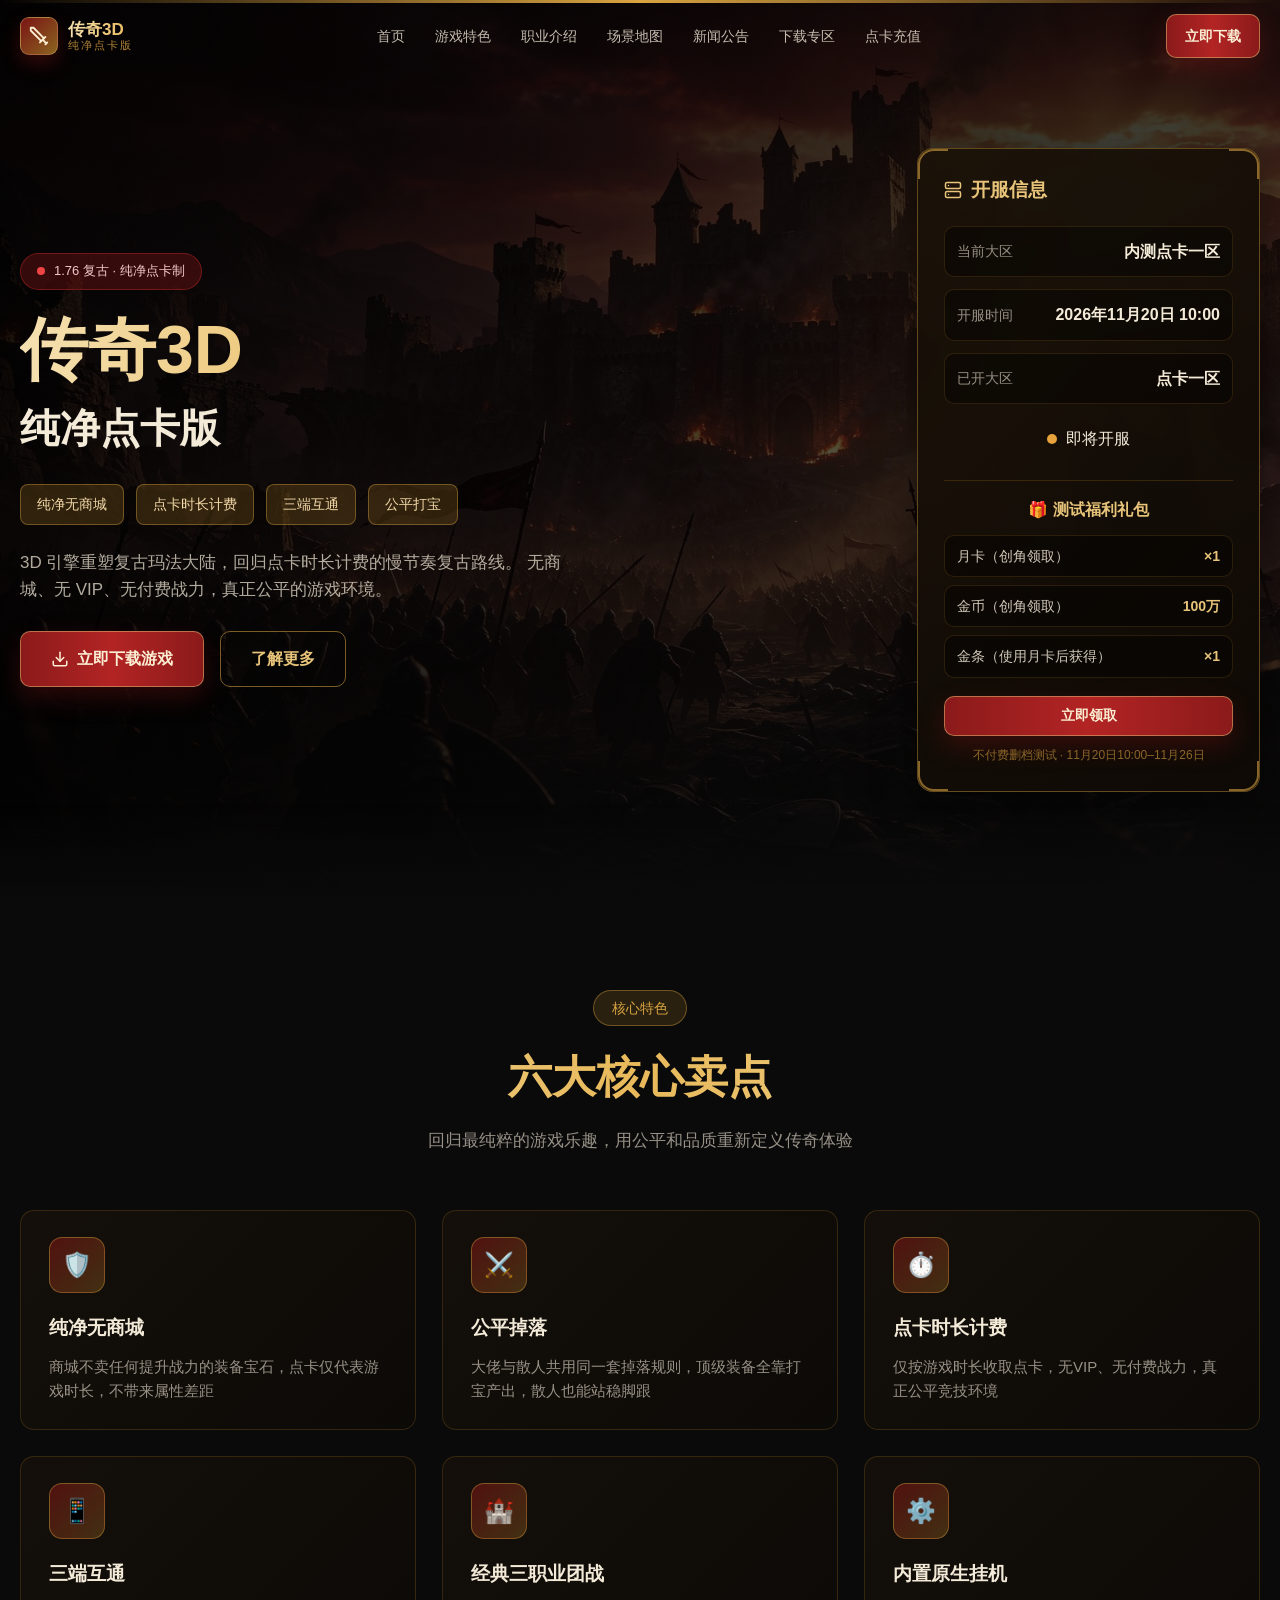
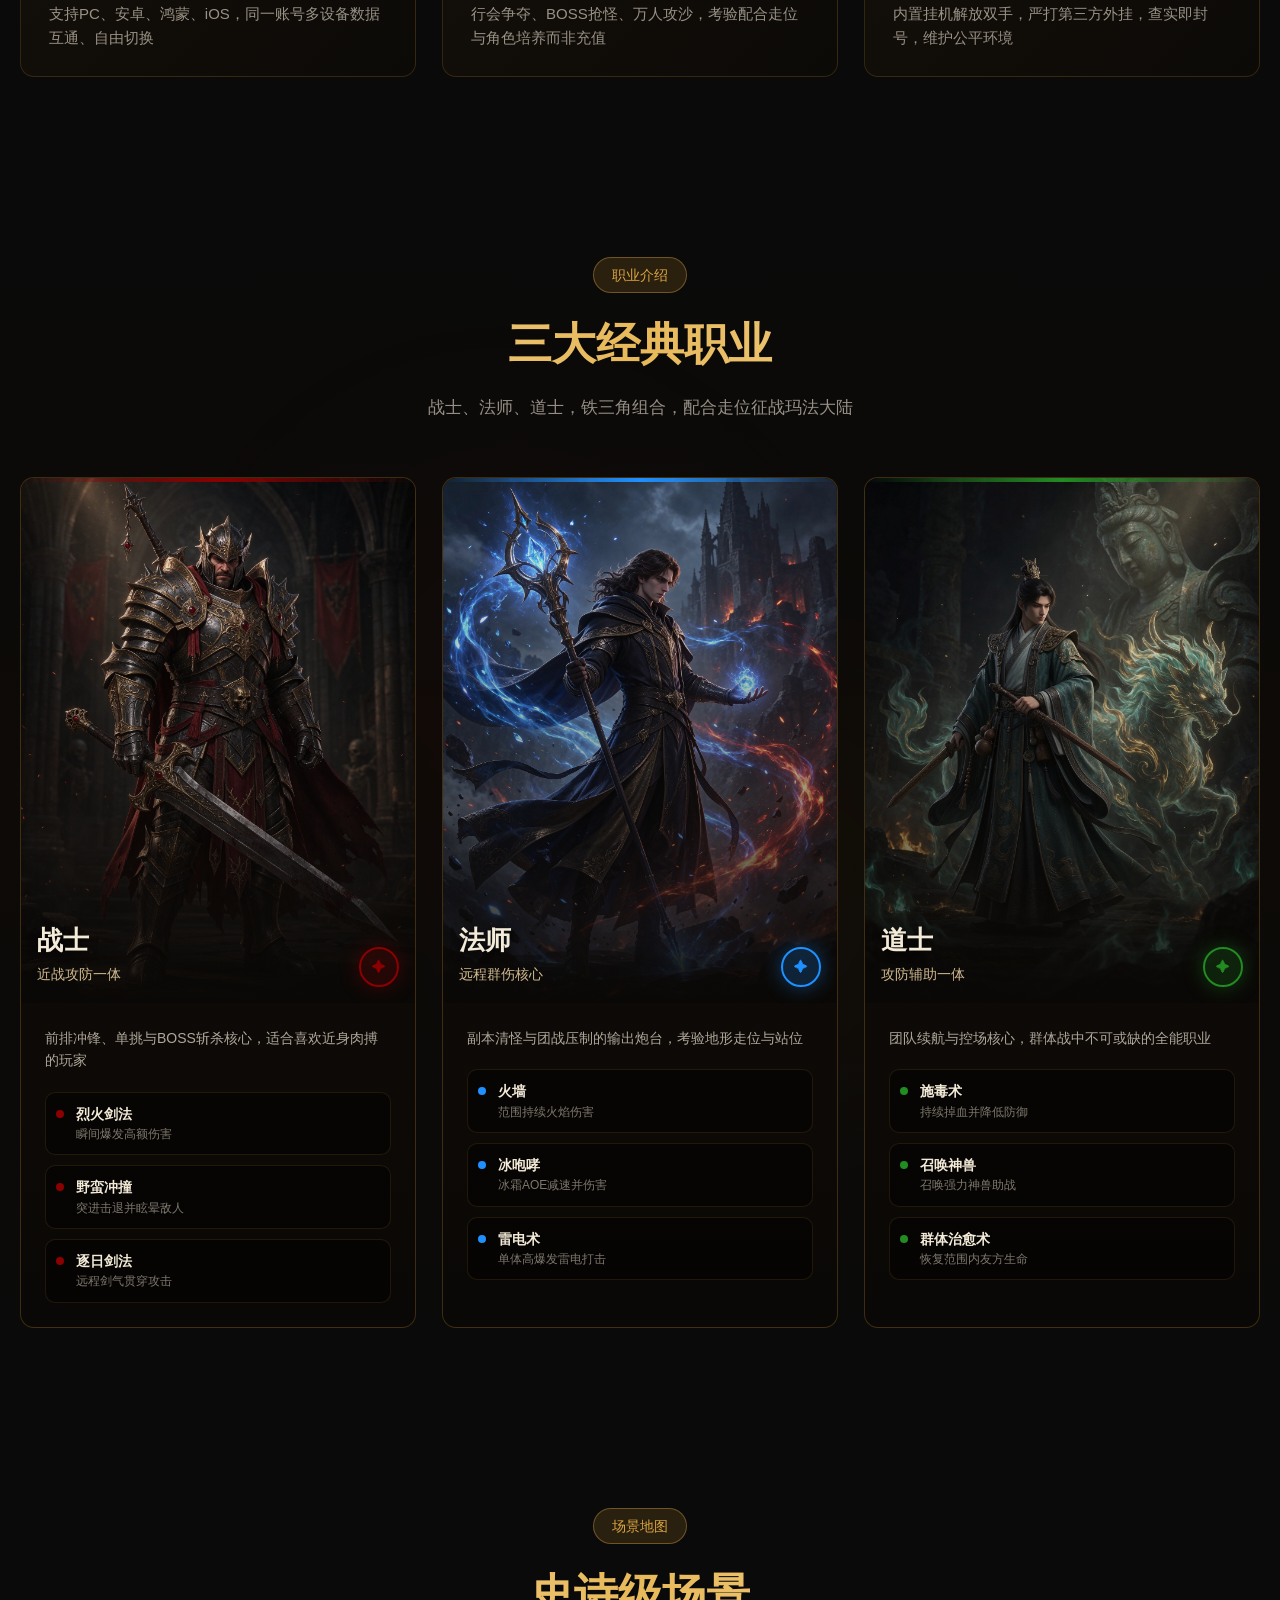
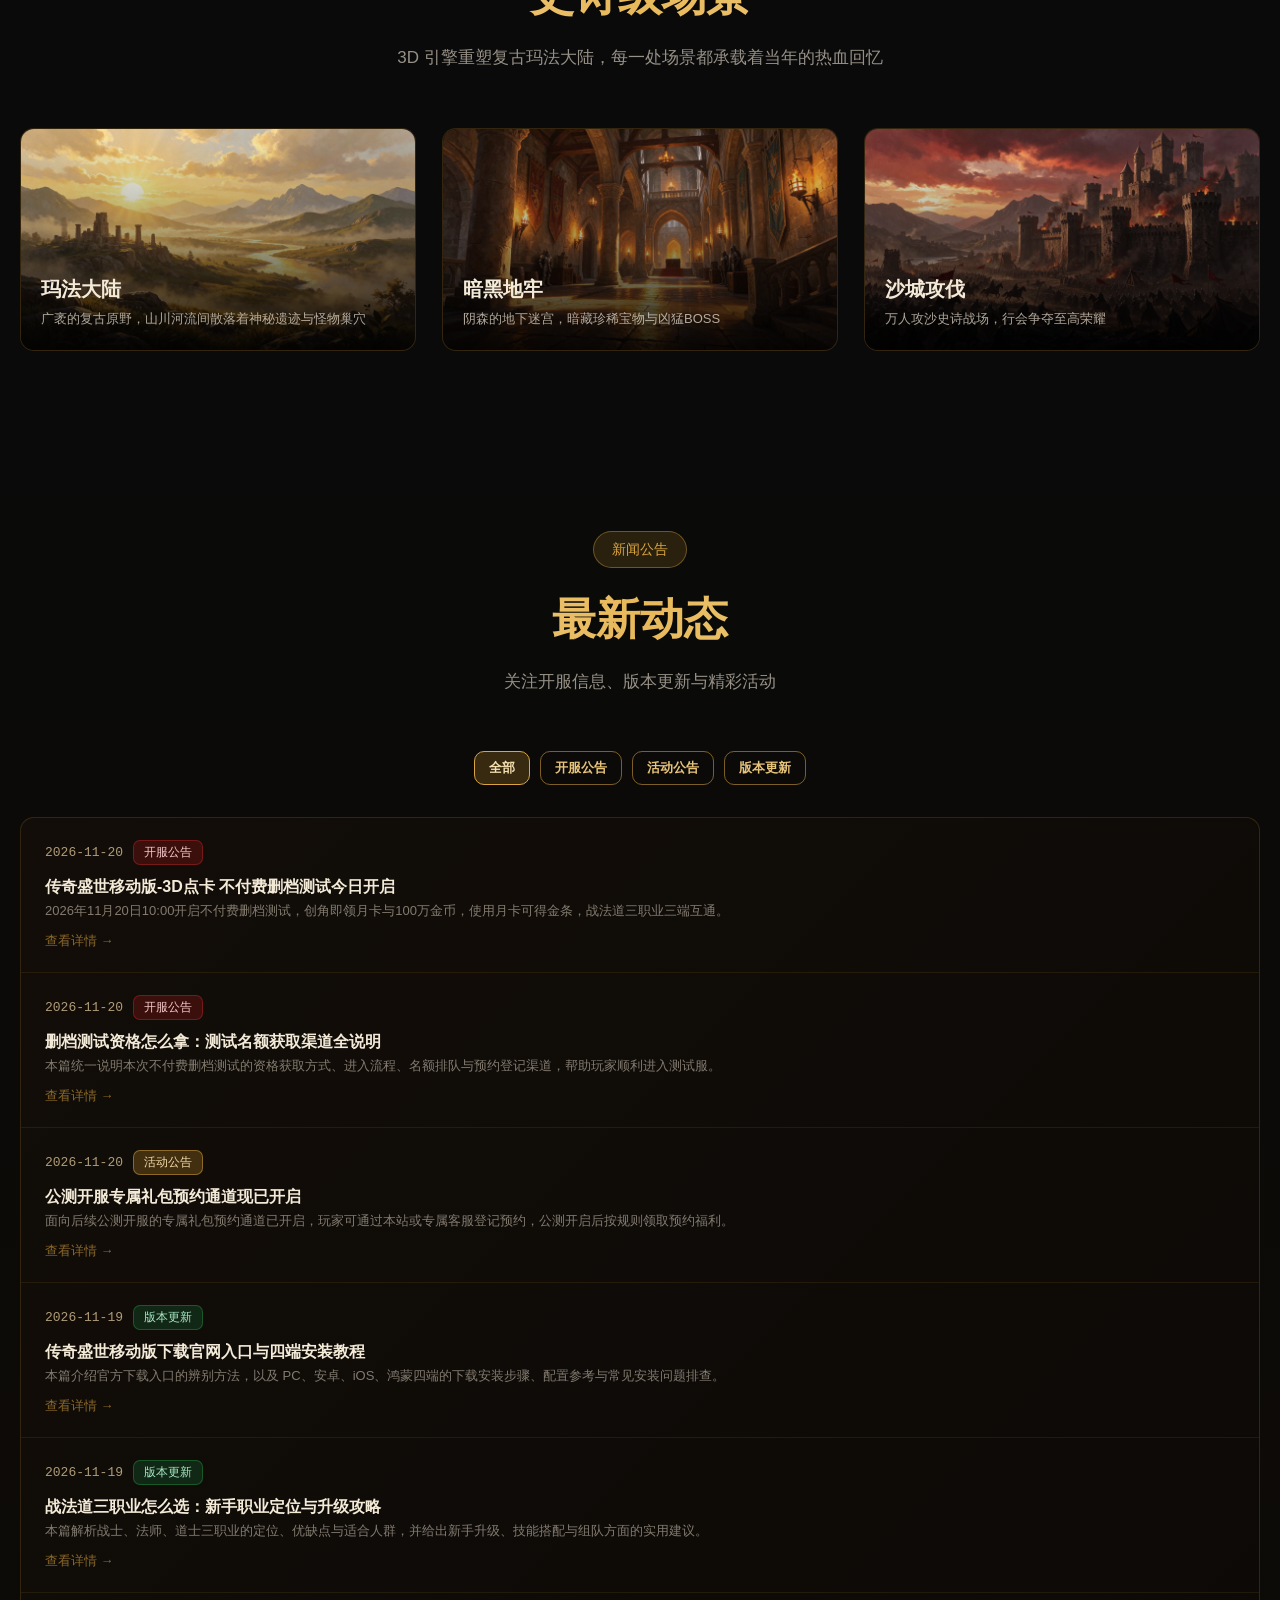
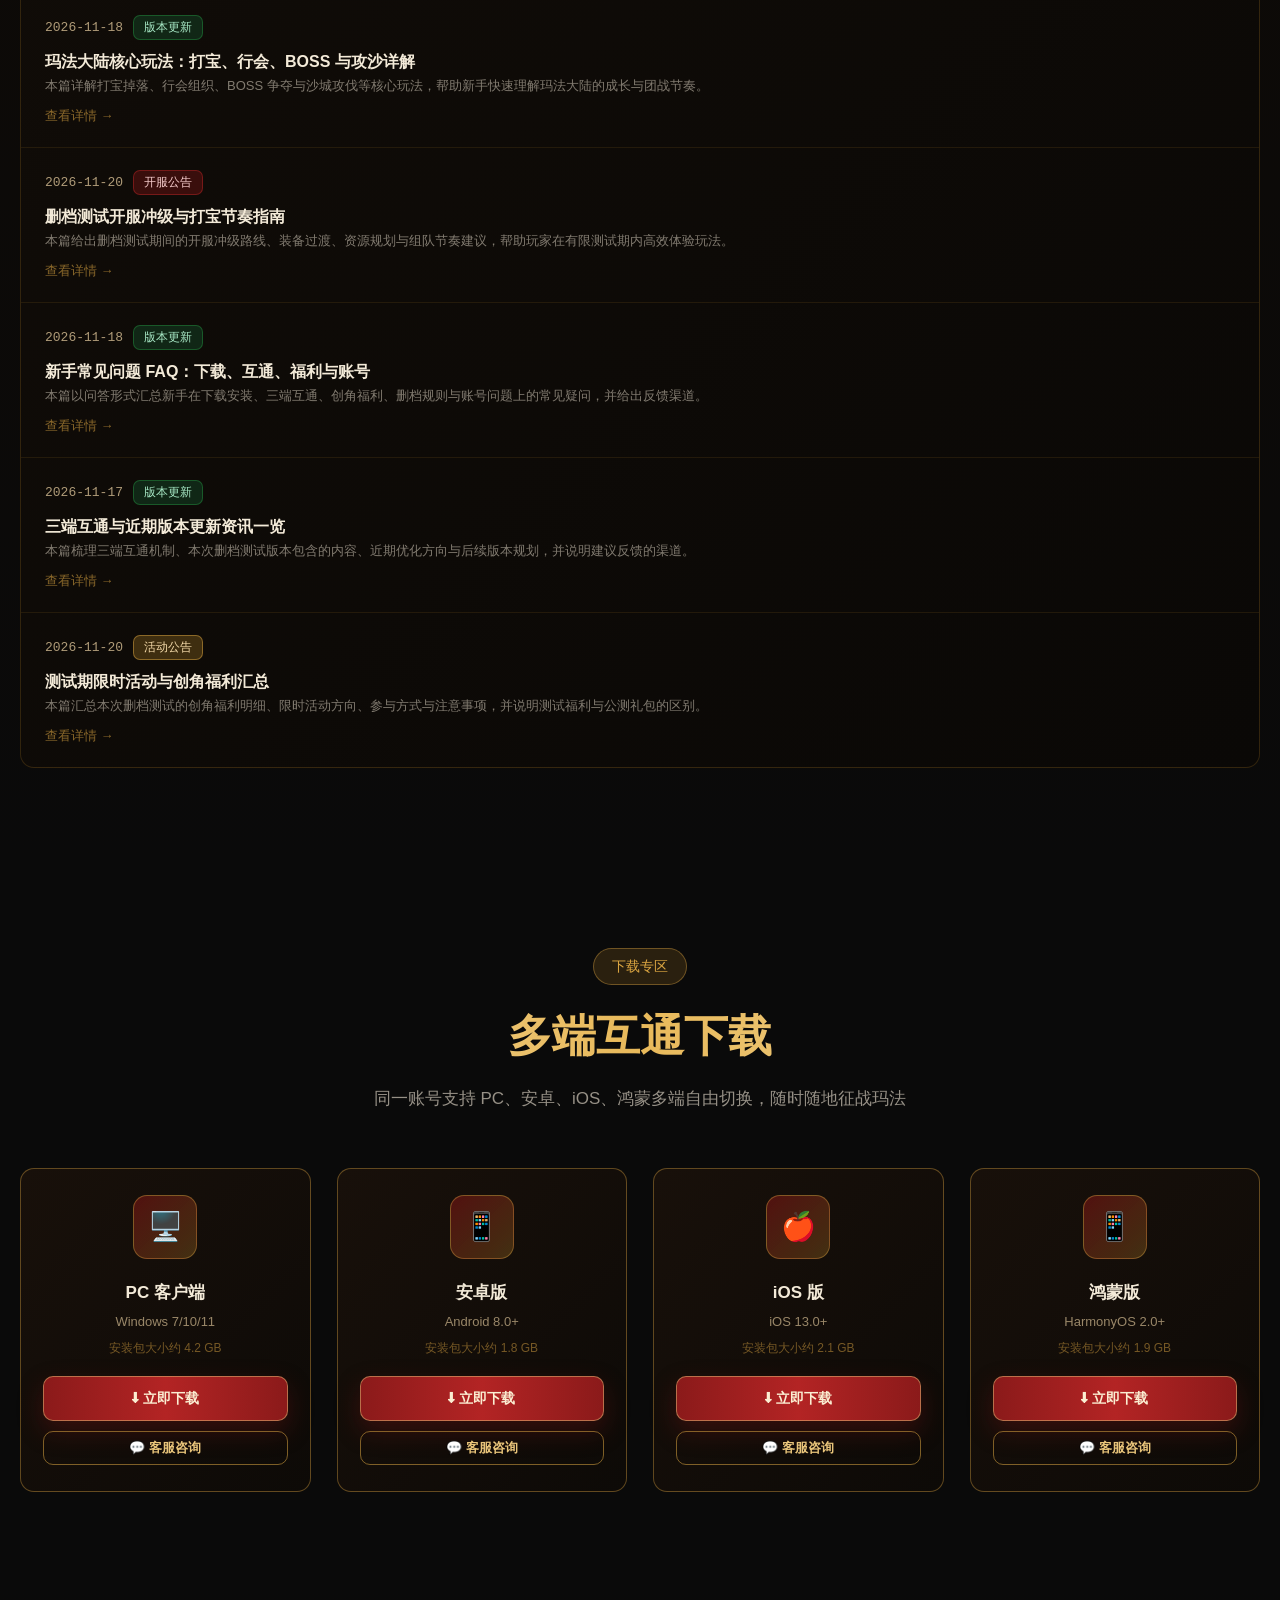
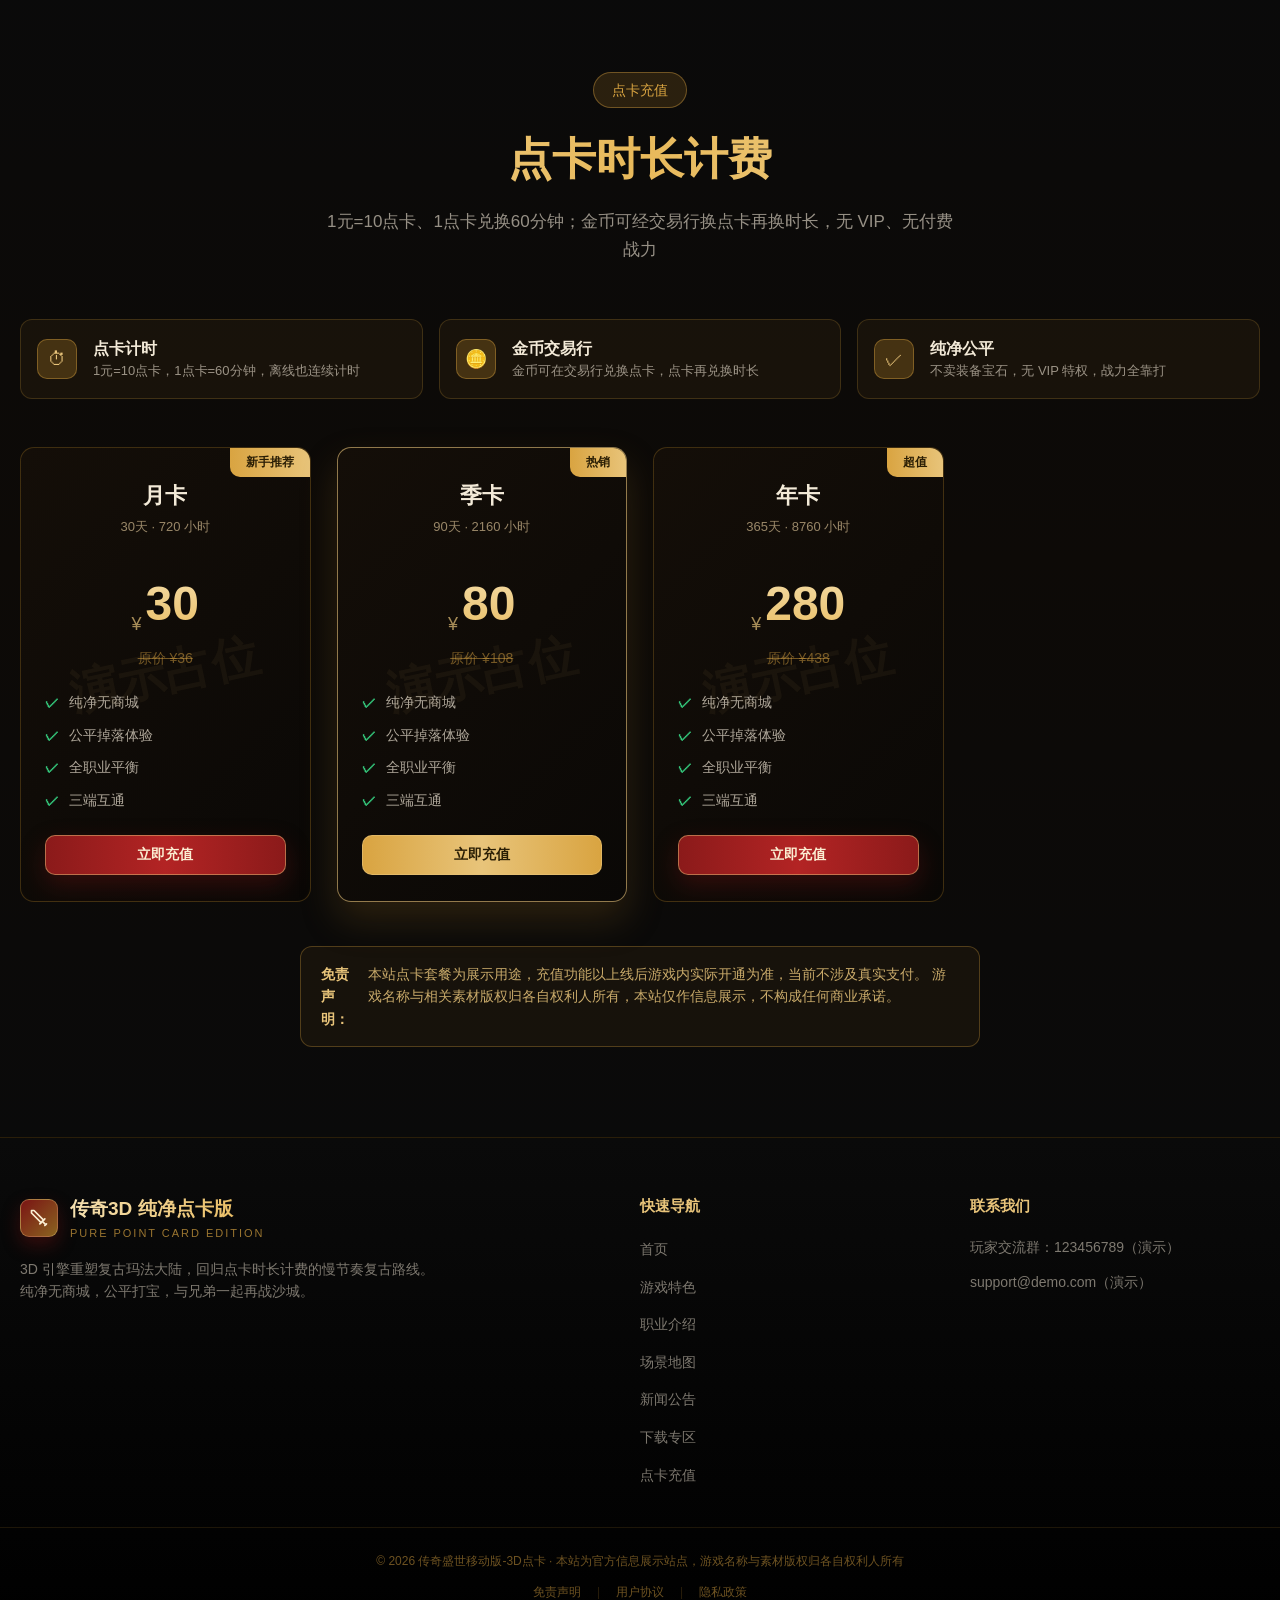
==== commit fe2fe0c8: "feat: 充值区改为8档点卡，补充汇率/离线计时/金币交易行规则，移除月季年卡" ====
--- a/index.html
+++ b/index.html
@@ -209,25 +209,25 @@
           <div class="section-head">
             <span class="section-tag">点卡充值</span>
             <h2 class="section-title gold-text">点卡时长计费</h2>
-            <p class="section-desc">仅按游戏时长收费，无 VIP、无付费战力，真正公平的竞技环境</p>
+            <p class="section-desc">1元=10点卡、1点卡兑换60分钟；金币可经交易行换点卡再换时长，无 VIP、无付费战力</p>
           </div>
 
           <div class="recharge-guarantees">
             <div class="guarantee">
               <span class="guarantee-icon">⏱</span>
-              <div><h4>按时计费</h4><p>上线开始计费，离线不扣费</p></div>
+              <div><h4>点卡计时</h4><p>1元=10点卡，1点卡=60分钟，离线也连续计时</p></div>
             </div>
             <div class="guarantee">
-              <span class="guarantee-icon">✦</span>
-              <div><h4>纯净无商城</h4><p>不卖装备宝石，战力全靠打</p></div>
+              <span class="guarantee-icon">🪙</span>
+              <div><h4>金币交易行</h4><p>金币可在交易行兑换点卡，点卡再兑换时长</p></div>
             </div>
             <div class="guarantee">
               <span class="guarantee-icon">✓</span>
-              <div><h4>公平公正</h4><p>无 VIP 特权，人人同一起跑线</p></div>
-            </div>
-          </div>
-
-          <div class="grid grid-3 recharge-grid" id="recharge-grid"></div>
+              <div><h4>纯净公平</h4><p>不卖装备宝石，无 VIP 特权，战力全靠打</p></div>
+            </div>
+          </div>
+
+          <div class="grid grid-4 recharge-grid" id="recharge-grid"></div>
 
           <div class="recharge-notice">
             <strong>免责声明：</strong>
--- a/css/style.css
+++ b/css/style.css
@@ -432,4 +432,5 @@
 .gift-dialog-list { list-style: none; margin: 6px 0 16px; }
 .gift-dialog-list li { padding: 10px 12px; margin-bottom: 8px; border-radius: 10px; background: rgba(0, 0, 0, 0.35); border: 1px solid rgba(138, 100, 32, 0.25); color: rgba(243, 234, 216, 0.85); }
 .gift-dialog-list li::before { content: '🎁 '; }
-.gift-dialog-note { font-size: 13px; line-height: 1.8; color: rgba(243, 234, 216, 0.65); margin-bottom: 18px; }+.gift-dialog-note { font-size: 13px; line-height: 1.8; color: rgba(243, 234, 216, 0.65); margin-bottom: 18px; }
+.wechat-id { font-weight: 700; color: var(--gold); letter-spacing: .5px; margin-top: 10px; }
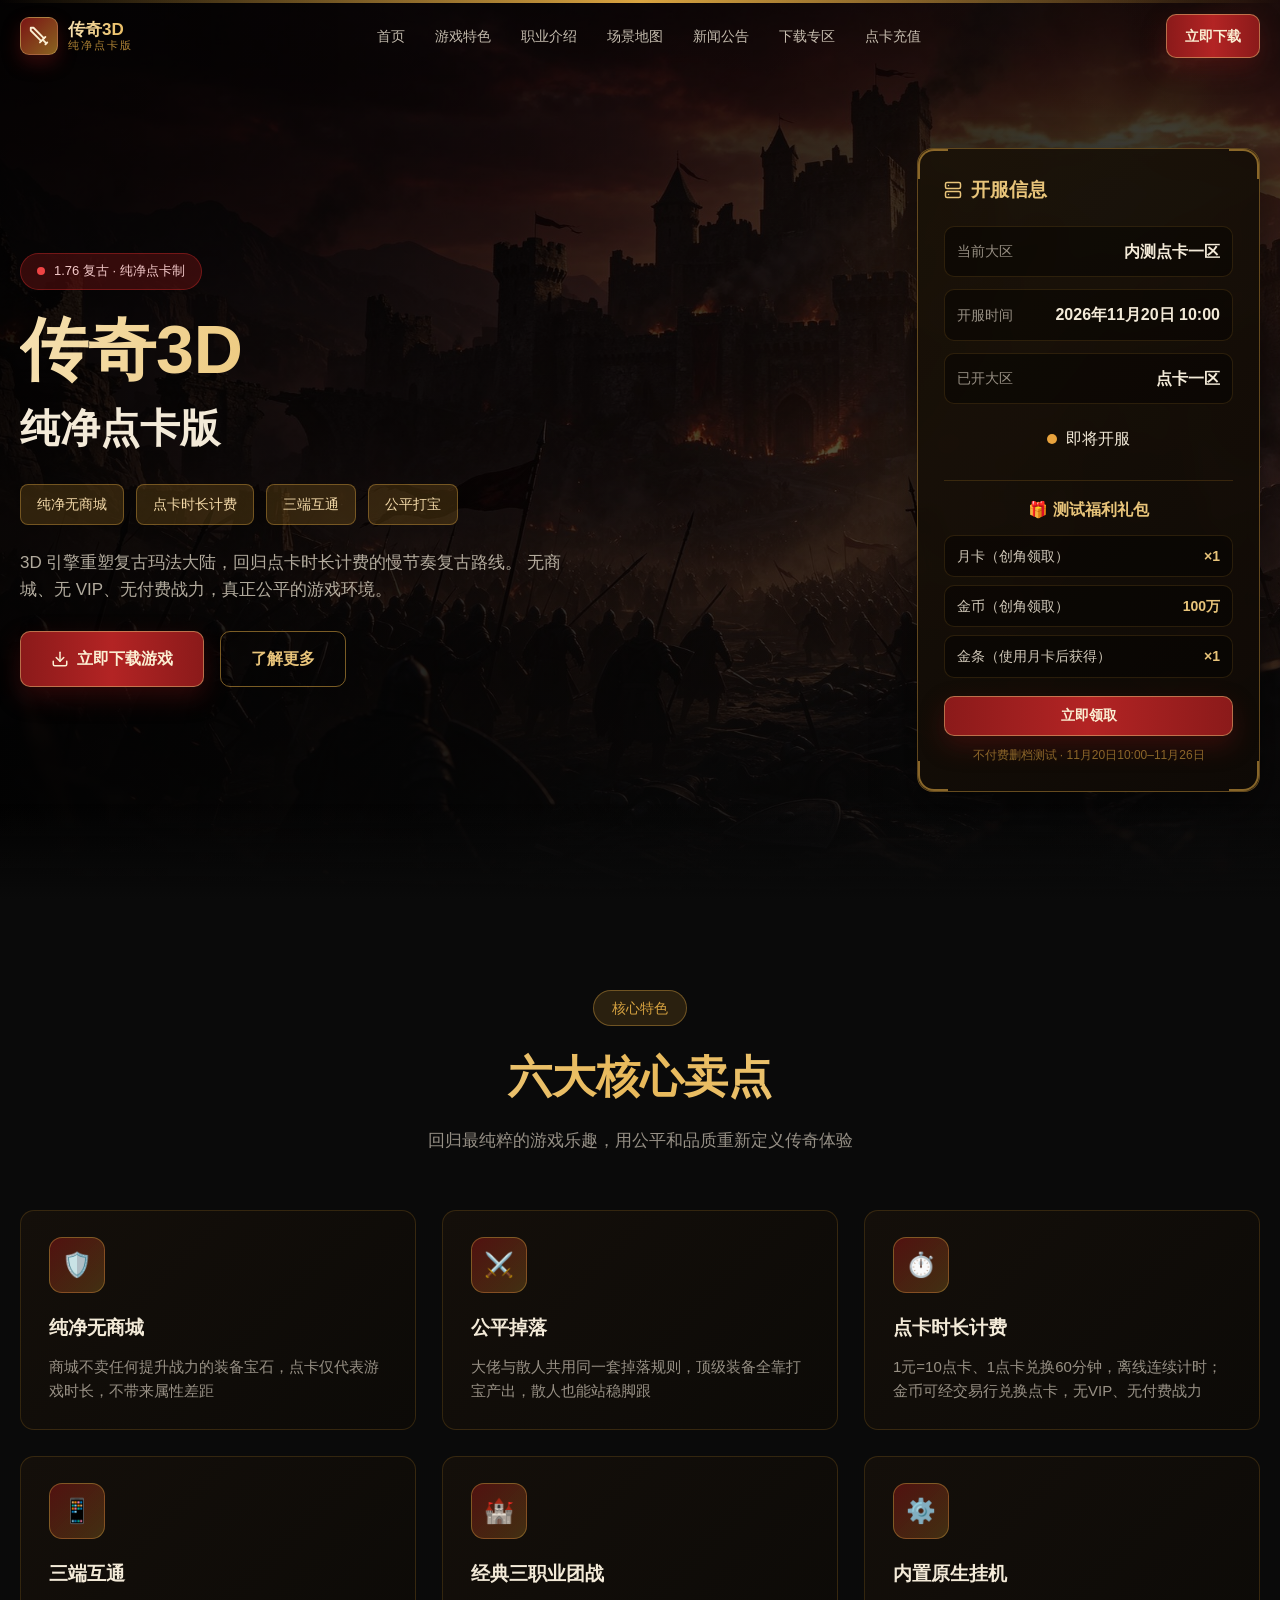
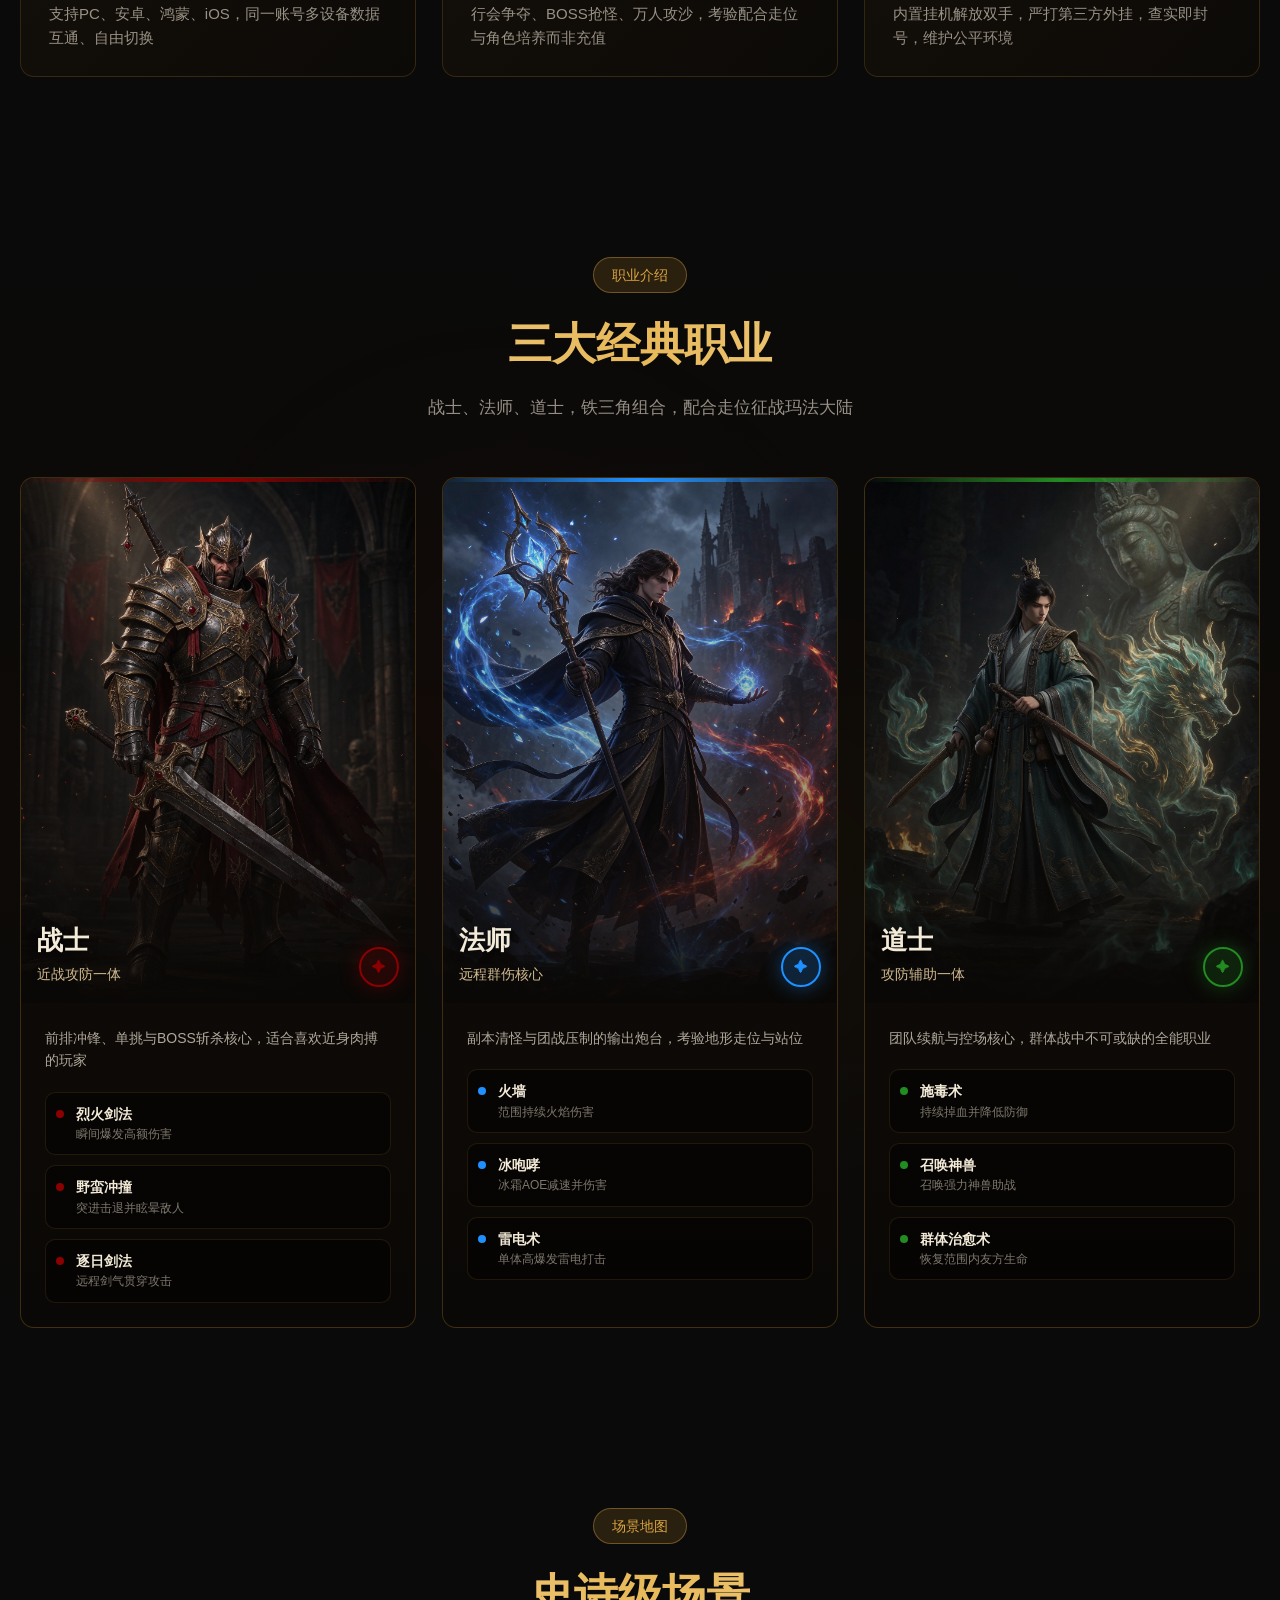
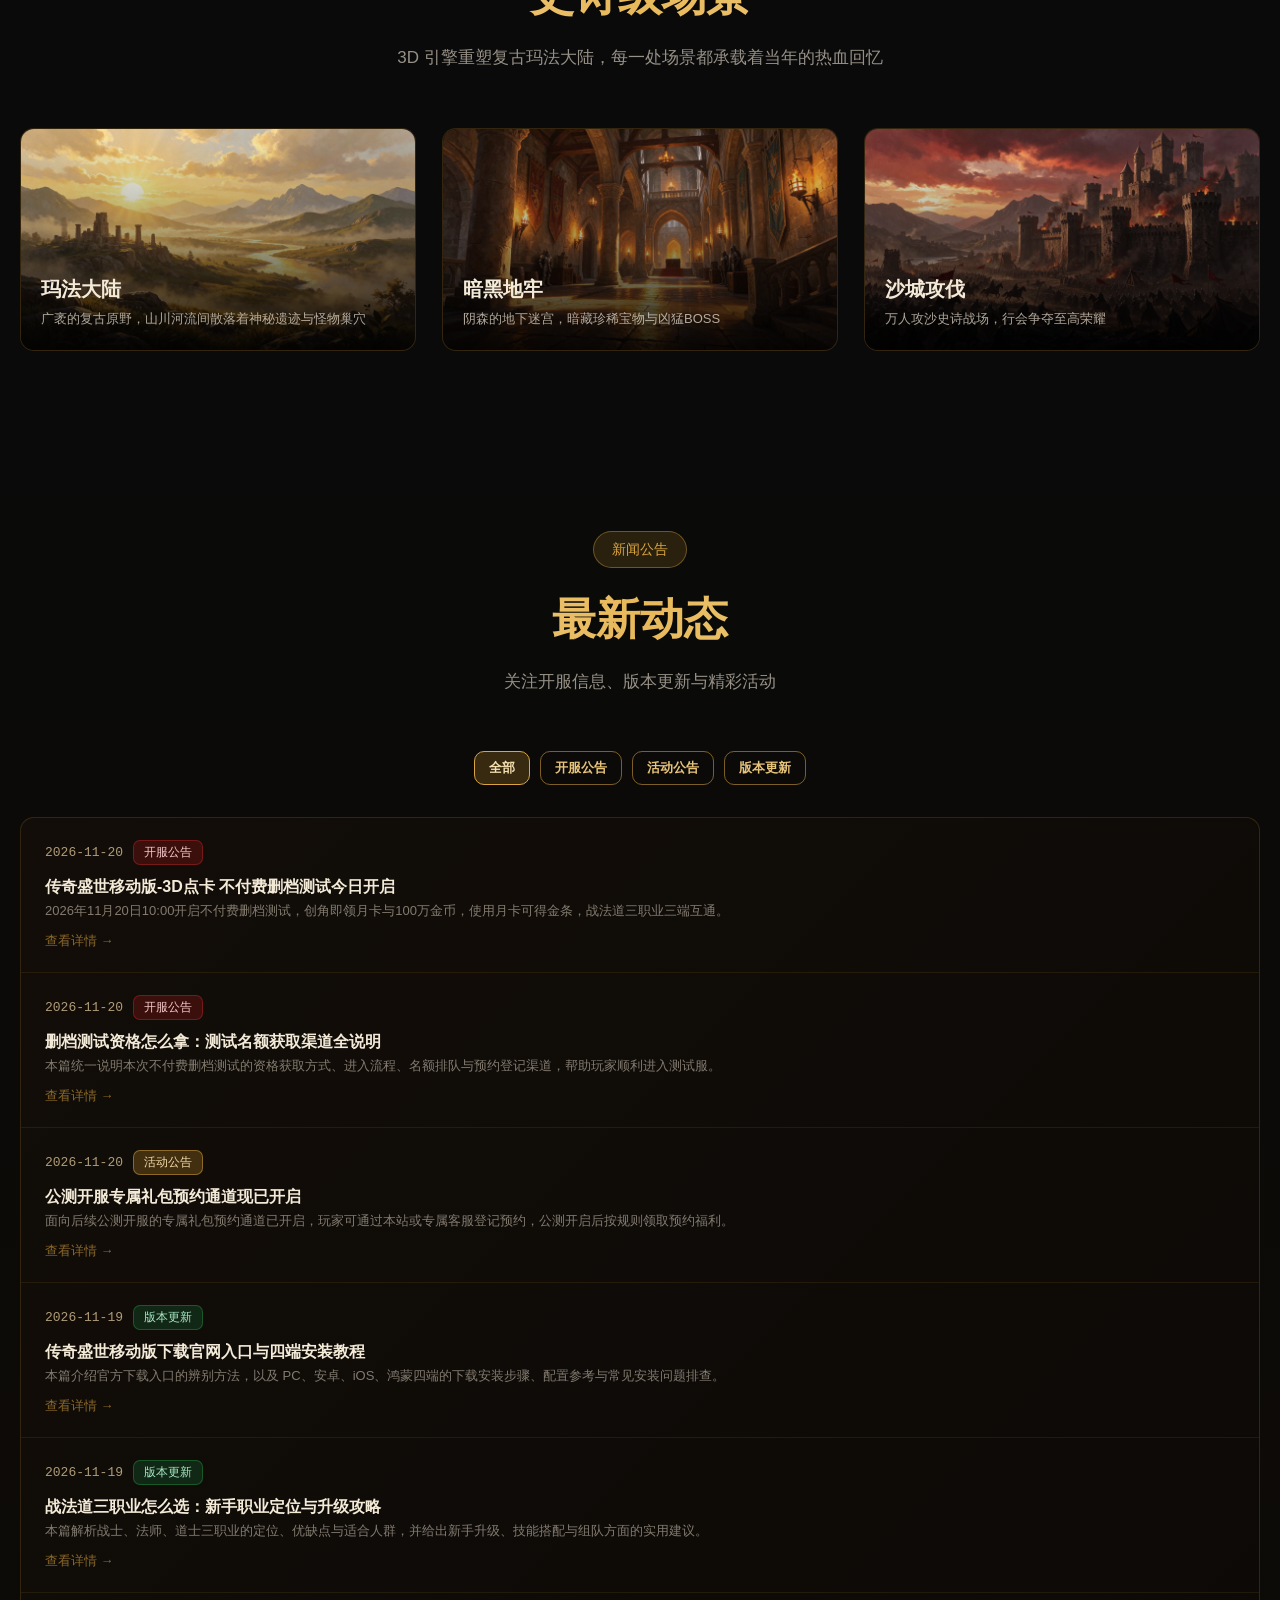
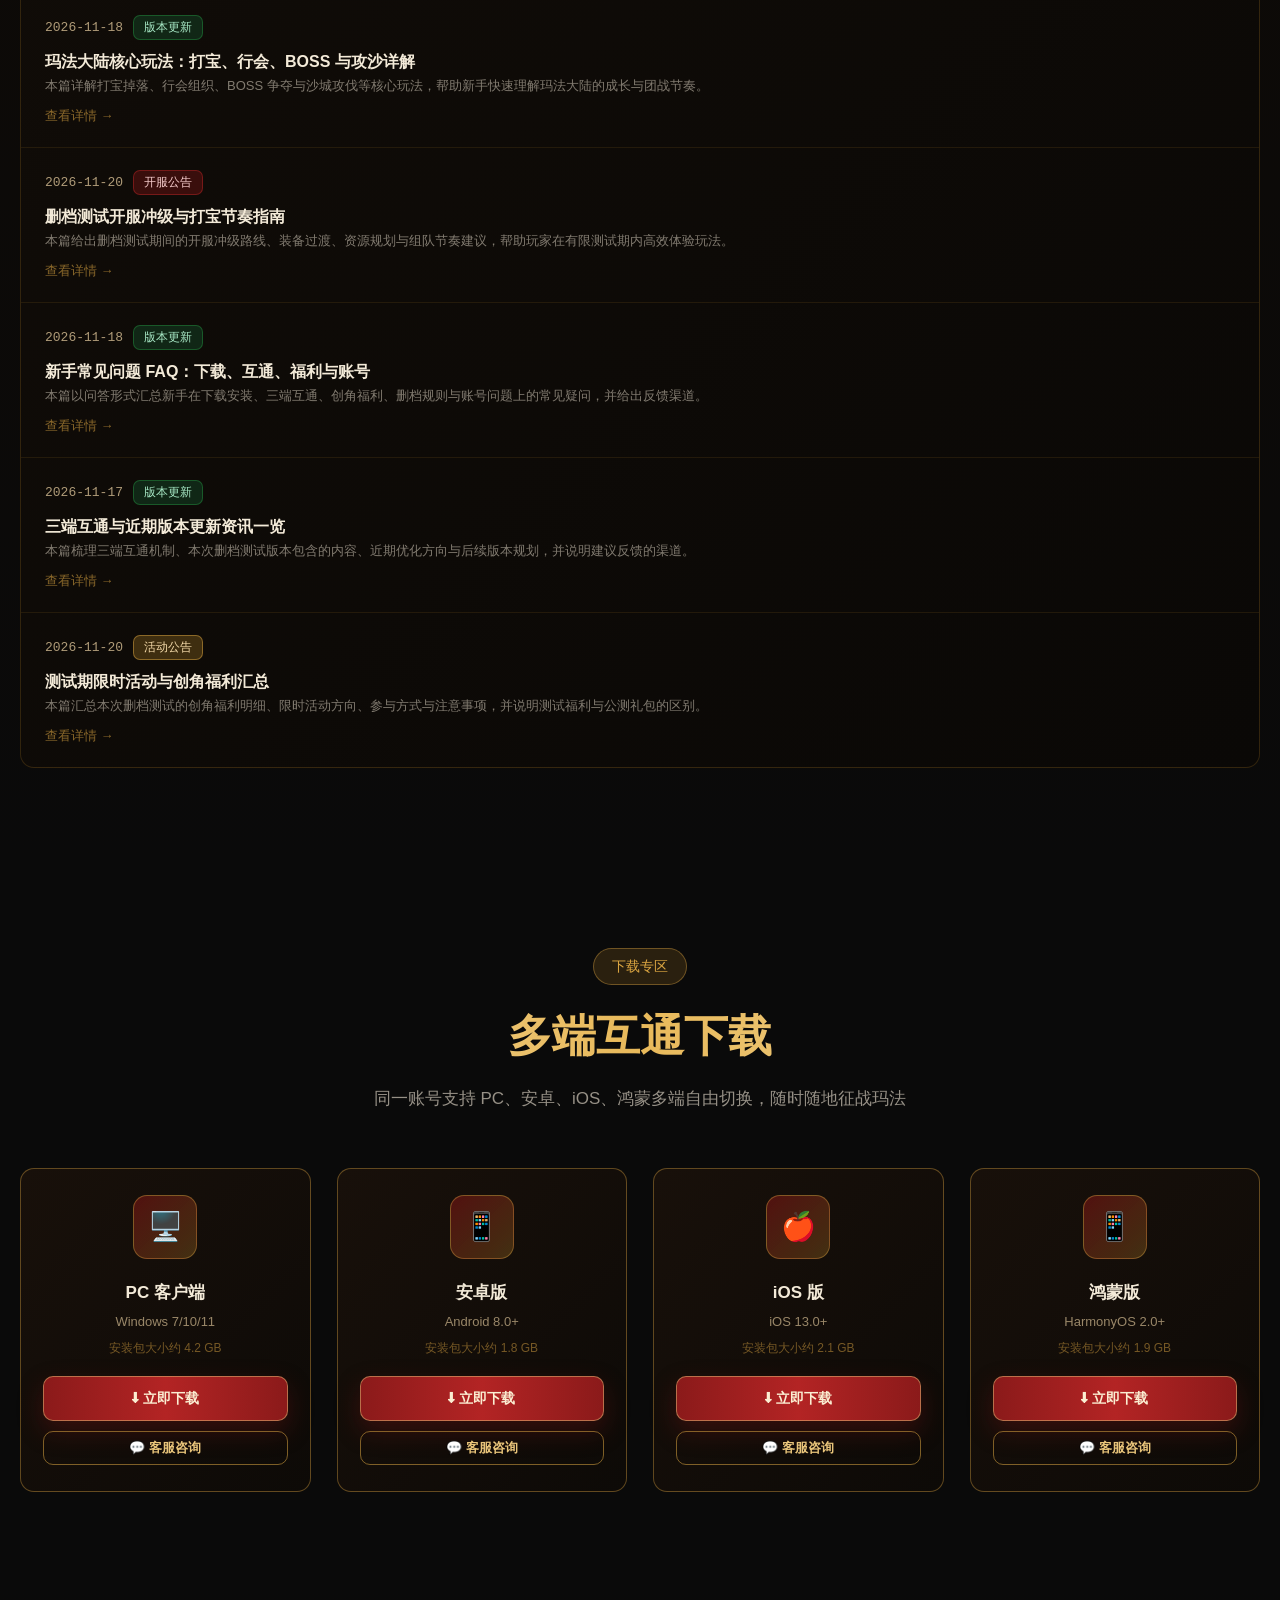
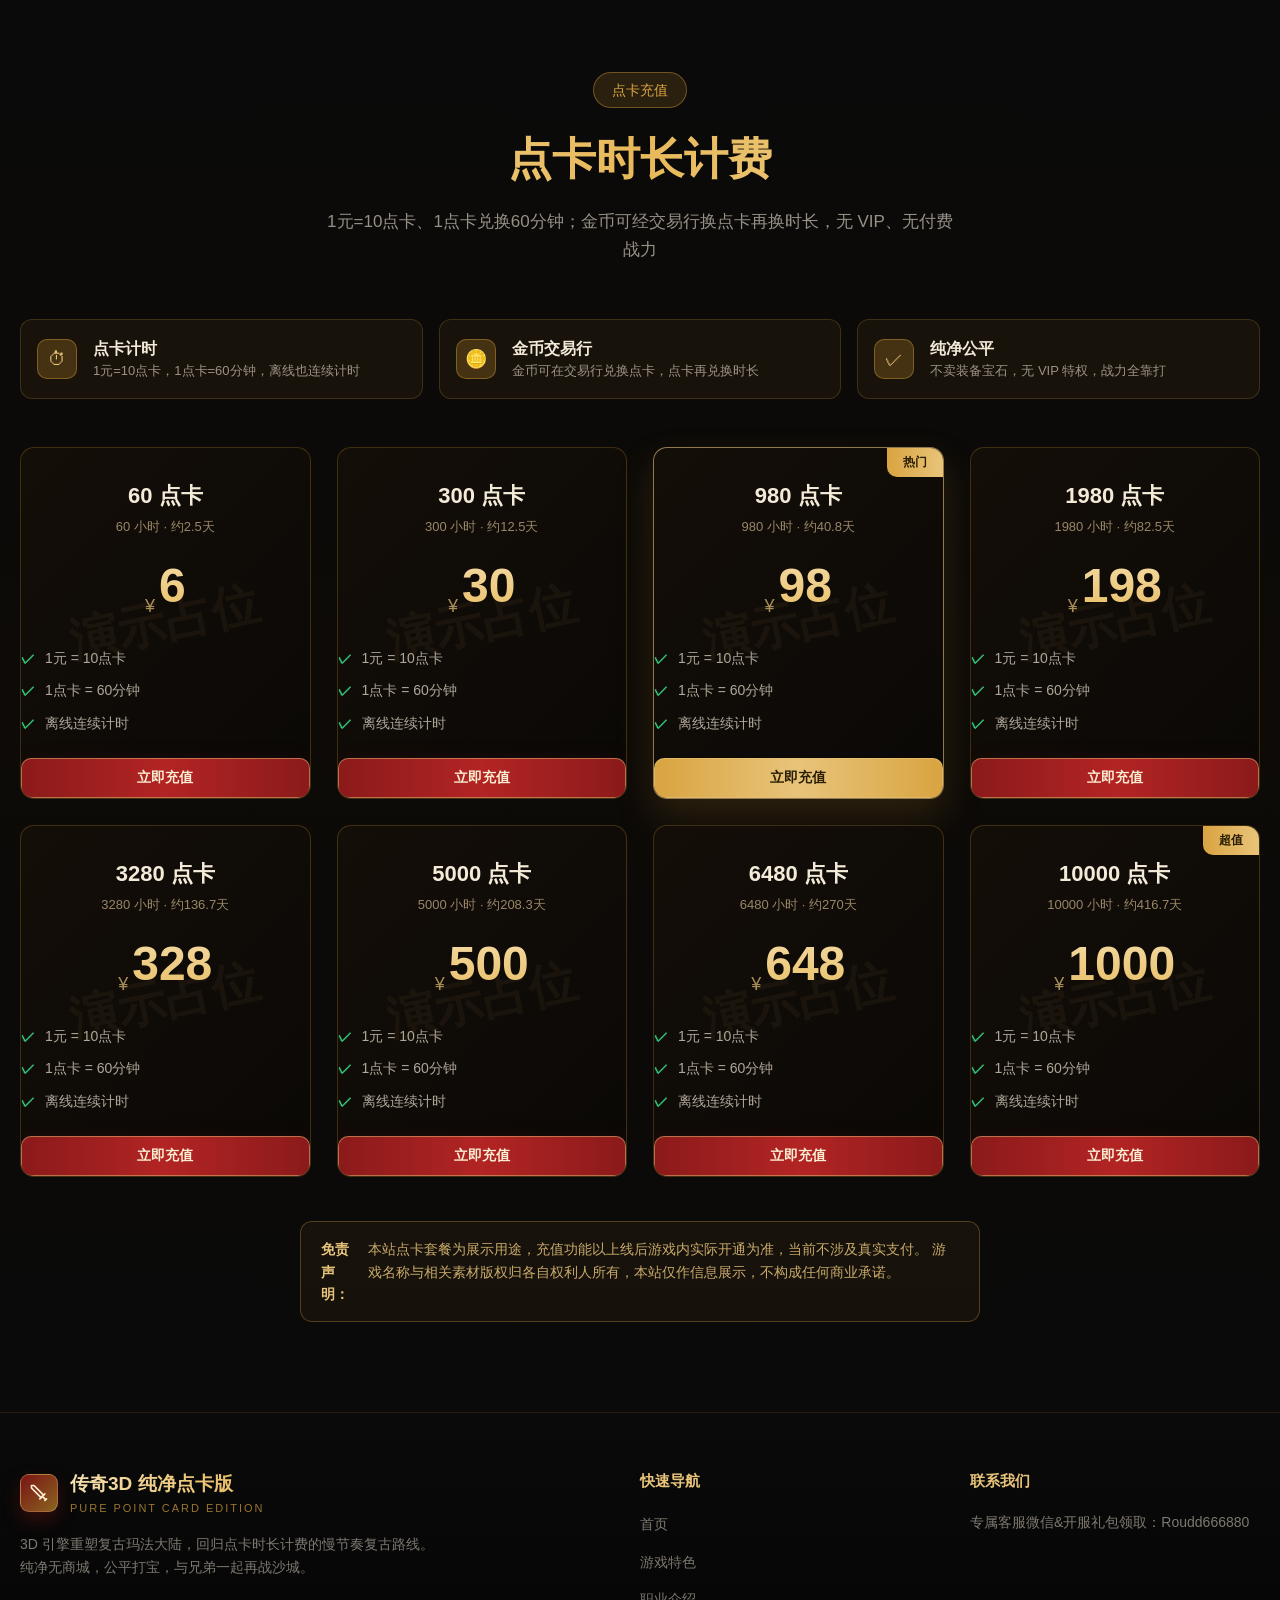
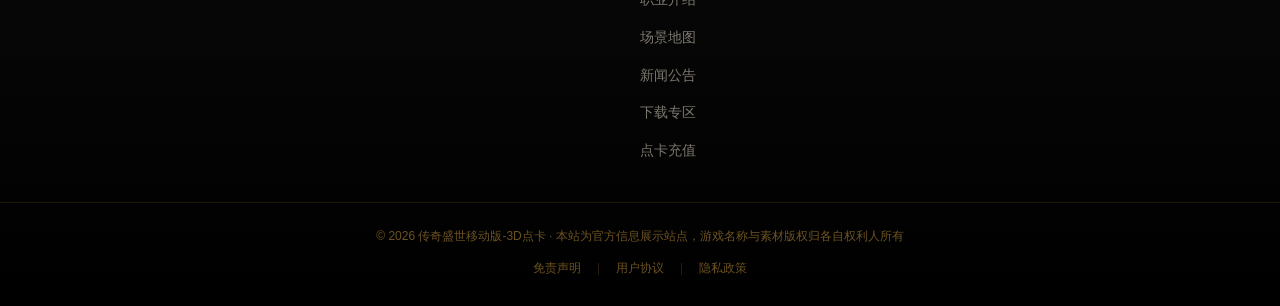
==== commit feb6db20: "feat: 页脚联系我们改为专属客服微信与礼包领取，移除演示邮箱" ====
--- a/index.html
+++ b/index.html
@@ -265,8 +265,7 @@
         <div class="footer-col">
           <h4>联系我们</h4>
           <ul class="footer-contact">
-            <li>玩家交流群：123456789（演示）</li>
-            <li>support@demo.com（演示）</li>
+            <li>专属客服微信&amp;开服礼包领取：Roudd666880</li>
           </ul>
         </div>
       </div>
